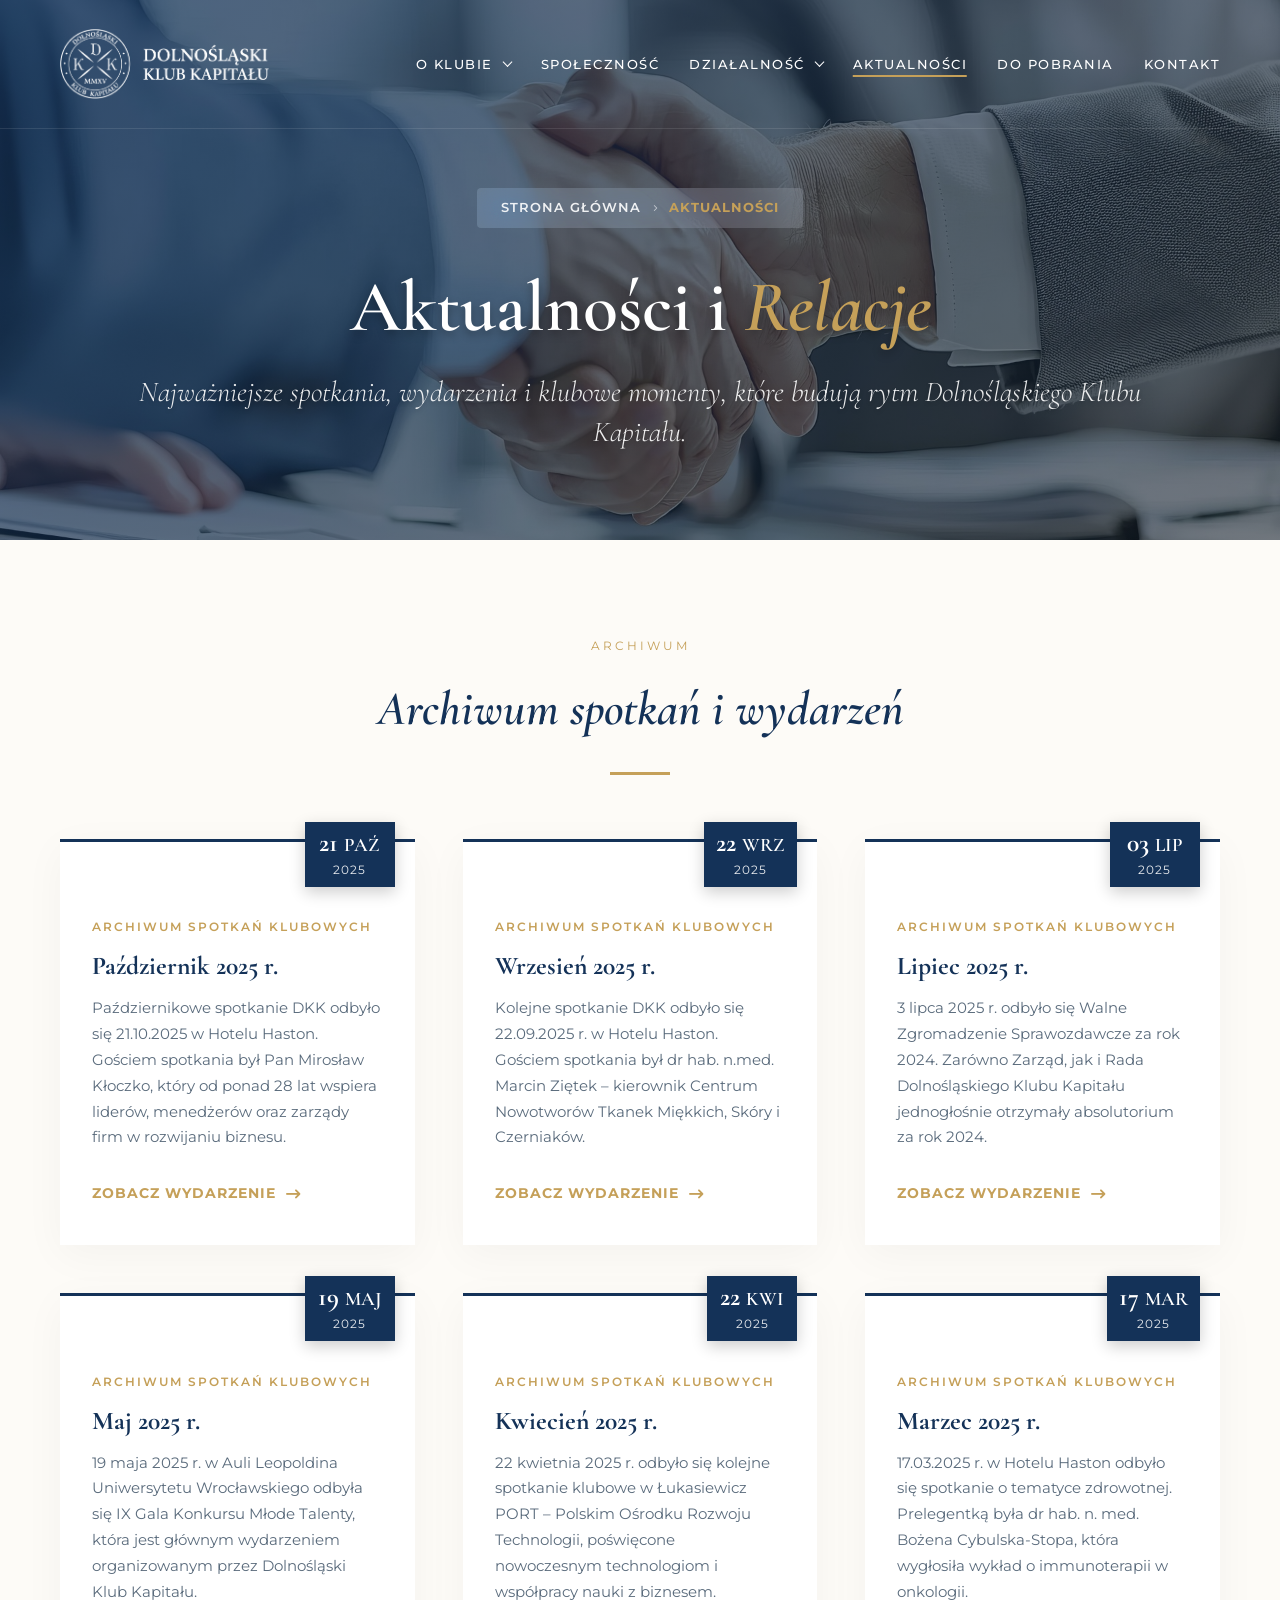
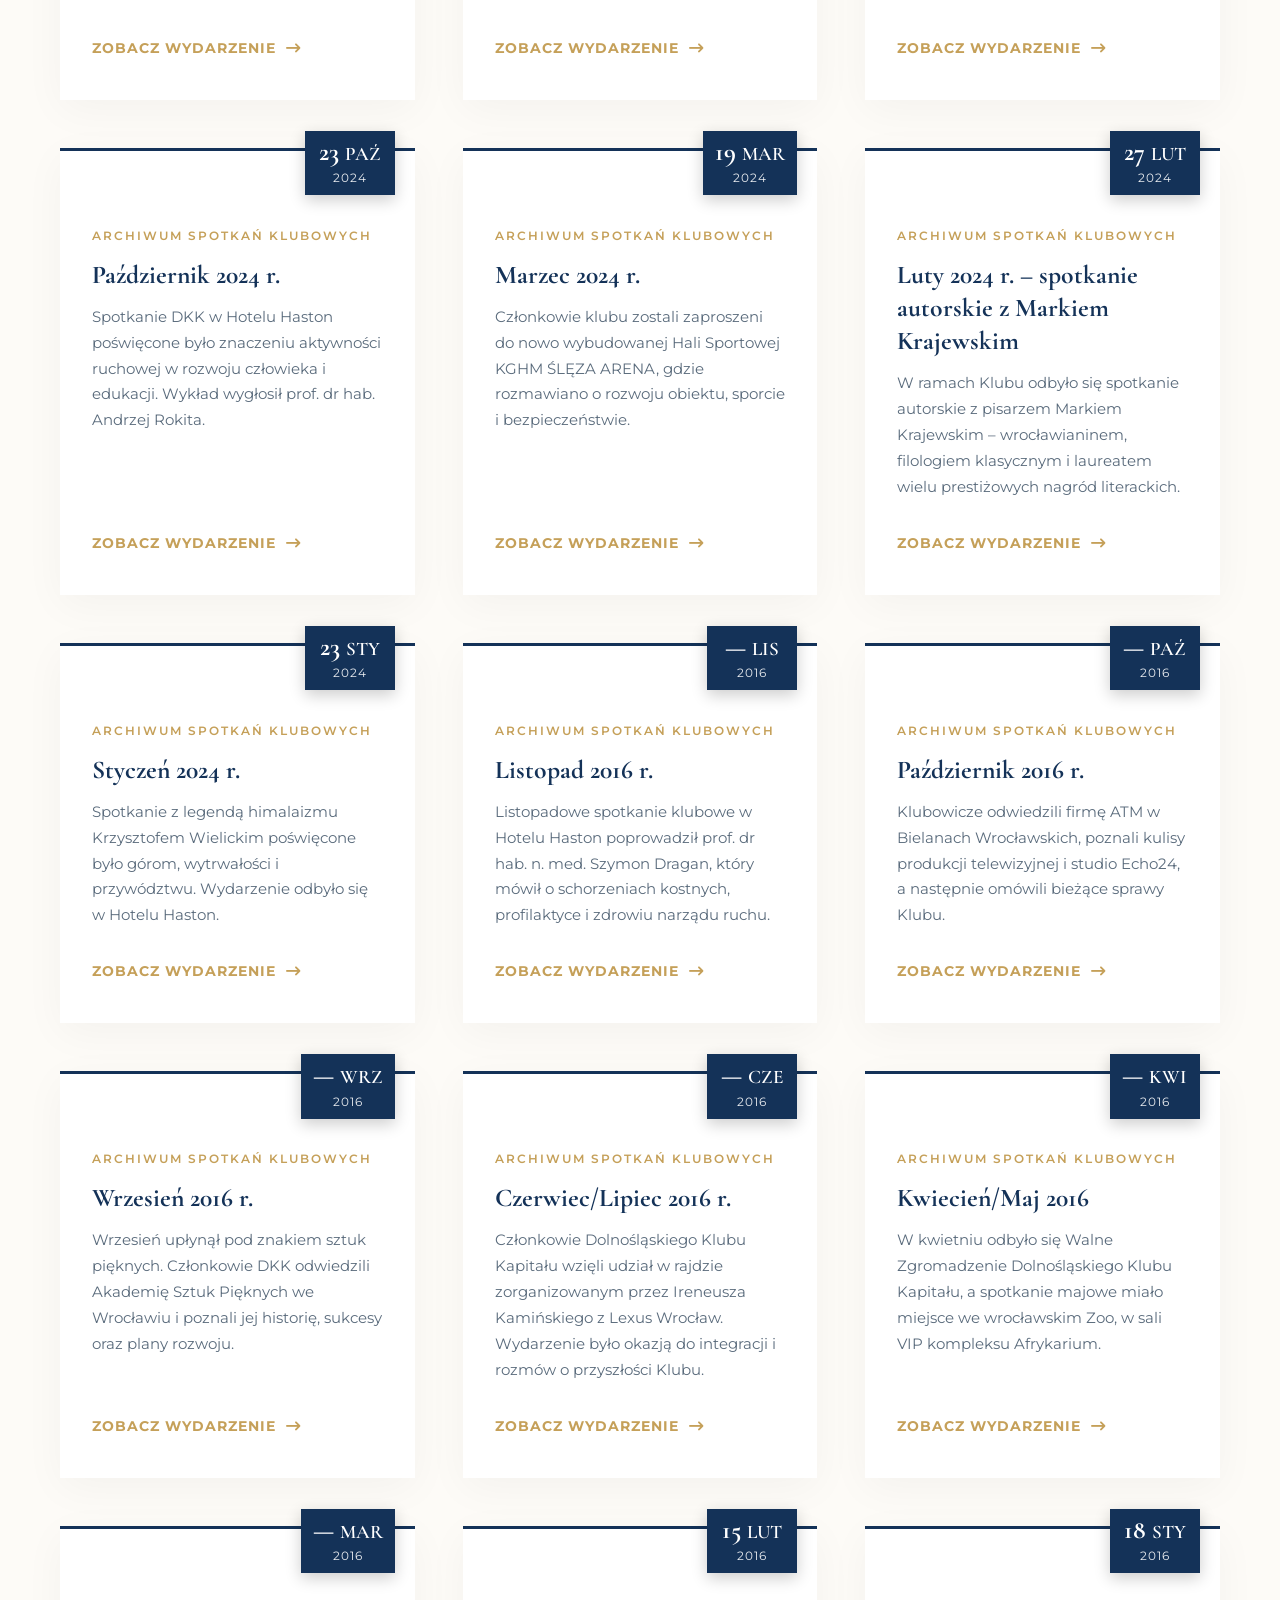
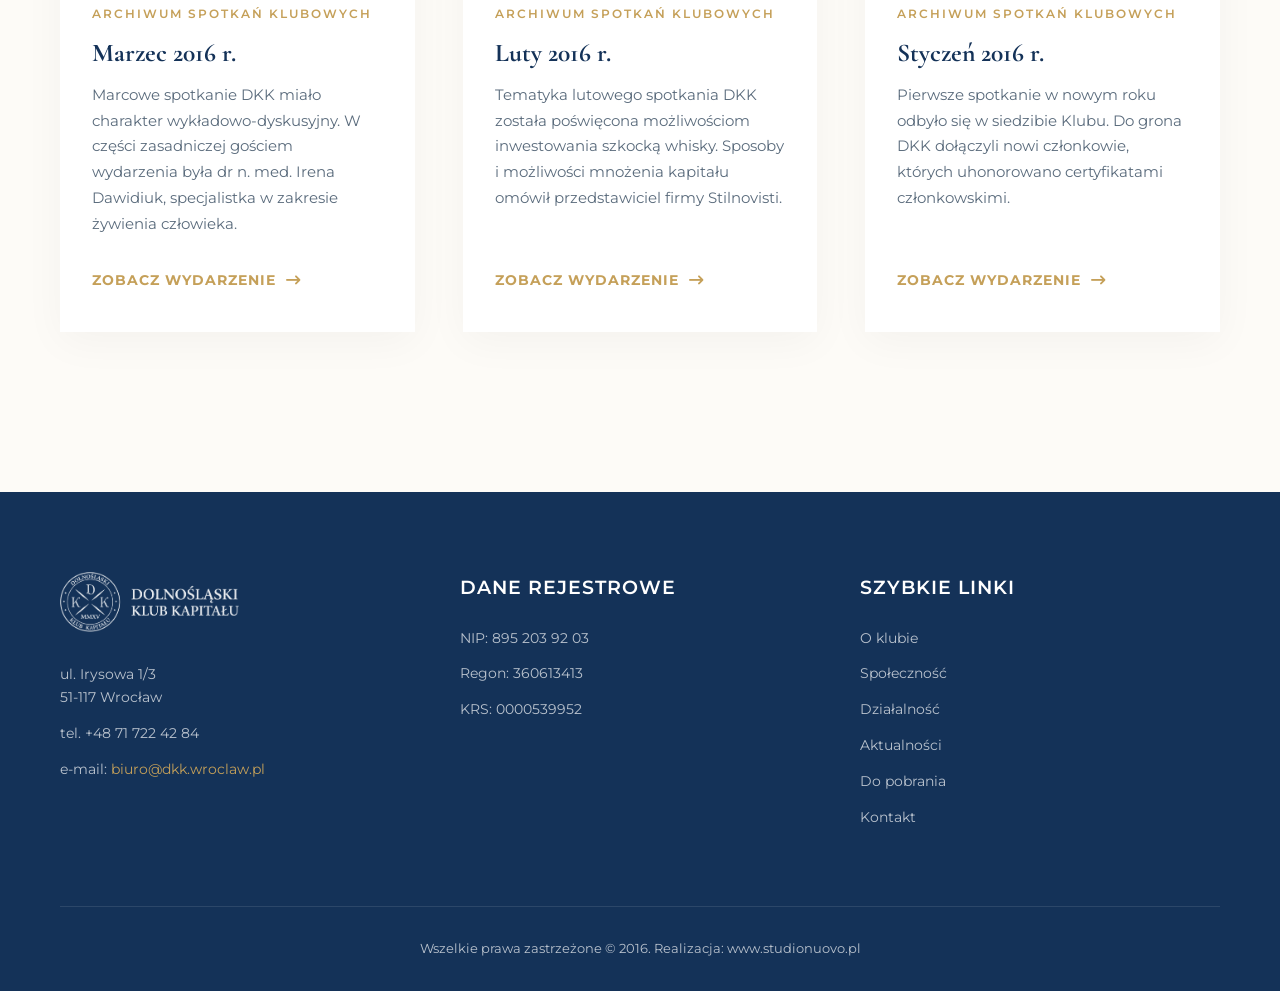
==== aktualnosci.html @ 91c17748 "Initial commit - strona DKK" ====
<!DOCTYPE html>
<html lang="pl">

<head>
	<meta charset="UTF-8">
	<meta name="viewport" content="width=device-width, initial-scale=1.0">
	<title>Aktualności - Dolnośląski Klub Kapitału</title>
	<link rel="preconnect" href="https://fonts.googleapis.com">
	<link rel="preconnect" href="https://fonts.gstatic.com" crossorigin>
	<link
		href="https://fonts.googleapis.com/css2?family=Cormorant+Garamond:ital,wght@0,400;0,600;0,700;1,400&family=Montserrat:wght@300;400;500&display=swap"
		rel="stylesheet">
	<link rel="stylesheet" href="https://cdnjs.cloudflare.com/ajax/libs/font-awesome/6.5.1/css/all.min.css">
	<link rel="stylesheet" href="style.css">
</head>

<body class="news-page">

	<header class="main-header">
		<div class="container header-container">
			<div class="logo">
				<a href="index.html">
					<img src="logo.png" alt="Dolnośląski Klub Kapitału" class="logo-white">
					<img src="logo.png" alt="Dolnośląski Klub Kapitału" class="logo-dark">
				</a>
			</div>
			<button class="mobile-menu-toggle" aria-label="Otwórz menu">
				<span></span><span></span><span></span>
			</button>
			<nav class="main-nav">
				<ul class="menu-list">
					<li class="has-dropdown">
						<a href="o-klubie.html">O Klubie</a>
						<ul class="dropdown">
							<li><a href="o-klubie.html#jak-to-sie-zaczelo">Nasza misja</a></li>
							<li><a href="o-klubie.html#misja-i-cele">Wartości</a></li>
							<li><a href="o-klubie.html#elitarne-grono">Dla kogo?</a></li>
							<li><a href="o-klubie.html#zarzad">Władze Klubu</a></li>
							<li><a href="o-klubie.html#historia-timeline">Historia</a></li>
						</ul>
					</li>
					<li><a href="spolecznosc.html">Społeczność</a></li>
					<li class="has-dropdown">
						<a href="dzialalnosc.html">Działalność</a>
						<ul class="dropdown">
							<li><a href="dzialalnosc.html#filary">Filary Działalności</a></li>
							<li><a href="dzialalnosc.html#nauka">Uczelnie Partnerskie</a></li>
							<li><a href="dzialalnosc.html#mlode-talenty">Młode Talenty</a></li>
							<li><a href="dzialalnosc.html#galeria">Galeria</a></li>
						</ul>
					</li>
					<li><a href="aktualnosci.html" class="active">Aktualności</a></li>
					<li><a href="do-pobrania.html">Do pobrania</a></li>
					<li><a href="kontakt.html">Kontakt</a></li>
				</ul>
			</nav>
		</div>
	</header>

	<section class="hero-page">
		<div class="hero-page-bg"></div>
		<div class="hero-page-overlay"></div>

		<div class="hero-page-content container">
			<div class="glass-breadcrumbs reveal-up">
				<a href="index.html">Strona Główna</a>
				<span class="separator"><i class="fa-solid fa-chevron-right" style="font-size: 0.6em;"></i></span>
				<span class="current">Aktualności</span>
			</div>

			<h1 class="hero-page-title reveal-up delay-1">
				Aktualności i <span class="highlight">Relacje</span>
			</h1>

			<p class="hero-page-subtitle reveal-up delay-2">
				Najważniejsze spotkania, wydarzenia i klubowe momenty, które budują rytm Dolnośląskiego Klubu Kapitału.
			</p>
		</div>
	</section>

	<section id="archiwum-wydarzen" class="section meetings-journal-section">
		<div class="container">
			<div class="section-header text-center">
				<span class="suptitle">Archiwum</span>
				<h2 class="section-title">Archiwum spotkań i wydarzeń</h2>
				<div class="divider"></div>
			</div>

			<div class="journal-grid">
				<article class="journal-card">
					<div class="journal-date-badge">
						<div class="j-row"><span class="j-day">21</span><span class="j-month">PAŹ</span></div>
						<span class="j-year">2025</span>
					</div>
					<div class="journal-content-wrapper">
						<span class="journal-category">Archiwum spotkań klubowych</span>
						<h3 class="journal-title">Październik 2025 r.</h3>
						<p class="journal-excerpt">Październikowe spotkanie DKK odbyło się 21.10.2025 w Hotelu Haston. Gościem spotkania był Pan Mirosław Kłoczko, który od ponad 28 lat wspiera liderów, menedżerów oraz zarządy firm w rozwijaniu biznesu.</p>
						<a href="wydarzenie.html?slug=pazdziernik-2025" class="journal-link">Zobacz wydarzenie <i class="fa-solid fa-arrow-right-long"></i></a>
					</div>
				</article>

				<article class="journal-card">
					<div class="journal-date-badge">
						<div class="j-row"><span class="j-day">22</span><span class="j-month">WRZ</span></div>
						<span class="j-year">2025</span>
					</div>
					<div class="journal-content-wrapper">
						<span class="journal-category">Archiwum spotkań klubowych</span>
						<h3 class="journal-title">Wrzesień 2025 r.</h3>
						<p class="journal-excerpt">Kolejne spotkanie DKK odbyło się 22.09.2025 r. w Hotelu Haston. Gościem spotkania był dr hab. n.med. Marcin Ziętek – kierownik Centrum Nowotworów Tkanek Miękkich, Skóry i Czerniaków.</p>
						<a href="wydarzenie.html?slug=wrzesien-2025" class="journal-link">Zobacz wydarzenie <i class="fa-solid fa-arrow-right-long"></i></a>
					</div>
				</article>

				<article class="journal-card">
					<div class="journal-date-badge">
						<div class="j-row"><span class="j-day">03</span><span class="j-month">LIP</span></div>
						<span class="j-year">2025</span>
					</div>
					<div class="journal-content-wrapper">
						<span class="journal-category">Archiwum spotkań klubowych</span>
						<h3 class="journal-title">Lipiec 2025 r.</h3>
						<p class="journal-excerpt">3 lipca 2025 r. odbyło się Walne Zgromadzenie Sprawozdawcze za rok 2024. Zarówno Zarząd, jak i Rada Dolnośląskiego Klubu Kapitału jednogłośnie otrzymały absolutorium za rok 2024.</p>
						<a href="wydarzenie.html?slug=lipiec-2025" class="journal-link">Zobacz wydarzenie <i class="fa-solid fa-arrow-right-long"></i></a>
					</div>
				</article>

				<article class="journal-card">
					<div class="journal-date-badge">
						<div class="j-row"><span class="j-day">19</span><span class="j-month">MAJ</span></div>
						<span class="j-year">2025</span>
					</div>
					<div class="journal-content-wrapper">
						<span class="journal-category">Archiwum spotkań klubowych</span>
						<h3 class="journal-title">Maj 2025 r.</h3>
						<p class="journal-excerpt">19 maja 2025 r. w Auli Leopoldina Uniwersytetu Wrocławskiego odbyła się IX Gala Konkursu Młode Talenty, która jest głównym wydarzeniem organizowanym przez Dolnośląski Klub Kapitału.</p>
						<a href="wydarzenie.html?slug=maj-2025" class="journal-link">Zobacz wydarzenie <i class="fa-solid fa-arrow-right-long"></i></a>
					</div>
				</article>

				<article class="journal-card">
					<div class="journal-date-badge">
						<div class="j-row"><span class="j-day">22</span><span class="j-month">KWI</span></div>
						<span class="j-year">2025</span>
					</div>
					<div class="journal-content-wrapper">
						<span class="journal-category">Archiwum spotkań klubowych</span>
						<h3 class="journal-title">Kwiecień 2025 r.</h3>
						<p class="journal-excerpt">22 kwietnia 2025 r. odbyło się kolejne spotkanie klubowe w Łukasiewicz PORT – Polskim Ośrodku Rozwoju Technologii, poświęcone nowoczesnym technologiom i współpracy nauki z biznesem.</p>
						<a href="wydarzenie.html?slug=kwiecien-2025" class="journal-link">Zobacz wydarzenie <i class="fa-solid fa-arrow-right-long"></i></a>
					</div>
				</article>

				<article class="journal-card">
					<div class="journal-date-badge">
						<div class="j-row"><span class="j-day">17</span><span class="j-month">MAR</span></div>
						<span class="j-year">2025</span>
					</div>
					<div class="journal-content-wrapper">
						<span class="journal-category">Archiwum spotkań klubowych</span>
						<h3 class="journal-title">Marzec 2025 r.</h3>
						<p class="journal-excerpt">17.03.2025 r. w Hotelu Haston odbyło się spotkanie o tematyce zdrowotnej. Prelegentką była dr hab. n. med. Bożena Cybulska-Stopa, która wygłosiła wykład o immunoterapii w onkologii.</p>
						<a href="wydarzenie.html?slug=marzec-2025-r" class="journal-link">Zobacz wydarzenie <i class="fa-solid fa-arrow-right-long"></i></a>
					</div>
				</article>

				<article class="journal-card">
					<div class="journal-date-badge">
						<div class="j-row"><span class="j-day">23</span><span class="j-month">PAŹ</span></div>
						<span class="j-year">2024</span>
					</div>
					<div class="journal-content-wrapper">
						<span class="journal-category">Archiwum spotkań klubowych</span>
						<h3 class="journal-title">Październik 2024 r.</h3>
						<p class="journal-excerpt">Spotkanie DKK w Hotelu Haston poświęcone było znaczeniu aktywności ruchowej w rozwoju człowieka i edukacji. Wykład wygłosił prof. dr hab. Andrzej Rokita.</p>
						<a href="wydarzenie.html?slug=pazdziernik-2024" class="journal-link">Zobacz wydarzenie <i class="fa-solid fa-arrow-right-long"></i></a>
					</div>
				</article>

				<article class="journal-card">
					<div class="journal-date-badge">
						<div class="j-row"><span class="j-day">19</span><span class="j-month">MAR</span></div>
						<span class="j-year">2024</span>
					</div>
					<div class="journal-content-wrapper">
						<span class="journal-category">Archiwum spotkań klubowych</span>
						<h3 class="journal-title">Marzec 2024 r.</h3>
						<p class="journal-excerpt">Członkowie klubu zostali zaproszeni do nowo wybudowanej Hali Sportowej KGHM ŚLĘZA ARENA, gdzie rozmawiano o rozwoju obiektu, sporcie i bezpieczeństwie.</p>
						<a href="wydarzenie.html?slug=marzec-2024" class="journal-link">Zobacz wydarzenie <i class="fa-solid fa-arrow-right-long"></i></a>
					</div>
				</article>

				<article class="journal-card">
					<div class="journal-date-badge">
						<div class="j-row"><span class="j-day">27</span><span class="j-month">LUT</span></div>
						<span class="j-year">2024</span>
					</div>
					<div class="journal-content-wrapper">
						<span class="journal-category">Archiwum spotkań klubowych</span>
						<h3 class="journal-title">Luty 2024 r. – spotkanie autorskie z Markiem Krajewskim</h3>
						<p class="journal-excerpt">W ramach Klubu odbyło się spotkanie autorskie z pisarzem Markiem Krajewskim – wrocławianinem, filologiem klasycznym i laureatem wielu prestiżowych nagród literackich.</p>
						<a href="wydarzenie.html?slug=luty-2024-r" class="journal-link">Zobacz wydarzenie <i class="fa-solid fa-arrow-right-long"></i></a>
					</div>
				</article>

				<article class="journal-card">
					<div class="journal-date-badge">
						<div class="j-row"><span class="j-day">23</span><span class="j-month">STY</span></div>
						<span class="j-year">2024</span>
					</div>
					<div class="journal-content-wrapper">
						<span class="journal-category">Archiwum spotkań klubowych</span>
						<h3 class="journal-title">Styczeń 2024 r.</h3>
						<p class="journal-excerpt">Spotkanie z legendą himalaizmu Krzysztofem Wielickim poświęcone było górom, wytrwałości i przywództwu. Wydarzenie odbyło się w Hotelu Haston.</p>
						<a href="wydarzenie.html?slug=styczen-2024" class="journal-link">Zobacz wydarzenie <i class="fa-solid fa-arrow-right-long"></i></a>
					</div>
				</article>

				<article class="journal-card">
					<div class="journal-date-badge">
						<div class="j-row"><span class="j-day">—</span><span class="j-month">LIS</span></div>
						<span class="j-year">2016</span>
					</div>
					<div class="journal-content-wrapper">
						<span class="journal-category">Archiwum spotkań klubowych</span>
						<h3 class="journal-title">Listopad 2016 r.</h3>
						<p class="journal-excerpt">Listopadowe spotkanie klubowe w Hotelu Haston poprowadził prof. dr hab. n. med. Szymon Dragan, który mówił o schorzeniach kostnych, profilaktyce i zdrowiu narządu ruchu.</p>
						<a href="wydarzenie.html?slug=listopad-2016-r" class="journal-link">Zobacz wydarzenie <i class="fa-solid fa-arrow-right-long"></i></a>
					</div>
				</article>

				<article class="journal-card">
					<div class="journal-date-badge">
						<div class="j-row"><span class="j-day">—</span><span class="j-month">PAŹ</span></div>
						<span class="j-year">2016</span>
					</div>
					<div class="journal-content-wrapper">
						<span class="journal-category">Archiwum spotkań klubowych</span>
						<h3 class="journal-title">Październik 2016 r.</h3>
						<p class="journal-excerpt">Klubowicze odwiedzili firmę ATM w Bielanach Wrocławskich, poznali kulisy produkcji telewizyjnej i studio Echo24, a następnie omówili bieżące sprawy Klubu.</p>
						<a href="wydarzenie.html?slug=pazdziernik-2016-r" class="journal-link">Zobacz wydarzenie <i class="fa-solid fa-arrow-right-long"></i></a>
					</div>
				</article>

				<article class="journal-card">
					<div class="journal-date-badge">
						<div class="j-row"><span class="j-day">—</span><span class="j-month">WRZ</span></div>
						<span class="j-year">2016</span>
					</div>
					<div class="journal-content-wrapper">
						<span class="journal-category">Archiwum spotkań klubowych</span>
						<h3 class="journal-title">Wrzesień 2016 r.</h3>
						<p class="journal-excerpt">Wrzesień upłynął pod znakiem sztuk pięknych. Członkowie DKK odwiedzili Akademię Sztuk Pięknych we Wrocławiu i poznali jej historię, sukcesy oraz plany rozwoju.</p>
						<a href="wydarzenie.html?slug=wrzesien-2016-r" class="journal-link">Zobacz wydarzenie <i class="fa-solid fa-arrow-right-long"></i></a>
					</div>
				</article>

				<article class="journal-card">
					<div class="journal-date-badge">
						<div class="j-row"><span class="j-day">—</span><span class="j-month">CZE</span></div>
						<span class="j-year">2016</span>
					</div>
					<div class="journal-content-wrapper">
						<span class="journal-category">Archiwum spotkań klubowych</span>
						<h3 class="journal-title">Czerwiec/Lipiec 2016 r.</h3>
						<p class="journal-excerpt">Członkowie Dolnośląskiego Klubu Kapitału wzięli udział w rajdzie zorganizowanym przez Ireneusza Kamińskiego z Lexus Wrocław. Wydarzenie było okazją do integracji i rozmów o przyszłości Klubu.</p>
						<a href="wydarzenie.html?slug=czerwiec-2016r" class="journal-link">Zobacz wydarzenie <i class="fa-solid fa-arrow-right-long"></i></a>
					</div>
				</article>

				<article class="journal-card">
					<div class="journal-date-badge">
						<div class="j-row"><span class="j-day">—</span><span class="j-month">KWI</span></div>
						<span class="j-year">2016</span>
					</div>
					<div class="journal-content-wrapper">
						<span class="journal-category">Archiwum spotkań klubowych</span>
						<h3 class="journal-title">Kwiecień/Maj 2016</h3>
						<p class="journal-excerpt">W kwietniu odbyło się Walne Zgromadzenie Dolnośląskiego Klubu Kapitału, a spotkanie majowe miało miejsce we wrocławskim Zoo, w sali VIP kompleksu Afrykarium.</p>
						<a href="wydarzenie.html?slug=kwiecienmaj-2016" class="journal-link">Zobacz wydarzenie <i class="fa-solid fa-arrow-right-long"></i></a>
					</div>
				</article>

				<article class="journal-card">
					<div class="journal-date-badge">
						<div class="j-row"><span class="j-day">—</span><span class="j-month">MAR</span></div>
						<span class="j-year">2016</span>
					</div>
					<div class="journal-content-wrapper">
						<span class="journal-category">Archiwum spotkań klubowych</span>
						<h3 class="journal-title">Marzec 2016 r.</h3>
						<p class="journal-excerpt">Marcowe spotkanie DKK miało charakter wykładowo-dyskusyjny. W części zasadniczej gościem wydarzenia była dr n. med. Irena Dawidiuk, specjalistka w zakresie żywienia człowieka.</p>
						<a href="wydarzenie.html?slug=marzec-2016" class="journal-link">Zobacz wydarzenie <i class="fa-solid fa-arrow-right-long"></i></a>
					</div>
				</article>

				<article class="journal-card">
					<div class="journal-date-badge">
						<div class="j-row"><span class="j-day">15</span><span class="j-month">LUT</span></div>
						<span class="j-year">2016</span>
					</div>
					<div class="journal-content-wrapper">
						<span class="journal-category">Archiwum spotkań klubowych</span>
						<h3 class="journal-title">Luty 2016 r.</h3>
						<p class="journal-excerpt">Tematyka lutowego spotkania DKK została poświęcona możliwościom inwestowania szkocką whisky. Sposoby i możliwości mnożenia kapitału omówił przedstawiciel firmy Stilnovisti.</p>
						<a href="wydarzenie.html?slug=luty-2016-r" class="journal-link">Zobacz wydarzenie <i class="fa-solid fa-arrow-right-long"></i></a>
					</div>
				</article>

				<article class="journal-card">
					<div class="journal-date-badge">
						<div class="j-row"><span class="j-day">18</span><span class="j-month">STY</span></div>
						<span class="j-year">2016</span>
					</div>
					<div class="journal-content-wrapper">
						<span class="journal-category">Archiwum spotkań klubowych</span>
						<h3 class="journal-title">Styczeń 2016 r.</h3>
						<p class="journal-excerpt">Pierwsze spotkanie w nowym roku odbyło się w siedzibie Klubu. Do grona DKK dołączyli nowi członkowie, których uhonorowano certyfikatami członkowskimi.</p>
						<a href="wydarzenie.html?slug=styczen-2016-r" class="journal-link">Zobacz wydarzenie <i class="fa-solid fa-arrow-right-long"></i></a>
					</div>
				</article>
			</div>
		</div>
	</section>

        <!-- Footer -->
        <footer id="stopka" class="main-footer">
                <div class="container">
                        <div class="footer-grid">
                                <div class="footer-col">
                                        <img src="logo.png" alt="Dolnośląski Klub Kapitału" class="footer-logo">
                                        <p>ul. Irysowa 1/3<br>51-117 Wrocław</p>
                                        <p>tel. +48 71 722 42 84</p>
                                        <p>e-mail: <a href="mailto:biuro@dkk.wroclaw.pl">biuro@dkk.wroclaw.pl</a></p>
                                </div>
                                <div class="footer-col">
                                        <h4>Dane Rejestrowe</h4>
                                        <p>NIP: 895 203 92 03</p>
                                        <p>Regon: 360613413</p>
                                        <p>KRS: 0000539952</p>
                                </div>
                                <div class="footer-col">
					<h4>Szybkie Linki</h4>
					<ul class="footer-links">
						<li><a href="o-klubie.html">O klubie</a></li>
						<li><a href="spolecznosc.html">Społeczność</a></li>
						<li><a href="dzialalnosc.html">Działalność</a></li>
						<li><a href="aktualnosci.html">Aktualności</a></li>
						<li><a href="do-pobrania.html">Do pobrania</a></li>
						<li><a href="kontakt.html">Kontakt</a></li>
					</ul>
                                </div>
                        </div>
                        <div class="footer-bottom text-center">
                                <p>Wszelkie prawa zastrzeżone &copy; 2016. Realizacja: <a href="http://www.studionuovo.pl" target="_blank" style="color: inherit; text-decoration: none;">www.studionuovo.pl</a></p>
                        </div>
                </div>
        </footer>

	<script src="script.js"></script>
</body>

</html>
---- style.css ----
:root {
	/* Color Palette - Old Money Aesthetic */
	--navy-primary: #143258;
	--navy-dark: #143258; /* Adjusted to be darker version of #143258 */
	--gold-accent: #c5a059;
	--cream-bg: #fdfbf7;
	--white: #ffffff;
	--text-dark: #2c3e50;
	--text-light: #5a6b7c;
	--text-silver: #a0aec0; /* Added missing variable */
	--border-color: #e0e0e0;

	/* Typography */
	--font-heading: 'Cormorant Garamond', serif;
	--font-body: 'Montserrat', sans-serif;

	/* Spacing */
	--spacing-sm: 1rem;
	--spacing-md: 2rem;
	--spacing-lg: 4rem;
	--spacing-xl: 6rem;
}

* {
	margin: 0;
	padding: 0;
	box-sizing: border-box;
}

body {
	font-family: var(--font-body);
	background-color: var(--cream-bg);
	color: var(--text-dark);
	line-height: 1.6;
	font-size: 16px;
}

h1,
h2,
h3,
h4,
h5,
h6 {
	font-family: var(--font-heading);
	color: var(--navy-primary);
	font-weight: 600;
}

a {
	text-decoration: none;
	color: inherit;
	transition: all 0.3s ease;
}

ul {
	list-style: none;
}

.container {
	max-width: 1200px;
	margin: 0 auto;
	padding: 0 20px;
}

.section {
	padding: var(--spacing-xl) 0;
}

/* --- Header & Nav --- */
.main-header {
	background-color: transparent;
	padding: 1.5rem 0;
	position: fixed;
    top: 0;
    width: 100%;
    z-index: 1000;
    transition: all 0.4s ease;
    border-bottom: 1px solid rgba(255, 255, 255, 0.1);
}

.main-header.scrolled {
    background-color: #ffffff;
    padding: 0.8rem 0;
    box-shadow: 0 4px 25px rgba(0, 0, 0, 0.1);
    border-bottom: none;
}

.header-container {
    display: flex;
    justify-content: space-between;
    align-items: center;
}

.logo {
    position: relative;
    height: 80px;
    width: auto;
    min-width: 180px;
    display: flex;
    align-items: center;
}

.logo img {
    height: 100%;
    width: auto;
    max-height: 70px;
    position: absolute;
    top: 50%;
    left: 0;
    transform: translateY(-50%);
    transition: opacity 0.3s ease;
}

.logo .logo-dark {
    opacity: 0;
}

.logo .logo-white {
    opacity: 1;
    filter: brightness(0) invert(1);
}

.main-header.scrolled .logo .logo-dark {
    opacity: 1;
}

.main-header.scrolled .logo .logo-white {
    opacity: 0;
}

.main-nav .menu-list {
    display: flex;
    gap: 30px;
}


.main-nav a {
    font-family: var(--font-body);
    font-size: 0.8rem;
    text-transform: uppercase;
    font-weight: 500;
    letter-spacing: 1.5px;
    color: var(--white);
    position: relative;
    padding-bottom: 5px;
}

.main-header.scrolled .main-nav a {
    color: var(--navy-primary);
}


.main-nav a::after {
    content: '';
    position: absolute;
    width: 0;
    height: 2px;
    bottom: 0;
    left: 50%;
    transform: translateX(-50%);
    background-color: var(--gold-accent);
    transition: width 0.3s ease;
}

.main-nav a:hover::after,
.main-nav a.active::after {
    width: 100%;
}

.menu-list li {
    position: relative;
    padding-bottom: 20px;
    margin-bottom: -20px;
}

.dropdown {
    position: absolute;
    top: 100%;
    left: 0;
    background-color: var(--white);
    min-width: 240px;
    box-shadow: 0 10px 40px rgba(0, 0, 0, 0.1);
    opacity: 0;
    visibility: hidden;
    transform: translateY(15px);
    transition: all 0.3s cubic-bezier(0.165, 0.84, 0.44, 1);
    display: flex;
    flex-direction: column;
    padding: 15px 0;
    border-top: 3px solid var(--gold-accent);
}


.main-nav .menu-list li:hover .dropdown {
    opacity: 1;
    visibility: visible;
    transform: translateY(0);
}

.mobile-submenu-toggle {
    display: none;
}

.mobile-menu-toggle {
    display: none;
    background: none;
    border: none;
    cursor: pointer;
    flex-direction: column;
    gap: 6px;
    z-index: 1001;
}


.mobile-menu-toggle span {
    width: 30px;
    height: 2px;
    background-color: var(--white);
    transition: all 0.3s ease;
}


.main-header.scrolled .mobile-menu-toggle span {
    background-color: var(--navy-primary);
}

/* --- Genesis Section (Storytelling) --- */
.history-genesis {
	background-color: var(--white);
	overflow: hidden;
	padding: var(--spacing-xl) 0;
}

.genesis-grid {
	display: grid;
	grid-template-columns: 1fr 1fr;
	gap: 60px;
	align-items: center;
}

.genesis-content {
    /* Align with main site typography styles */
}

/* Add Gold Line under Genesis H2 */
.genesis-content .section-title {
	position: relative;
	padding-bottom: 1.5rem;
	margin-bottom: 2rem;
}

.genesis-content .section-title::after {
	content: '';
	position: absolute;
	left: 0;
	bottom: 0;
	width: 60px;
	height: 3px;
	background-color: var(--gold-accent);
}

.genesis-text {
	position: relative;
	z-index: 2;
}

.genesis-text p {
	font-family: var(--font-body); /* Ensure correct font */
	font-size: 1rem; /* Standard body size */
	color: var(--text-dark); /* Darker text for readability */
	margin-bottom: 1.5rem;
	line-height: 1.8;
}

.genesis-text p:last-child {
	margin-bottom: 0;
}

/* Polaroid Stack Effect */
.polaroid-stack {
	position: relative;
	width: 100%;
	height: 450px; /* Space for cards */
	display: flex;
	justify-content: center;
	align-items: center;
	perspective: 1000px;
}

.polaroid-card {
	background: #fff;
	padding: 12px 12px 45px 12px;
	box-shadow: 0 15px 35px rgba(0,0,0,0.1);
	position: absolute;
	width: 280px;
	transition: all 0.4s cubic-bezier(0.25, 0.46, 0.45, 0.94); /* Faster, smoother transition */
	border: 1px solid #f0f0f0;
	transform-origin: center;
	will-change: transform, z-index;
	cursor: pointer;
}

.polaroid-card img {
	width: 100%;
	height: 240px;
	object-fit: cover;
	filter: sepia(15%) contrast(1.05); /* Subtle vintage look */
	background-color: #eee;
	display: block;
}

.polaroid-card .caption {
	font-family: var(--font-heading);
	font-style: italic;
	font-size: 1.3rem;
	color: var(--navy-primary);
	position: absolute;
	bottom: 10px;
	left: 0;
	width: 100%;
	text-align: center;
}

/* Stacking Order & Random Rotation - Reset to simple 2D */
.polaroid-card.p-1 {
	z-index: 1;
	transform: rotate(-10deg) translate(-60px, 15px); /* Increased initial spread */
}

.polaroid-card.p-2 {
	z-index: 2;
	transform: rotate(8deg) translate(60px, -15px); /* Increased initial spread */
}

.polaroid-card.p-3 {
	z-index: 3;
	transform: rotate(-3deg) scale(1.05);
	box-shadow: 0 15px 35px rgba(0,0,0,0.15);
}

/* Hover Interaction: Fan Out / Rotation Spread */
/* Wide spread so all content is visible */
.polaroid-stack:hover .polaroid-card.p-1 {
    transform: translate(-160px, 10px) rotate(-12deg) scale(1);
    z-index: 5;
	box-shadow: 0 20px 40px rgba(0,0,0,0.2);
}
.polaroid-stack:hover .polaroid-card.p-2 {
    transform: translate(160px, 10px) rotate(12deg) scale(1);
    z-index: 5;
	box-shadow: 0 20px 40px rgba(0,0,0,0.2);
}
.polaroid-stack:hover .polaroid-card.p-3 {
	transform: translate(0, -10px) rotate(0) scale(1);
    z-index: 6;
	box-shadow: 0 25px 50px rgba(0,0,0,0.25);
}

/* Specific Card Attention (When hovering specific card in stack) */
.polaroid-stack:hover .polaroid-card:hover {
	z-index: 100 !important;
	transition: transform 0.2s ease-out; /* Smooth and fast */
	box-shadow: 0 30px 60px rgba(0,0,0,0.3);
}

/* Just bring to front and scale slightly - keep position */
.polaroid-stack:hover .polaroid-card.p-1:hover {
	transform: translate(-160px, 10px) rotate(-12deg) scale(1.1);
}

.polaroid-stack:hover .polaroid-card.p-2:hover {
	transform: translate(160px, 10px) rotate(12deg) scale(1.1);
}

.polaroid-stack:hover .polaroid-card.p-3:hover {
	transform: translate(0, -10px) rotate(0) scale(1.1);
}


@media (max-width: 900px) {
	.genesis-grid {
		grid-template-columns: 1fr;
		gap: 40px;
	}
	.polaroid-stack {
		height: 400px;
		margin-top: 2rem;
	}
	/* Reduced spread on mobile */
	.polaroid-stack:hover .polaroid-card.p-1 { transform: translate(-70px, 10px) rotate(-10deg); }
	.polaroid-stack:hover .polaroid-card.p-2 { transform: translate(70px, 10px) rotate(10deg); }
	.polaroid-stack:hover .polaroid-card.p-3 { transform: translate(0, -10px) scale(1.05); }
}

/* --- New Hero Page Styles (About Us etc) --- */
.hero-page {
	position: relative;
	min-height: 60vh; /* Reduced height to reduce bottom space */
	display: flex;
	align-items: center;
	justify-content: center;
	background-color: var(--navy-dark);
	overflow: hidden;
	padding-top: 100px; /* Increased to push content down visually */
	padding-bottom: 0; /* Fully removed bottom spacing */
}

/* Base for the parallax background */
.hero-page-bg {
	position: absolute;
	top: 0;
	left: 0;
	width: 100%;
	height: 100%;
	z-index: 0;
	background-image: url('images/downloaded/tungart7-business-8598076_1920.jpg');
	background-size: cover;
	background-position: center;
	/* Removed fixed attachment to allow smooth transform animation */
	transform-origin: center center;
	animation: heroZoom 20s ease-in-out infinite alternate;
}

@keyframes heroZoom {
	0% { transform: scale(1); }
	100% { transform: scale(1.15); }
}

.hero-page-overlay {
	position: absolute;
	top: 0;
	left: 0;
	width: 100%;
	height: 100%;
	background: linear-gradient(135deg, rgba(20, 50, 88, 0.75) 0%, rgba(20, 30, 40, 0.6) 100%);
	z-index: 1;
}

.hero-page-content {
	position: relative;
	z-index: 2;
	text-align: center;
	max-width: 1100px; /* Increased to fit single line text */
	padding: 0 20px;
	display: flex;
	flex-direction: column;
	align-items: center;
}

/* Glassmorphism Breadcrumbs */
.glass-breadcrumbs {
	display: inline-flex;
	align-items: center;
	gap: 12px;
	padding: 10px 24px;
	background: rgba(255, 255, 255, 0.15); /* More visible light glass */
	backdrop-filter: blur(16px) saturate(180%);
	-webkit-backdrop-filter: blur(16px) saturate(180%);
	border-radius: 4px; /* Rectangle */
	margin-bottom: 40px; /* Space above header */
	box-shadow: none;
	transition: all 0.3s ease;
}

/* Hover removed */

.glass-breadcrumbs a {
	color: rgba(255, 255, 255, 0.9); /* More contrast */
	font-size: 0.8rem;
	text-transform: uppercase;
	letter-spacing: 1px;
	font-weight: 600;
	text-decoration: none;
	transition: color 0.3s ease;
}

.glass-breadcrumbs a:hover {
	color: var(--gold-accent);
}

.glass-breadcrumbs .separator {
	color: rgba(255, 255, 255, 0.6);
	font-size: 0.7rem;
}

.glass-breadcrumbs .current {
	color: var(--gold-accent); /* Highlight current page */
	font-size: 0.8rem;
	text-transform: uppercase;
	letter-spacing: 1px;
	font-weight: 700;
}

/* Typography Enhancements */
.hero-page-title {
	font-size: 4.5rem;
	font-family: var(--font-heading);
	color: var(--white);
	line-height: 1.1;
	margin-bottom: 1.5rem;
	text-shadow: 0 4px 10px rgba(0,0,0,0.3);
}

.hero-page-title .highlight {
	color: var(--gold-accent);
	font-style: italic;
}

.hero-page-subtitle {
	font-family: var(--font-heading);
	font-size: 1.8rem;
	font-weight: 300;
	font-style: italic;
	color: rgba(255, 255, 255, 0.9);
	max-width: 100%;
	margin: 0 auto;
	line-height: 1.4;
	text-shadow: 0 2px 4px rgba(0,0,0,0.2);
}

@media (max-width: 768px) {
	.hero-page-title {
		font-size: 3rem;
	}
	.hero-page-subtitle {
		font-size: 1.4rem;
	}
}

.main-nav .menu-list li:hover .dropdown {
	opacity: 1;
	visibility: visible;
	transform: translateY(0);
}

/* Dropdown Indicator (Dzyndzel) */
.has-dropdown > a {
	padding-right: 18px;
}

.has-dropdown > a::before {
	content: '';
	position: absolute;
	right: 0;
	top: 50%;
	margin-top: -5px; /* Visual centering adjustment for all-caps + padding */
	width: 6px;
	height: 6px;
	border-right: 1.5px solid currentColor;
	border-bottom: 1.5px solid currentColor;
	transform: translateY(-50%) rotate(45deg);
	transition: transform 0.3s ease;
	pointer-events: none;
}

.has-dropdown:hover > a::before {
	transform: translateY(-20%) rotate(225deg);
}

.dropdown li {
	width: 100%;
	padding: 0;
	margin: 0;
	display: block;
}

.dropdown li a {
	display: block;
	padding: 12px 25px;
	color: var(--navy-primary) !important;
	/* Force dark text */
	font-size: 0.85rem;
	text-align: left;
	text-transform: none;
	/* Sentence case for sub-items */
	letter-spacing: 0.5px;
	border-bottom: 1px solid rgba(0, 0, 0, 0.03);
	padding-bottom: 12px;
}

.dropdown li:last-child a {
	border-bottom: none;
}

.dropdown li a::after {
	display: none;
	/* No underline anim */
}

.dropdown li a:hover {
	background-color: #f8f9fa;
	color: var(--gold-accent) !important;
	padding-left: 30px;
	/* Slide effect */
}

.mobile-menu-toggle {
	display: none;
	background: none;
	border: none;
	cursor: pointer;
	flex-direction: column;
	gap: 6px;
	z-index: 1001;
}

.mobile-menu-toggle span {
	width: 30px;
	height: 2px;
	background-color: var(--white);
	transition: all 0.3s ease;
}

.main-header.scrolled .mobile-menu-toggle span {
	background-color: var(--navy-primary);
}

/* --- Hero Section (New) --- */
.hero-fullscreen {
	position: relative;
	/* Use min-height to allow content to push it larger, 
       but aim for full viewport height */
	min-height: 100svh;
	width: 100%;
	display: flex;
	align-items: center;
	justify-content: center;
	color: var(--white);
	background-color: var(--navy-primary); /* Fallback bg color */
	overflow: hidden;
	/* Remove negative margin since header is fixed */
	margin-top: 0;
	/* Increase padding to push content down below header + extra space */
	padding-top: 160px;
	padding-bottom: 60px;
	/* Space for scroll indicator */
}

/* Static background image */
.hero-bg-image {
	position: absolute;
	top: 0;
	left: 0;
	width: 100%;
	height: 100%;
	z-index: 1;
}

.hero-bg-image img {
	width: 100%;
	height: 100%;
	object-fit: cover;
	object-position: center;
	/* Subtle zoom effect */
	animation: subtleZoom 20s infinite alternate;
}

@keyframes subtleZoom {
	from {
		transform: scale(1);
	}

	to {
		transform: scale(1.1);
	}
}

.hero-overlay {
	position: absolute;
	top: 0;
	left: 0;
	width: 100%;
	height: 100%;
	background: linear-gradient(to bottom,
			rgba(20, 50, 88, 0.7) 0%,
			/* Darker at top for header readability */
			rgba(20, 50, 88, 0.5) 50%,
			rgba(20, 50, 88, 0.8) 100%);
	z-index: 2;
}

.hero-content {
	position: relative;
	z-index: 3;
	display: flex;
	flex-direction: column;
	align-items: center;
	padding-bottom: 5vh;
}

.hero-suptitle {
	display: block;
	font-family: var(--font-body);
	font-size: 0.9rem;
	letter-spacing: 4px;
	text-transform: uppercase;
	color: var(--gold-accent);
	margin-bottom: 1.5rem;
}

.hero-title {
	font-size: 5rem;
	line-height: 1.1;
	margin-bottom: 2rem;
	color: var(--white);
	text-shadow: 0 5px 15px rgba(0, 0, 0, 0.3);
}

.hero-lead {
	font-family: var(--font-heading);
	font-size: 1.5rem;
	font-style: italic;
	opacity: 0.9;
	margin-bottom: 3rem;
	font-weight: 400;
}

/* Hero Buttons */
.hero-buttons {
	display: flex;
	gap: 20px;
}

/* Additional Button Styles */
.btn-gold {
	background-color: var(--gold-accent);
	color: var(--navy-dark);
	border: 1px solid var(--gold-accent);
}

.btn-gold:hover {
	background-color: #b08d4b;
	color: var(--white);
}

.btn-outline-light {
	background-color: transparent;
	border: 1px solid var(--white);
	color: var(--white);
}

.btn-outline-light:hover {
	background-color: var(--white);
	color: var(--navy-primary);
}


/* Scroll Indicator */
.scroll-indicator {
	position: absolute;
	bottom: 30px;
	left: 50%;
	transform: translateX(-50%);
	z-index: 2;
	animation: bounce 2s infinite;
}

.mouse-icon {
	width: 30px;
	height: 50px;
	border: 2px solid rgba(255, 255, 255, 0.7);
	border-radius: 20px;
	display: block;
	position: relative;
}

.wheel {
	position: absolute;
	top: 10px;
	left: 50%;
	width: 4px;
	height: 8px;
	background-color: var(--gold-accent);
	border-radius: 2px;
	transform: translateX(-50%);
	animation: scrollWheel 1.5s infinite;
}

@keyframes scrollWheel {
	0% {
		top: 10px;
		opacity: 1;
	}

	100% {
		top: 30px;
		opacity: 0;
	}
}

@keyframes bounce {

	0%,
	20%,
	50%,
	80%,
	100% {
		transform: translateX(-50%) translateY(0);
	}

	40% {
		transform: translateX(-50%) translateY(-10px);
	}

	60% {
		transform: translateX(-50%) translateY(-5px);
	}
}

/* Animations */
.fade-in-up {
	opacity: 0;
	transform: translateY(20px);
	animation: fadeInUp 0.8s forwards ease-out;
}

.delay-1 {
	animation-delay: 0.2s;
}

.delay-2 {
	animation-delay: 0.4s;
}

.delay-3 {
	animation-delay: 0.6s;
}

@keyframes fadeInUp {
	to {
		opacity: 1;
		transform: translateY(0);
	}
}

/* --- Typography Helpers --- */
.section-header {
	margin-bottom: var(--spacing-lg);
	display: flex;
	flex-direction: column;
	align-items: center;
}

.suptitle {
	font-family: var(--font-body);
	font-size: 0.75rem;
	text-transform: uppercase;
	letter-spacing: 3px;
	color: var(--gold-accent);
	margin-bottom: 1rem;
	display: block;
}

.section-title {
	font-size: 3rem;
	margin-bottom: 1.5rem;
	font-style: italic;
}

.divider {
	width: 60px;
	height: 3px;
	background-color: var(--gold-accent);
	margin: 0 auto;
}

.text-center {
	text-align: center;
}

.mt-large {
	margin-top: var(--spacing-lg);
}

.max-800 {
	max-width: 800px;
	margin-left: auto;
	margin-right: auto;
}

/* --- Buttons --- */
.btn {
	display: inline-block;
	padding: 12px 30px;
	font-family: var(--font-body);
	font-size: 0.8rem;
	text-transform: uppercase;
	letter-spacing: 1.5px;
	font-weight: 500;
	border: 1px solid transparent;
	margin-top: 2rem;
	cursor: pointer;
}

.btn-primary {
	background-color: var(--navy-primary);
	color: var(--white);
}

.btn-primary:hover {
	background-color: var(--navy-dark);
}

.btn-outline {
	background-color: transparent;
	border-color: var(--navy-primary);
	color: var(--navy-primary);
}

.btn-outline:hover {
	background-color: var(--navy-primary);
	color: var(--white);
}

/* --- Content Layouts --- */
.content-wrapper {
	display: grid;
	gap: var(--spacing-lg);
	align-items: center;
}

.two-column {
	grid-template-columns: 1fr 1fr;
}

.two-column.reverse .text-column {
	order: 2;
	/* Default order handled by grid usually, but explicit for clarity */
}

.text-column {
	padding: 0 var(--spacing-sm);
}

.text-column p {
	margin-bottom: 1.5rem;
	color: var(--text-light);
	font-family: 'Cormorant Garamond', serif;
	font-size: 1.2rem;
}

.text-column .lead-text {
	font-size: 1.4rem;
	color: var(--navy-primary);
	font-weight: 500;
}

/* --- Images --- */
.image-column {
	display: flex;
	justify-content: center;
}

.image-frame {
	position: relative;
	padding: 10px;
	border: 1px solid rgba(20, 50, 88, 0.1);
	background-color: var(--white);
}

.image-frame img {
	display: block;
	width: 100%;
	height: auto;
	filter: sepia(10%) contrast(90%);
	/* Vintage feel */
}

/* --- Prestige / About Section Custom --- */
.prestige-section {
	position: relative;
	padding: 100px 0;
	overflow: hidden;
	background: linear-gradient(135deg, var(--cream-bg) 0%, #ffffff 100%);
}

.prestige-grid {
	display: grid;
	grid-template-columns: 0.9fr 1.1fr;
	gap: 80px;
	align-items: center;
}

/* Visual Stack Left */
.visual-stack {
	position: relative;
	width: 100%;
	min-height: 500px;
	/* Ensure space for absolute positioning */
}

.gold-frame-bg {
	position: absolute;
	top: -30px;
	left: -30px;
	width: 70%;
	height: 80%;
	border: 2px solid var(--gold-accent);
	z-index: 1;
	opacity: 0.4;
	transition: transform 0.6s ease;
}

.visual-stack:hover .gold-frame-bg {
	transform: translate(10px, 10px);
}

.visual-stack .main-img {
	width: 85%;
	position: relative;
	z-index: 2;
	box-shadow: 0 20px 50px rgba(20, 50, 88, 0.15);
	display: block;
	border-radius: 2px;
	transition: transform 0.6s cubic-bezier(0.2, 1, 0.3, 1);
}

.visual-stack:hover .main-img {
	transform: scale(1.02);
}

.visual-stack .accent-img {
	position: absolute;
	bottom: 0;
	right: 0;
	width: 55%;
	z-index: 3;
	border: 12px solid #ffffff;
	/* White border to separate */
	box-shadow: 0 15px 40px rgba(0, 0, 0, 0.15);
	border-radius: 2px;
	transition: transform 0.6s cubic-bezier(0.2, 1, 0.3, 1) 0.1s;
}

.visual-stack:hover .accent-img {
	transform: translate(-10px, -10px);
}

/* Content Right */
.prestige-content {
	padding-left: 20px;
}

/* Replaced .section-label with global .suptitle in HTML, removing legacy styles */

.prestige-title {
	font-family: var(--font-heading);
	font-size: 3.5rem;
	line-height: 1.1;
	color: var(--navy-primary);
	margin-bottom: 2.5rem;
}

.text-gold {
	color: var(--gold-accent);
	font-style: italic;
}

.text-navy {
	color: var(--navy-primary);
}

.prestige-lead {
	font-family: var(--font-heading);
	font-size: 1.35rem;
	line-height: 1.6;
	color: var(--navy-dark);
	margin-bottom: 2rem;
}

.text-block p {
	font-size: 1.05rem;
	color: rgba(20, 50, 88, 0.75);
	margin-bottom: 1.5rem;
	line-height: 1.8;
}

.text-block strong {
	font-weight: 600;
}

/* Signature / Stats */
.signature-block {
	margin-top: 3rem;
	padding-top: 2rem;
	border-top: 1px solid rgba(20, 50, 88, 0.08);
}

.stats-row {
    display: flex;
    justify-content: space-between;
    width: 100%;
}

.stat-item {
	display: flex;
	flex-direction: column;
	align-items: center; /* Center number and text */
}

.stat-number {
	font-size: 3.5rem;
	font-family: var(--font-heading);
	font-weight: 700;
	color: var(--navy-primary);
	line-height: 1;
}

.stat-desc {
	font-size: 0.75rem;
	text-transform: uppercase;
	letter-spacing: 1.5px;
	color: var(--gold-accent);
	margin-top: 0.8rem;
	font-weight: 600;
}

/* Responsive */
@media (max-width: 900px) {
	.prestige-grid {
		grid-template-columns: 1fr;
		gap: 60px;
	}

	/* Move Visuals to Bottom on Mobile */
	.visual-stack {
		order: 2;
		min-height: 400px; /* Ensure height for images */
		width: 90%;
		margin: 30px auto 0; /* Margin top instead of bottom */
	}

	.prestige-content {
		order: 1; /* Content first */
		padding-left: 0;
		text-align: left;
	}

	.gold-frame-bg {
		width: 100%;
		left: 15px;
		top: -15px;
	}


	.prestige-title {
		font-size: 2.5rem;
	}

	.stat-number {
		font-size: 2.5rem;
	}

	.section-label {
		padding-left: 0;
	}

	.section-label::before {
		display: none;
	}

	.prestige-content {
		padding-left: 0;
		text-align: left;
	}
}

/* --- Specific Sections --- */

/* Hero / O Klubie */
.hero-section {
	background-color: var(--white);
}

/* Misja - New Grid Layout */
.mission-visuals-grid {
	position: relative;
	width: 100%;
	height: 600px; /* Adjust based on needs */
	margin-top: 2rem;
}

.mission-img-main {
	position: absolute;
	width: 75%;
	height: 80%;
	top: 0;
	left: 0;
	z-index: 1;
	box-shadow: 0 20px 50px rgba(0,0,0,0.15);
	overflow: hidden;
}

.mission-img-main img {
	width: 100%;
	height: 100%;
	object-fit: cover;
	transition: transform 1s ease;
}

.mission-img-main:hover img {
	transform: scale(1.05);
}

.mission-img-accent {
	position: absolute;
	width: 45%;
	height: 50%;
	bottom: 0;
	right: 0;
	z-index: 2;
	box-shadow: -10px -10px 40px rgba(0,0,0,0.1);
	border: 8px solid var(--white);
	overflow: hidden;
}

.mission-img-accent img {
	width: 100%;
	height: 100%;
	object-fit: cover;
}

.gold-frame-decoration {
	position: absolute;
	top: -30px;
	left: -30px;
	width: 40%;
	height: 40%;
	border: 2px solid var(--gold-accent);
	z-index: 0;
	opacity: 0.6;
}

.stat-card {
	position: absolute;
	background: var(--white);
	padding: 20px 30px;
	z-index: 3;
	box-shadow: 0 10px 30px rgba(0,0,0,0.08);
	display: flex;
	flex-direction: column;
	align-items: center;
	justify-content: center;
	min-width: 140px;
}

.stat-card .num {
	font-family: var(--font-heading);
	font-size: 2.2rem;
	color: var(--navy-primary);
	font-weight: 700;
	line-height: 1;
}

.stat-card .lbl {
	font-size: 0.7rem;
	text-transform: uppercase;
	letter-spacing: 1px;
	color: var(--gold-accent);
	margin-top: 5px;
	font-weight: 600;
}

.stat-card.card-1 {
	top: 10%;
	right: 15%;
	animation: floatAnim 6s ease-in-out infinite;
}

.stat-card.card-2 {
	bottom: 15%;
	left: 10%;
	animation: floatAnim 7s ease-in-out infinite reverse;
}

@keyframes floatAnim {
	0% { transform: translateY(0); }
	50% { transform: translateY(-15px); }
	100% { transform: translateY(0); }
}

@media (max-width: 900px) {
	.mission-visuals-grid {
		height: 450px;
		margin-bottom: 40px;
	}
	
	.stat-card {
		padding: 15px 20px;
		min-width: 110px;
	}
	
	.stat-card .num {
		font-size: 1.8rem;
	}
}

.mission-section {
	background-color: #f4f1ea;
	/* Slightly darker cream */
}

.features-list li {
	font-family: var(--font-heading);
	font-size: 1.25rem;
	color: var(--navy-primary);
	margin-bottom: 0.5rem;
	display: flex;
	align-items: center;
	gap: 10px;
}

.features-list li::before {
	content: '\2022';
	/* Simple bullet to fit style */
	color: var(--gold-accent);
	font-size: 2rem;
	line-height: 0;
}

/* Members Section Description */
.members-section {
	background-color: var(--cream-bg);
}

.section.members-section .text-center p {
	font-family: var(--font-heading);
	font-size: 1.25rem;
	color: var(--text-light);
	line-height: 1.6;
}

/* Members Gallery Grid (New Style) */
.members-gallery-grid {
	display: flex;
	flex-wrap: wrap;
	justify-content: center;
	gap: 30px;
	margin-top: 4rem;
	padding: 0;
	width: 100%;
}

.member-gallery-card {
    flex: 0 0 calc(25% - 23px);
    max-width: 300px;
    min-width: 250px;
    
    /* Restored properties */
    position: relative;
    padding: 0;
    display: flex;
    flex-direction: column;
    transition: transform 0.3s ease;
    height: auto;
    background: #fff;
}

@media (max-width: 1200px) {
	.member-gallery-card {
		flex: 0 0 calc(33.333% - 20px); /* 3 items */
	}
}

@media (max-width: 992px) {
    /* Reset Flex for Slider -> Use Grid as before */
	.members-gallery-grid {
		display: grid;
		/* Force implicit columns only */
		grid-template-columns: none !important; 
		grid-auto-flow: column;
		grid-auto-columns: 40vw; /* Tablet: 2 visible + part of 3rd */
		
		gap: 20px;
		
		/* Slider mechanics */
		overflow-x: auto;
		scroll-snap-type: x mandatory;
		overscroll-behavior-x: contain;
		scroll-padding-left: 20px;
		
		/* Edge-to-Edge Layout */
		margin: 0 -20px; 
		padding: 30px 20px 50px 20px;
		
		/* Hide Scrollbar */
		scrollbar-width: none;
		-ms-overflow-style: none;
	}
	
	.members-gallery-grid::-webkit-scrollbar {
		display: none;
	}

	/* Card Styling */
	.member-gallery-card {
		scroll-snap-align: start;
		width: 100%; 
		height: 100%; /* Fill grid track height */
		
		/* Visuals: Clean Deskto-like style with Lift effect */
		background: #fff;
		border: none;
		border-radius: 0;
		transform: none !important;
		
		/* Shadow for slider affordance */
		box-shadow: 0 8px 20px rgba(0,0,0,0.08); 
	}
	
	/* Adjust Info Section */
	.gallery-info {
		padding: 20px 15px;
		justify-content: flex-start;
		border-bottom: 3px solid var(--gold-accent);
	}
	
	.gallery-info h3 {
		font-size: inherit;
		margin-bottom: 0.5rem;
	}
}

@media (max-width: 768px) {
	.members-gallery-grid {
		grid-auto-columns: 75vw; /* Mobile: 1 visible + part of 2nd */
	}
}

/* Ensure flex-grow on info for ALL screens to fix height consistency */
.gallery-info {
	flex-grow: 1;
	display: flex;
	flex-direction: column;
}

/* Image Wrapper */
.gallery-image-wrapper {
	position: relative;
	width: 100%;
	aspect-ratio: 4/5;
	height: auto;
	margin-bottom: 0;
	z-index: 1;
	overflow: hidden;
	flex-shrink: 0; /* Keep image aspect ratio intact */
}

.gallery-image-wrapper img {
	width: 100%;
	height: 100%;
	object-fit: cover;
	display: block;
	position: relative;
	z-index: 2;
	transition: transform 0.5s ease;
}

/* Hide the old frame */
.gallery-frame {
	display: none;
}

/* Hover Effects on Image */
.member-gallery-card:hover .gallery-image-wrapper img {
	transform: scale(1.05);
}

.member-gallery-card:hover {
	transform: translateY(-5px);
}


/* Info Section - Navy Gradient Strip */
.gallery-info {
	position: relative;
	background: linear-gradient(135deg, var(--navy-dark) 0%, var(--navy-primary) 100%);
	padding: 20px 15px;
	text-align: center;
	border-bottom: 3px solid var(--gold-accent);
	width: 100%;
	z-index: 5;
	flex-grow: 1; /* Fill remaining space */
	display: flex;
	flex-direction: column;
	justify-content: flex-start; /* Align text to top */
}

/* Accent Line Animation */
.gallery-info::before {
	content: '';
	position: absolute;
	top: 0;
	left: 50%;
	transform: translateX(-50%);
	width: 0;
	height: 3px;
	background-color: var(--gold-accent);
	transition: width 0.3s ease;
	z-index: 10;
}

.member-gallery-card:hover .gallery-info::before {
	width: 100%;
}

.gallery-info h3 {
	font-family: var(--font-heading);
	font-size: 1.4rem;
	color: var(--white);
	margin-bottom: 5px;
	transition: color 0.3s ease;
	font-weight: 700;
	line-height: 1.2;
	text-transform: none;
}

.gallery-info .role {
	font-family: var(--font-body);
	font-size: 0.8rem;
	color: var(--gold-accent);
	text-transform: none;
	letter-spacing: 1px;
	margin-bottom: 5px;
	font-weight: 600;
}

/* Link reveal on hover */
.profile-link {
	opacity: 0;
	transform: translateY(10px);
	display: inline-block;
	margin-top: 15px;
	padding: 0;
	/* Removed padding as it's text link now */
	font-size: 1rem;
	font-weight: 600;
	text-transform: uppercase;
	color: var(--gold-accent);
	/* Gold color like the reference */
	font-family: var(--font-heading);
	/* Cormorant Garamond */
	letter-spacing: 2px;
	border: none;
	background: none;
	position: relative;
	transition: all 0.3s ease;
}

.profile-link:hover {
	color: var(--navy-primary);
	background: none;
}

/* Underline animation */
.profile-link::after {
	content: '';
	position: absolute;
	width: 0;
	height: 1px;
	bottom: -4px;
	left: 50%;
	transform: translateX(-50%);
	background-color: var(--navy-primary);
	transition: width 0.3s ease;
}

.profile-link:hover::after {
	width: 100%;
}

.member-gallery-card:hover .profile-link {
	opacity: 1;
	transform: translateY(0);
}

.member-gallery-card:hover h3 {
	color: var(--gold-accent);
}

/* See All Button */
.btn-text-gold-large {
	display: inline-block;
	margin-top: 30px;
	padding: 10px 20px;
	font-family: var(--font-heading);
	font-size: 1.1rem;
	font-weight: 600;
	text-transform: uppercase;
	color: var(--navy-primary);
	border: 1px solid var(--navy-primary);
	letter-spacing: 2px;
	transition: all 0.3s ease;
}

.btn-text-gold-large:hover {
	color: var(--gold-accent);
	border-color: var(--gold-accent);
	transform: translateY(-3px);
}

.mb-large {
	margin-bottom: var(--spacing-lg);
}

.mt-large {
	margin-top: var(--spacing-lg);
}


/* Board Section */
.board-group-wrapper {
	margin-bottom: 60px;
}

.board-group-title {
	font-size: 2rem;
	margin-bottom: 3rem;
	padding-bottom: 1rem;
	border-bottom: 2px solid var(--gold-accent);
	text-align: center;
	display: block;
	max-width: 400px;
	margin-left: auto;
	margin-right: auto;
}

/* --- Board Split Layout (The "Good" Layout) --- */
.board-split-layout {
	display: flex;
	gap: 30px;
	margin-bottom: 4rem;
	align-items: stretch; /* Stretch to same height */
}

/* Left: President Column */
.president-column {
	width: 33.33%;
}

/* High Specificity to override .board-card */
.board-split-layout .president-card-vertical {
	display: flex;
	flex-direction: column; /* Ensure vertical stack */
	height: 100%; 
	border-top: 5px solid var(--gold-accent);
	padding: 0;
	background: #ffffff;
	align-items: stretch;
}

.president-card-vertical .president-photo {
	width: 100%;
	height: auto;
	aspect-ratio: 4/5;
	overflow: hidden;
}

.president-card-vertical .president-photo img {
	width: 100%;
	height: 100%;
	object-fit: cover;
}

.president-card-vertical .board-info {
	padding: 2.5rem 2rem;
	display: flex;
	flex-direction: column;
	justify-content: center;
	align-items: center;
	text-align: center;
	width: 100%;
}

.president-card-vertical .board-info {
	padding: 2.5rem 2rem;
	display: flex;
	flex-direction: column;
	justify-content: center;
	align-items: center;
	text-align: center;
	background: white; /* Ensure white bg */
}

/* Updated Role and Name ordering styles */
.president-card-vertical .role-highlight {
	font-family: var(--font-body);
	text-transform: uppercase;
	color: var(--gold-accent);
	font-weight: 700;
	letter-spacing: 2px;
	font-size: 0.9rem;
	margin-top: 0.5rem;
	margin-bottom: 0;
	display: block;
}

.president-card-vertical .member-name {
	font-size: 2rem !important;
	color: var(--navy-primary);
	font-weight: 600;
	margin-bottom: 0.5rem;
}

.role-highlight {
	font-family: var(--font-body);
	text-transform: uppercase;
	color: var(--gold-accent);
	font-weight: 700;
	letter-spacing: 2px;
	font-size: 0.9rem;
	margin-bottom: 0.5rem;
	display: block;
}

.large-name {
	font-size: 2rem !important; /* Force larger size */
	margin-bottom: 0.5rem !important;
}

/* Right: Members Grid */
.members-column {
	width: 66.66%;
}

/* Ensure grid doesn't overlap/overflow */
.board-grid-compact {
	display: grid;
	grid-template-columns: repeat(2, 1fr);
	gap: 20px;
	height: 100%;
}

/* --- Compact Grid Member Cards (Overlay Style) --- */
.board-grid-compact .board-card {
    display: block !important; /* Force block to override flex */
    position: relative;
    height: 100%;
    min-height: 320px; /* Ensure tall enough for vertical image */
    padding: 0;
    overflow: hidden;
    border-radius: 2px;
    box-shadow: 0 5px 15px rgba(0,0,0,0.05);
    background: #000; /* Dark background behind image */
}

/* Photo fills the card */
.board-grid-compact .board-photo-frame {
    width: 100% !important;
    height: 100% !important;
    position: absolute !important;
    top: 0;
    left: 0;
    margin: 0 !important;
    z-index: 1;
}

.board-grid-compact .board-photo-frame img {
    height: 100%;
    width: 100%; 
    object-position: top center;
    object-fit: cover;
    transition: transform 0.6s ease;
}

.board-grid-compact .board-card:hover .board-photo-frame img {
    transform: scale(1.05);
}

/* Info overlay at bottom */
.board-grid-compact .board-info {
    position: absolute;
    bottom: 0;
    left: 0;
    width: 100%;
    z-index: 2;
    background: linear-gradient(to top, rgba(20, 50, 88, 0.95) 0%, rgba(20, 50, 88, 0.6) 40%, rgba(20, 50, 88, 0) 100%);
    padding: 50px 20px 20px; /* Reduced top padding to lower shadow */
    text-align: left;
    display: flex;
    flex-direction: column;
    justify-content: flex-end;
}

/* Override text colors for dark overlay */
.board-grid-compact .board-name {
    color: #ffffff;
    font-size: 1.3rem;
    margin-bottom: 2px;
    font-weight: 600;
}

.board-grid-compact .board-role {
    color: var(--gold-accent);
    font-size: 0.75rem;
    opacity: 1;
}

/* --- Council Card Horizontal Stack (Dark Luxury) --- */
.council-stack {
	display: flex;
	flex-direction: column;
	gap: 20px;
	height: 100%;
}

.council-card-horizontal {
	display: flex;
	flex-direction: row;
	/* Dark gradient background to match Board Grid style */
	background: linear-gradient(135deg, var(--navy-dark) 0%, #152336 100%);
	box-shadow: 0 10px 30px rgba(0,0,0,0.15);
	height: 50%; 
	min-height: 180px;
	align-items: stretch;
	padding: 0;
	position: relative;
    border-left: none; /* Replaced by pseudo-element */
    overflow: hidden; /* For zoom effect */
    transition: transform 0.3s ease;
}

.council-card-horizontal:hover {
    transform: translateY(-5px);
}

/* Gold Accent Line */
.council-card-horizontal::before {
    content: '';
    position: absolute;
    left: 0;
    top: 0;
    bottom: 0;
    width: 4px;
    background: var(--gold-accent);
    z-index: 10;
}

.council-photo-wrapper {
	width: 40%; /* Wider proportional photo */
    max-width: 200px;
	height: 100%;
	flex-shrink: 0;
	position: relative;
    overflow: hidden;
}

.council-photo-wrapper img {
	width: 100%;
	height: 100%;
	object-fit: cover;
	display: block;
    transition: transform 0.6s ease;
}

.council-card-horizontal:hover .council-photo-wrapper img {
    transform: scale(1.05);
}

.council-info {
	padding: 2rem;
	flex-grow: 1;
	display: flex;
	flex-direction: column;
	justify-content: center;
    position: relative;
    z-index: 2;
}

/* White Text for Dark Background */
.council-info .board-name {
	font-family: var(--font-heading);
	font-size: 1.5rem;
	color: #ffffff; /* White text */
	margin-bottom: 0.5rem;
}

.council-info .board-role {
	font-family: var(--font-body);
	font-size: 0.85rem;
	color: var(--gold-accent);
	text-transform: uppercase;
	letter-spacing: 1px;
	font-weight: 600;
}

/* Responsive adjustments for stack */
@media (max-width: 768px) {
	/* Mobile: Horizontal Card Look (Like Desktop Picture) */
	.council-card-horizontal {
		display: flex;
		flex-direction: row; /* Force Row */
		height: auto;
		min-height: 180px; /* INCREASED HEIGHT to match Board 1:1 */
		width: 100%;
		border: none;
		border-radius: 4px;
		overflow: hidden;
		box-shadow: 0 5px 15px rgba(0,0,0,0.1);
		margin-bottom: 20px;
		background: linear-gradient(135deg, var(--navy-dark) 0%, #152336 100%);
	}

	/* Reset Photo */
	.council-photo-wrapper {
		position: relative;
		width: 180px; /* Fixed width 1:1 */
		min-width: 180px; 
		height: auto;
		min-height: 180px; /* Force minimum height match */
		top: auto; left: auto;
		max-width: none;
		flex-shrink: 0;
	}
	
	.council-photo-wrapper img {
		position: absolute;
		top: 0; left: 0;
		height: 100%; width: 100%;
		object-fit: cover;
	}

	/* Info Side */
	.council-info {
		position: relative;
		width: auto; 
		padding: 20px; /* MATCH 20px */
		justify-content: center;
		flex-grow: 1;
		
		/* Align text */
		align-items: flex-start;
		text-align: left;
	}

	.board-grid-compact .board-name {
		font-family: var(--font-heading); 
		color: #fff;
		font-size: 1.25rem !important; /* FIXED SIZE MATCH: 1.25rem */
		font-weight: 600 !important;
		margin-bottom: 5px;
		line-height: 1.2;
	}
	
	.board-grid-compact .board-role {
		font-family: var(--font-body);
		color: var(--gold-accent);
		font-size: 0.75rem; 
		text-transform: uppercase;
		letter-spacing: 0.5px;
	}
}

/* Responsive for President Layout */
@media (max-width: 992px) {
	.board-split-layout {
		flex-direction: column;
	}
	
	.president-column, 
	.members-column {
		width: 100%;
	}

	/* Ensure President/Chairman Card stays Vertical and on Top */
	.president-card-vertical {
		max-width: 500px;
		margin: 0 auto 30px auto; /* Add bottom margin */
		display: flex !important;
		flex-direction: column !important;
		height: auto !important;
	}
	
	/* Reset internal elements for vertical layout explicitly */
	.president-card-vertical .president-photo {
		width: 100% !important;
		height: auto !important;
		aspect-ratio: 4/5;
		position: relative !important;
	}
	
	.president-card-vertical .board-info {
		position: relative !important;
		width: 100% !important;
		background: #ffffff !important;
		padding: 30px 20px !important;
		display: flex !important;
		flex-direction: column !important;
		align-items: center !important;
		text-align: center !important;
	}
}



.board-grid {
	display: grid;
	grid-template-columns: repeat(2, 1fr);
	gap: 30px;
	justify-content: center;
}

@media (max-width: 768px) {
	.board-grid {
		grid-template-columns: 1fr;
	}
}

.board-card {
	display: flex;
	flex-direction: row;
	align-items: center;
	background-color: var(--white);
	box-shadow: 0 10px 30px rgba(0, 0, 0, 0.08);
	transition: transform 0.3s ease, box-shadow 0.3s ease;
	height: 100%;
}

.board-card:hover {
	transform: translateY(-5px);
	box-shadow: 0 15px 40px rgba(0, 0, 0, 0.12);
}

.board-photo-frame {
	position: relative;
	width: 150px;
	height: 150px;
	aspect-ratio: 1/1;
	flex-shrink: 0;
	margin: 0;
	padding: 0;
	border: none;
	background: transparent;
}

.board-photo-frame img {
	width: 100%;
	height: 100%;
	object-fit: cover;
	filter: none;
	display: block;
}

.board-info {
	width: auto;
	flex-grow: 1;
	background: var(--white);
	padding: 20px 25px;
	text-align: left;
	border-bottom: none;
	display: flex;
	flex-direction: column;
	justify-content: center;
}

.board-name {
	font-family: var(--font-heading);
	font-size: 1.3rem;
	color: var(--navy-primary);
	margin-bottom: 5px;
	font-weight: 700;
	line-height: 1.2;
	text-transform: none;
}

.board-role {
	font-family: var(--font-body);
	font-size: 0.8rem;
	color: var(--gold-accent);
	text-transform: none;
	letter-spacing: 1px;
	font-weight: 600;
	margin-top: 5px;
}

/* News Section */
.news-section {
	background-color: var(--white);
}

.news-grid {
	display: grid;
	grid-template-columns: repeat(auto-fit, minmax(400px, 1fr));
	gap: 40px;
}

.news-card {
	display: flex;
	gap: 20px;
	padding: 20px;
	border: 1px solid transparent;
	transition: all 0.3s ease;
}

.news-card:hover {
	border-color: rgba(197, 160, 89, 0.3);
	background-color: #fafafa;
}

.news-date {
	display: flex;
	flex-direction: column;
	align-items: center;
	justify-content: center;
	min-width: 80px;
	height: 100px;
	border: 1px solid var(--gold-accent);
	color: var(--navy-primary);
	padding: 10px;
}

.news-date .day {
	font-size: 2rem;
	font-weight: 700;
	font-family: var(--font-heading);
	line-height: 1;
}

.news-date .month {
	font-size: 0.8rem;
	text-transform: uppercase;
	font-weight: 600;
	margin: 5px 0;
}

.news-date .year {
	font-size: 0.8rem;
	color: var(--text-light);
}

.news-content h3 {
	font-size: 1.5rem;
	margin-bottom: 0.8rem;
}

.news-content p {
	color: var(--text-light);
	margin-bottom: 1rem;
	font-size: 0.95rem;
}

.read-more {
	font-size: 0.85rem;
	text-transform: uppercase;
	color: var(--gold-accent);
	font-weight: 600;
	letter-spacing: 1px;
}

/* --- Cinematic Quote Section --- */
.cinematic-quote-section {
	position: relative;
	padding: 180px 0 100px 0;
	overflow: hidden;
	display: flex;
	align-items: center;
	justify-content: center;
	background-color: var(--navy-dark);
}

.cinematic-quote-section .parallax-bg {
	position: absolute;
	top: 0;
	left: 0;
	width: 100%;
	height: 100%;
	background-size: cover;
	background-position: center;
	background-attachment: fixed;
	/* Simple parallax */
	opacity: 0.2;
	z-index: 1;
	filter: grayscale(100%) contrast(120%);
	/* Artistic touch */
}

/* Fallback for mobile where fixed bg might be janky */
@media (hover: none) {
	.cinematic-quote-section .parallax-bg {
		background-attachment: scroll;
	}
}

.cinematic-quote-section .overlay-gradient {
	position: absolute;
	top: 0;
	left: 0;
	width: 100%;
	height: 100%;
	background: #143258; /* Changed from gradient per user request */
	opacity: 0.9; /* Added opacity to ensure image is visible */
	z-index: 2;
}

.quote-container {
	position: relative;
	z-index: 3;
	text-align: center;
	max-width: 900px;
}

.quote-decoration {
	font-family: 'Times New Roman', serif;
	font-size: 12rem;
	line-height: 0;
	color: var(--gold-accent);
	opacity: 0.15;
	position: absolute;
	top: -40px;
	left: 50%;
	transform: translateX(-50%);
	z-index: -1;
}

.cinematic-text {
	font-family: var(--font-heading);
	font-size: 3rem;
	line-height: 1.3;
	color: rgba(255, 255, 255, 0.9);
	font-style: italic;
	margin: 0;
	padding: 0 20px;
	text-shadow: 0 20px 40px rgba(0, 0, 0, 0.5);
}

.cinematic-text .text-gold {
	color: var(--gold-accent);
	font-weight: 400;
	/* Let the sparkle do the work */
}

.cinematic-text .text-white {
	color: #fff;
	font-weight: 600;
}

.quote-line-anim {
	width: 0;
	height: 2px;
	background: linear-gradient(90deg, transparent, var(--gold-accent), transparent);
	margin: 40px auto 0;
	animation: expandLine 1.5s ease-out forwards;
	animation-delay: 0.5s;
	/* Wait for scroll reveal if implemented, currently hardcoded delay */
}

@keyframes expandLine {
	to {
		width: 150px;
	}
}

@media (max-width: 768px) {
	.cinematic-text {
		font-size: 1.8rem;
	}

	.quote-decoration {
		font-size: 8rem;
		top: -20px;
	}
}

/* Footer Details */
.main-footer {
	padding: 5rem 0 2rem;
	background-color: var(--navy-dark);
	color: rgba(255, 255, 255, 0.7);
	font-size: 0.9rem;
	margin-top: auto;
	font-family: var(--font-body);
	/* Force sans-serif */
}

.footer-logo {
	height: 60px;
	width: auto;
	margin-bottom: 1.5rem;
	filter: brightness(0) invert(1);
	/* Ensure logo is white */
	opacity: 0.9;
}

.footer-grid {
	display: grid;
	grid-template-columns: repeat(auto-fit, minmax(250px, 1fr));
	gap: 40px;
	margin-bottom: 4rem;
}

.footer-col h4 {
	color: var(--white);
	margin-bottom: 1.5rem;
	font-size: 1.2rem;
	letter-spacing: 1px;
	text-transform: uppercase;
	font-family: var(--font-body);
	/* Force sans-serif headings */
	font-weight: 600;
}

.footer-col p {
	margin-bottom: 0.8rem;
}

.footer-col a {
	color: var(--gold-accent);
}

.footer-links li {
	margin-bottom: 0.8rem;
}

.footer-links a {
	color: rgba(255, 255, 255, 0.7);
	transition: color 0.3s;
}

.footer-links a:hover {
	color: var(--gold-accent);
	padding-left: 5px;
}

.footer-bottom {
	border-top: 1px solid rgba(255, 255, 255, 0.1);
	padding-top: 2rem;
	font-size: 0.8rem;
}

/* --- Responsive Updates --- */
@media (max-width: 1024px) {
	.board-layout {
		gap: 2rem;
	}
}

@media (max-width: 900px) {
	.hero-title {
		font-size: 3.5rem;
	}

	.board-layout {
		grid-template-columns: 1fr;
	}
}

@media (max-width: 768px) {
	.news-grid {
		grid-template-columns: 1fr;
	}

	.news-card {
		flex-direction: column;
	}

	.news-date {
		flex-direction: row;
		width: 100%;
		height: auto;
		justify-content: flex-start;
		gap: 10px;
		padding: 5px 10px;
		background-color: rgba(197, 160, 89, 0.1);
		border: none;
	}

	.news-date .day,
	.news-date .month,
	.news-date .year {
		margin: 0;
		font-size: 1rem;
	}
	
	/* --- Mobile Dropdown Styles --- */
	.main-nav .menu-list li {
		width: 100%;
		text-align: center;
		padding-bottom: 0;
		margin-bottom: 0;
		display: flex;
		flex-direction: column;
		align-items: center;
		position: relative;
	}

	.main-nav .has-dropdown > a {
		padding-right: 0;
		margin-bottom: 5px;
		display: inline-block;
		width: auto;
		position: relative;
	}
	
	/* Mobile Submenu Toggle Button */
	.mobile-submenu-toggle {
		position: absolute;
		right: 10px; /* Adjust based on container */
		top: 0;
		width: 40px;
		height: 40px;
		background: rgba(0,0,0,0.03);
		border-radius: 50%;
		display: flex !important; /* Force flex */
		align-items: center;
		justify-content: center;
		cursor: pointer;
		z-index: 10;
		color: var(--navy-primary);
		transition: all 0.3s ease;
	}
	
	.mobile-submenu-toggle:hover {
		background: rgba(197, 160, 89, 0.2);
		color: var(--gold-accent);
	}

	.mobile-submenu-toggle i {
		transition: tran

/* --- MERGED FROM new_authority_styles.css --- */

/* --- NEW AUTHORITY SECTION (Elegant Portraits) --- */
.authority-grid {
    display: flex;
    flex-wrap: wrap;
    justify-content: center;
    gap: 40px;
    margin-top: 3rem;
}

.authority-card {
    width: 320px;
    background: #fff;
    box-shadow: 0 5px 20px rgba(0,0,0,0.03);
    border-bottom: 3px solid transparent;
    transition: all 0.4s ease;
    position: relative;
    overflow: hidden; /* Ensure overlay stays inside */
}

.authority-card:hover {
    transform: translateY(-8px);
    box-shadow: 0 20px 50px rgba(0,0,0,0.1);
    border-bottom-color: var(--gold-accent);
}

.authority-img-wrapper {
    height: 360px;
    width: 100%;
    position: relative;
    overflow: hidden;
    background-color: #e0e0e0;
}

.authority-img-wrapper img {
    width: 100%;
    height: 100%;
    object-fit: cover;
    transition: transform 0.6s ease, filter 0.4s ease;
    filter: saturate(0.8) contrast(1.1); /* Slightly editorial look */
}

.authority-card:hover .authority-img-wrapper img {
    transform: scale(1.05);
    filter: saturate(1) contrast(1);
}

/* Bio Overlay - Slides up over image */
.authority-bio-overlay {
    position: absolute;
    top: 0;
    left: 0;
    width: 100%;
    height: 100%;
    background: rgba(20, 50, 88, 0.96); /* New Deep Navy #143258 */
    color: #fff;
    padding: 2.5rem 2rem;
    display: flex;
    flex-direction: column;
    justify-content: center;
    align-items: center;
    text-align: center;
    opacity: 0;
    visibility: hidden;
    transition: all 0.4s ease;
    transform: translateY(10px);
}

.authority-card:hover .authority-bio-overlay {
    opacity: 1;
    visibility: visible;
    transform: translateY(0);
}

.authority-bio-text {
    font-size: 0.95rem;
    line-height: 1.8;
    color: rgba(255, 255, 255, 0.9);
    font-style: italic;
    font-family: var(--font-heading); /* Serif font for bio */
}

/* Info Box */
.authority-info {
    padding: 1.5rem;
    text-align: center;
    background: var(--white);
    position: relative;
    z-index: 5;
}

.authority-role {
    display: block;
    font-size: 0.7rem;
    text-transform: uppercase;
    letter-spacing: 2px;
    color: var(--gold-accent);
    font-weight: 600;
    margin-bottom: 0.5rem;
}

.authority-name {
    font-family: var(--font-heading);
    font-size: 1.6rem;
    color: var(--navy-primary);
    margin: 0;
}

/* --- Council List (Clean Ledger Style) --- */
.council-ledger {
    max-width: 900px;
    margin: 4rem auto 0;
    border-top: 1px solid #eaeaea;
}

.council-row {
    display: flex;
    flex-direction: row;
    justify-content: space-between;
    align-items: center;
    padding: 1.5rem 2rem;
    border-bottom: 1px solid #eaeaea;
    transition: background 0.3s ease;
}

.council-row:hover {
    background-color: var(--white);
    box-shadow: 0 5px 15px rgba(0,0,0,0.03);
    border-color: transparent;
    transform: scale(1.01);
}

.council-row-name {
    font-family: var(--font-heading);
    font-size: 1.3rem;
    color: var(--navy-dark);
    font-weight: 600;
}

.council-row-role {
    font-family: var(--font-body);
    font-size: 0.85rem;
    color: var(--text-light);
    text-transform: uppercase;
    letter-spacing: 1px;
    display: flex;
    align-items: center;
    gap: 10px;
}
.council-row-role::before {
    content: '';
    display: block;
    width: 20px;
    height: 1px;
    background-color: var(--gold-accent);
}

@media (max-width: 768px) {
    .council-row {
        flex-direction: column;
        gap: 10px;
        text-align: center;
    }
    .council-row-role::before {
        display: none;
    }
}


/* --- MERGED FROM new_science_style.css --- */
/* --- Modern Clean Science Section 2026 --- */
.science-business-luxury {
    background-color: #fff;
    color: var(--text-dark);
    padding: 100px 0;
    position: relative;
    overflow: hidden;
}

/* Container */
.science-business-luxury .container {
    position: relative;
    z-index: 2;
    max-width: 1200px;
    margin: 0 auto;
    padding: 0 20px;
}

/* Grid Layout */
.science-luxury-grid {
    display: grid;
    grid-template-columns: minmax(0, 1fr) minmax(0, 1fr);
    gap: 60px;
    align-items: center;
    width: 100%;
}

/* --- Visual Side (Left) --- */
.science-visual-wrapper {
    position: relative;
    width: 100%;
}

.science-visual-frame {
    position: relative;
    width: 100%;
    /* Aspect ratio 4:5 is very modern portrait, 4:3 is standard. Let's go 4:3 */
    aspect-ratio: 4/3; 
    border-radius: 24px;
    overflow: hidden;
    box-shadow: 0 30px 60px rgba(0,0,0,0.12);
    /* No border, just clean shadow */
}

.science-hero-img {
    width: 100%;
    height: 100%;
    object-fit: cover;
    transition: transform 0.7s ease;
}

.science-visual-wrapper:hover .science-hero-img {
    transform: scale(1.03);
}

/* Floating Sticker Badge */
.science-sticker {
    position: absolute;
    bottom: 40px;
    left: -40px;
    background-color: var(--white);
    padding: 20px 30px;
    border-radius: 16px;
    box-shadow: 0 20px 40px rgba(0,0,0,0.15);
    display: flex;
    align-items: center;
    gap: 20px;
    z-index: 3;
    animation: float-badge 6s ease-in-out infinite;
}

.sticker-icon {
    width: 50px;
    height: 50px;
    background-color: var(--gold-accent);
    color: var(--white);
    border-radius: 50%;
    display: flex;
    justify-content: center;
    align-items: center;
    font-size: 1.2rem;
}

.sticker-content {
    display: flex;
    flex-direction: column;
}

.sticker-number {
    font-family: var(--font-heading);
    font-size: 2rem;
    line-height: 1;
    font-weight: 700;
    color: var(--navy-primary);
}

.sticker-label {
    font-size: 0.7rem;
    text-transform: uppercase;
    letter-spacing: 1px;
    color: var(--text-light);
    font-weight: 600;
    margin-top: 5px;
}

@keyframes float-badge {
    0%, 100% { transform: translateY(0); }
    50% { transform: translateY(-10px); }
}

/* --- Content Side (Right) --- */
.science-content-luxury {
    display: flex;
    flex-direction: column;
    justify-content: center;
}

.science-label {
    display: inline-flex;
    align-items: center;
    gap: 15px;
    font-size: 0.85rem;
    text-transform: uppercase;
    letter-spacing: 3px;
    color: var(--gold-accent);
    font-weight: 600;
    margin-bottom: 25px;
}

.science-label::before {
    content: "";
    display: block;
    width: 40px;
    height: 2px;
    background-color: var(--gold-accent);
}

.science-section-title {
    font-family: var(--font-heading);
    font-size: 3.5rem;
    line-height: 1.1;
    color: var(--navy-primary);
    margin-bottom: 30px;
}

.science-section-title span {
    color: var(--gold-accent); /* Optional: use if highlighting words */
}

.science-lead-text {
    font-size: 1.2rem;
    line-height: 1.6;
    color: var(--text-dark);
    margin-bottom: 30px;
    font-weight: 500;
}

.science-description {
    font-size: 1rem;
    line-height: 1.8;
    color: var(--text-light);
    margin-bottom: 50px;
}

/* --- Logos Marquee (Clean) --- */
.universities-marquee {
    margin-top: 20px;
    padding-top: 10px;
    border-top: 1px solid rgba(0,0,0,0.08);
}

.marquee-title {
    display: block;
    font-size: 0.85rem;
    text-transform: uppercase;
    letter-spacing: 2px;
    color: var(--navy-primary);
    margin-bottom: 25px;
    font-weight: 700;
}

.marquee-viewport {
    width: 100%;
    overflow: hidden;
    position: relative;
    /* Soft fade masks on edges */
    mask-image: linear-gradient(to right, transparent 0%, black 10%, black 90%, transparent 100%);
    -webkit-mask-image: linear-gradient(to right, transparent 0%, black 10%, black 90%, transparent 100%);
}

.marquee-track {
    display: flex;
    gap: 60px; /* Reduced gap */
    width: max-content;
    /* Speed calculation: width / speed. Adjust if needed. */
    animation: marquee-scroll 50s linear infinite;
    align-items: center;
}

.marquee-track:hover {
    animation-play-state: paused;
}

@keyframes marquee-scroll {
    0% { transform: translateX(0); }
    100% { transform: translateX(-50%); } /* Assumes duplicated content */
}

.partner-logo {
    height: 60px; /* Balanced size */
    width: auto;
    object-fit: contain;
    /* Full Color & Blend with BG */
    filter: none;
    mix-blend-mode: multiply; /* Removes white background */
    transition: all 0.4s ease;
}

.partner-logo:hover {
    transform: scale(1.1);
    cursor: pointer;
}

/* Button */
.btn-science-primary {
    align-self: flex-start;
    margin-top: 40px;
    display: inline-flex;
    align-items: center;
    gap: 12px;
    padding: 16px 40px;
    background-color: var(--navy-primary);
    color: var(--white);
    font-weight: 600;
    text-transform: uppercase;
    letter-spacing: 1px;
    font-size: 0.85rem;
    border-radius: 4px;
    transition: all 0.3s ease;
    text-decoration: none;
}

.btn-science-primary:hover {
    background-color: var(--gold-accent);
    transform: translateY(-5px);
    box-shadow: 0 10px 25px rgba(197, 160, 89, 0.3);
}

/* --- Responsive Adjustments --- */
@media (max-width: 900px) {
    .science-business-luxury {
        padding: 60px 0;
    }
    .science-luxury-grid {
        grid-template-columns: 1fr; /* Stack */
        gap: 50px;
    }
    .science-visual-wrapper {
        aspect-ratio: 16/9; /* Wider on mobile */
    }
    .science-sticker {
        left: 20px;
        bottom: -30px;
    }
}

@media (max-width: 768px) {
    .science-section-title {
        font-size: 2.5rem;
    }
    .science-sticker {
        padding: 15px 20px;
        bottom: -25px;
    }
    .sticker-number { font-size: 1.5rem; }
    .sticker-icon { width: 40px; height: 40px; font-size: 1rem; }
    
    .marquee-track {
        gap: 40px;
    }
    .partner-logo {
        height: 40px;
    }
}



/* --- Keyframes --- */
@keyframes marquee-scroll {
    0% { transform: translateX(0); }
    100% { transform: translateX(-50%); }
}


/* --- Custom Science Divider --- */
.science-divider {
    width: 80px;
    height: 3px;
    background-color: var(--gold-accent);
    margin: 1.5rem 0 2rem 0;
    border-radius: 2px;
}


/* --- Complex Visual Composition (Science) --- */
.science-visual-complex {
    position: relative;
    width: 100%;
    max-width: 500px;
    margin: 0 auto;
    padding: 30px;
    /* Ensure container has height */
    min-height: 500px;
    display: flex;
    align-items: center;
    justify-content: center;
}

.deco-frame {
    position: absolute;
    top: 0;
    left: 0;
    width: 70%;
    height: 70%;
    border: 2px solid var(--gold-accent);
    z-index: 1;
    opacity: 0.6;
}

.main-image-frame {
    position: relative;
    z-index: 2;
    width: 85%;
    aspect-ratio: 4/5;
    overflow: hidden;
    box-shadow: 0 20px 50px rgba(0,0,0,0.15);
}

.complex-main-img {
    width: 100%;
    height: 100%;
    object-fit: cover;
}

.sticker-box {
    position: absolute;
    background: white;
    padding: 20px 30px;
    display: flex;
    flex-direction: column;
    align-items: center;
    justify-content: center;
    z-index: 4;
    box-shadow: 0 10px 30px rgba(0,0,0,0.1);
    min-width: 140px;
    text-align: center;
}

.sticker-box.top-right {
    top: 60px;
    right: 0;
}

.sticker-box.bottom-left {
    bottom: 40px;
    left: 10px;
}

.sticker-val {
    display: block;
    font-family: var(--font-heading);
    font-size: 2rem;
    color: var(--navy-primary);
    font-weight: 700;
    line-height: 1;
}

.sticker-sub {
    display: block;
    font-size: 0.75rem;
    text-transform: uppercase;
    color: var(--gold-accent);
    letter-spacing: 1px;
    font-weight: 600;
    margin-top: 5px;
}

/* Inset Person Image */
.inset-person-frame {
    position: absolute;
    bottom: -20px;
    right: -20px;
    width: 180px;
    height: 220px;
    z-index: 5;
    border: 8px solid white;
    box-shadow: 0 15px 40px rgba(0,0,0,0.2);
    overflow: hidden;
}

.inset-person-img {
    width: 100%;
    height: 100%;
    object-fit: cover;
    object-position: top center;
}

@media (max-width: 768px) {
    .inset-person-frame {
        width: 120px;
        height: 150px;
        right: 0;
        bottom: -30px;
    }
    .sticker-box {
        padding: 15px;
        min-width: 100px;
    }
    .sticker-val { font-size: 1.5rem; }
    .science-visual-complex {
        padding: 10px;
        max-width: 100%;
    }
}


/* Fix for the complex visual container */
.science-visual-complex {
    width: 100%;
    max-width: 500px;
    position: relative;
    /* Aspect ratio for the overall composition */
    aspect-ratio: 4/5;
    margin: 30px auto;
}

.deco-frame {
    position: absolute;
    top: 50px;
    left: 20px;
    width: 60%;
    height: 60%;
    border: 2px solid var(--gold-accent);
    z-index: 1;
    opacity: 0.8;
}

.main-image-frame {
    position: absolute;
    top: 0;
    left: 40px;
    right: 40px;
    bottom: 40px;
    z-index: 2;
    overflow: hidden;
    box-shadow: 0 30px 60px rgba(0,0,0,0.15);
}

.complex-main-img {
    width: 100%;
    height: 100%;
    object-fit: cover;
}

/* Stickers */
.sticker-box {
    background: var(--white);
    padding: 25px;
    position: absolute;
    box-shadow: 0 15px 40px rgba(0,0,0,0.1);
    z-index: 5;
    text-align: center;
}

.sticker-box.top-right {
    top: 60px;
    right: 0;
}

.sticker-box.bottom-left {
    bottom: 0;
    left: 20px;
    padding: 30px 40px;
}

.sticker-val {
    display: block;
    font-family: var(--font-heading);
    font-size: 2.5rem; /* Larger number */
    font-weight: 700;
    color: var(--navy-primary);
    line-height: 1;
    margin-bottom: 5px;
}

.sticker-sub {
    display: block;
    font-family: var(--font-body);
    font-size: 0.85rem;
    font-weight: 600;
    color: var(--gold-accent);
    text-transform: uppercase;
    letter-spacing: 1.5px;
    line-height: 1.4;
}

/* Inset Person */
.inset-person-frame {
    position: absolute;
    bottom: 20px;
    right: -20px;
    width: 140px;
    height: 160px;
    background: var(--white);
    padding: 6px;
    z-index: 10;
    box-shadow: 0 20px 50px rgba(0,0,0,0.2);
}

.inset-person-img {
    width: 100%;
    height: 100%;
    object-fit: cover;
    /* Align to top for portraits */
    object-position: top center;
}



.sticker-box.single-main {
    background: white;
    padding: 20px 30px;
    position: absolute;
    top: 50px;
    left: -25px; /* Moved to Left */
    right: auto;
    box-shadow: 0 15px 40px rgba(0,0,0,0.12);
    z-index: 8;
    text-align: center;
    transition: tran

/* --- APPENDED new_science_style.css --- */
/* --- Modern Clean Science Section 2026 --- */
.science-business-luxury {
    background-color: #fff;
    color: var(--text-dark);
    padding: 100px 0;
    position: relative;
    overflow: hidden;
}

/* Container */
.science-business-luxury .container {
    position: relative;
    z-index: 2;
    max-width: 1200px;
    margin: 0 auto;
    padding: 0 20px;
}

/* Grid Layout */
.science-luxury-grid {
    display: grid;
    grid-template-columns: minmax(0, 1fr) minmax(0, 1fr);
    gap: 60px;
    align-items: center;
    width: 100%;
}

/* --- Visual Side (Left) --- */
.science-visual-wrapper {
    position: relative;
    width: 100%;
}

.science-visual-frame {
    position: relative;
    width: 100%;
    /* Aspect ratio 4:5 is very modern portrait, 4:3 is standard. Let's go 4:3 */
    aspect-ratio: 4/3; 
    border-radius: 24px;
    overflow: hidden;
    box-shadow: 0 30px 60px rgba(0,0,0,0.12);
    /* No border, just clean shadow */
}

.science-hero-img {
    width: 100%;
    height: 100%;
    object-fit: cover;
    transition: transform 0.7s ease;
}

.science-visual-wrapper:hover .science-hero-img {
    transform: scale(1.03);
}

/* Floating Sticker Badge */
.science-sticker {
    position: absolute;
    bottom: 40px;
    left: -40px;
    background-color: var(--white);
    padding: 20px 30px;
    border-radius: 16px;
    box-shadow: 0 20px 40px rgba(0,0,0,0.15);
    display: flex;
    align-items: center;
    gap: 20px;
    z-index: 3;
    animation: float-badge 6s ease-in-out infinite;
}

.sticker-icon {
    width: 50px;
    height: 50px;
    background-color: var(--gold-accent);
    color: var(--white);
    border-radius: 50%;
    display: flex;
    justify-content: center;
    align-items: center;
    font-size: 1.2rem;
}

.sticker-content {
    display: flex;
    flex-direction: column;
}

.sticker-number {
    font-family: var(--font-heading);
    font-size: 2rem;
    line-height: 1;
    font-weight: 700;
    color: var(--navy-primary);
}

.sticker-label {
    font-size: 0.7rem;
    text-transform: uppercase;
    letter-spacing: 1px;
    color: var(--text-light);
    font-weight: 600;
    margin-top: 5px;
}

@keyframes float-badge {
    0%, 100% { transform: translateY(0); }
    50% { transform: translateY(-10px); }
}

/* --- Content Side (Right) --- */
.science-content-luxury {
    display: flex;
    flex-direction: column;
    justify-content: center;
}

.science-label {
    display: inline-flex;
    align-items: center;
    gap: 15px;
    font-size: 0.85rem;
    text-transform: uppercase;
    letter-spacing: 3px;
    color: var(--gold-accent);
    font-weight: 600;
    margin-bottom: 25px;
}

.science-label::before {
    content: "";
    display: block;
    width: 40px;
    height: 2px;
    background-color: var(--gold-accent);
}

.science-section-title {
    font-family: var(--font-heading);
    font-size: 3.5rem;
    line-height: 1.1;
    color: var(--navy-primary);
    margin-bottom: 30px;
}

.science-section-title span {
    color: var(--gold-accent); /* Optional: use if highlighting words */
}

.science-lead-text {
    font-size: 1.2rem;
    line-height: 1.6;
    color: var(--text-dark);
    margin-bottom: 30px;
    font-weight: 500;
}

.science-description {
    font-size: 1rem;
    line-height: 1.8;
    color: var(--text-light);
    margin-bottom: 50px;
}

/* --- Logos Marquee (Clean) --- */
.universities-marquee {
    margin-top: 20px;
    padding-top: 10px;
    border-top: 1px solid rgba(0,0,0,0.08);
}

.marquee-title {
    display: block;
    font-size: 0.85rem;
    text-transform: uppercase;
    letter-spacing: 2px;
    color: var(--navy-primary);
    margin-bottom: 25px;
    font-weight: 700;
}

.marquee-viewport {
    width: 100%;
    overflow: hidden;
    position: relative;
    /* Soft fade masks on edges */
    mask-image: linear-gradient(to right, transparent 0%, black 10%, black 90%, transparent 100%);
    -webkit-mask-image: linear-gradient(to right, transparent 0%, black 10%, black 90%, transparent 100%);
}

.marquee-track {
    display: flex;
    gap: 60px; /* Reduced gap */
    width: max-content;
    /* Speed calculation: width / speed. Adjust if needed. */
    animation: marquee-scroll 50s linear infinite;
    align-items: center;
}

.marquee-track:hover {
    animation-play-state: paused;
}

@keyframes marquee-scroll {
    0% { transform: translateX(0); }
    100% { transform: translateX(-50%); } /* Assumes duplicated content */
}

.partner-logo {
    height: 60px; /* Balanced size */
    width: auto;
    object-fit: contain;
    /* Full Color & Blend with BG */
    filter: none;
    mix-blend-mode: multiply; /* Removes white background */
    transition: all 0.4s ease;
}

.partner-logo:hover {
    transform: scale(1.1);
    cursor: pointer;
}

/* Button */
.btn-science-primary {
    align-self: flex-start;
    margin-top: 40px;
    display: inline-flex;
    align-items: center;
    gap: 12px;
    padding: 16px 40px;
    background-color: var(--navy-primary);
    color: var(--white);
    font-weight: 600;
    text-transform: uppercase;
    letter-spacing: 1px;
    font-size: 0.85rem;
    border-radius: 4px;
    transition: all 0.3s ease;
    text-decoration: none;
}

.btn-science-primary:hover {
    background-color: var(--gold-accent);
    transform: translateY(-5px);
    box-shadow: 0 10px 25px rgba(197, 160, 89, 0.3);
}

/* --- Responsive Adjustments --- */
@media (max-width: 900px) {
    .science-business-luxury {
        padding: 60px 0;
    }
    .science-luxury-grid {
        grid-template-columns: 1fr; /* Stack */
        gap: 50px;
    }
    .science-visual-wrapper {
        aspect-ratio: 16/9; /* Wider on mobile */
    }
    .science-sticker {
        left: 20px;
        bottom: -30px;
    }
}

@media (max-width: 768px) {
    .science-section-title {
        font-size: 2.5rem;
    }
    .science-sticker {
        padding: 15px 20px;
        bottom: -25px;
    }
    .sticker-number { font-size: 1.5rem; }
    .sticker-icon { width: 40px; height: 40px; font-size: 1rem; }
    
    .marquee-track {
        gap: 40px;
    }
    .partner-logo {
        height: 40px;
    }
}



/* --- Keyframes --- */
@keyframes marquee-scroll {
    0% { transform: translateX(0); }
    100% { transform: translateX(-50%); }
}


/* --- Custom Science Divider --- */
.science-divider {
    width: 80px;
    height: 3px;
    background-color: var(--gold-accent);
    margin: 1.5rem 0 2rem 0;
    border-radius: 2px;
}


/* --- Complex Visual Composition (Science) --- */
.science-visual-complex {
    position: relative;
    width: 100%;
    max-width: 500px;
    margin: 0 auto;
    padding: 30px;
    /* Ensure container has height */
    min-height: 500px;
    display: flex;
    align-items: center;
    justify-content: center;
}

.deco-frame {
    position: absolute;
    top: 0;
    left: 0;
    width: 70%;
    height: 70%;
    border: 2px solid var(--gold-accent);
    z-index: 1;
    opacity: 0.6;
}

.main-image-frame {
    position: relative;
    z-index: 2;
    width: 85%;
    aspect-ratio: 4/5;
    overflow: hidden;
    box-shadow: 0 20px 50px rgba(0,0,0,0.15);
}

.complex-main-img {
    width: 100%;
    height: 100%;
    object-fit: cover;
}

.sticker-box {
    position: absolute;
    background: white;
    padding: 20px 30px;
    display: flex;
    flex-direction: column;
    align-items: center;
    justify-content: center;
    z-index: 4;
    box-shadow: 0 10px 30px rgba(0,0,0,0.1);
    min-width: 140px;
    text-align: center;
}

.sticker-box.top-right {
    top: 60px;
    right: 0;
}

.sticker-box.bottom-left {
    bottom: 40px;
    left: 10px;
}

.sticker-val {
    display: block;
    font-family: var(--font-heading);
    font-size: 2rem;
    color: var(--navy-primary);
    font-weight: 700;
    line-height: 1;
}

.sticker-sub {
    display: block;
    font-size: 0.75rem;
    text-transform: uppercase;
    color: var(--gold-accent);
    letter-spacing: 1px;
    font-weight: 600;
    margin-top: 5px;
}

/* Inset Person Image */
.inset-person-frame {
    position: absolute;
    bottom: -20px;
    right: -20px;
    width: 180px;
    height: 220px;
    z-index: 5;
    border: 8px solid white;
    box-shadow: 0 15px 40px rgba(0,0,0,0.2);
    overflow: hidden;
}

.inset-person-img {
    width: 100%;
    height: 100%;
    object-fit: cover;
    object-position: top center;
}

@media (max-width: 768px) {
    .inset-person-frame {
        width: 120px;
        height: 150px;
        right: 0;
        bottom: -30px;
    }
    .sticker-box {
        padding: 15px;
        min-width: 100px;
    }
    .sticker-val { font-size: 1.5rem; }
    .science-visual-complex {
        padding: 10px;
        max-width: 100%;
    }
}


/* Fix for the complex visual container */
.science-visual-complex {
    width: 100%;
    max-width: 500px;
    position: relative;
    /* Aspect ratio for the overall composition */
    aspect-ratio: 4/5;
    margin: 30px auto;
}

.deco-frame {
    position: absolute;
    top: 50px;
    left: 20px;
    width: 60%;
    height: 60%;
    border: 2px solid var(--gold-accent);
    z-index: 1;
    opacity: 0.8;
}

.main-image-frame {
    position: absolute;
    top: 0;
    left: 40px;
    right: 40px;
    bottom: 40px;
    z-index: 2;
    overflow: hidden;
    box-shadow: 0 30px 60px rgba(0,0,0,0.15);
}

.complex-main-img {
    width: 100%;
    height: 100%;
    object-fit: cover;
}

/* Stickers */
.sticker-box {
    background: var(--white);
    padding: 25px;
    position: absolute;
    box-shadow: 0 15px 40px rgba(0,0,0,0.1);
    z-index: 5;
    text-align: center;
}

.sticker-box.top-right {
    top: 60px;
    right: 0;
}

.sticker-box.bottom-left {
    bottom: 0;
    left: 20px;
    padding: 30px 40px;
}

.sticker-val {
    display: block;
    font-family: var(--font-heading);
    font-size: 2.5rem; /* Larger number */
    font-weight: 700;
    color: var(--navy-primary);
    line-height: 1;
    margin-bottom: 5px;
}

.sticker-sub {
    display: block;
    font-family: var(--font-body);
    font-size: 0.85rem;
    font-weight: 600;
    color: var(--gold-accent);
    text-transform: uppercase;
    letter-spacing: 1.5px;
    line-height: 1.4;
}

/* Inset Person */
.inset-person-frame {
    position: absolute;
    bottom: 20px;
    right: -20px;
    width: 140px;
    height: 160px;
    background: var(--white);
    padding: 6px;
    z-index: 10;
    box-shadow: 0 20px 50px rgba(0,0,0,0.2);
}

.inset-person-img {
    width: 100%;
    height: 100%;
    object-fit: cover;
    /* Align to top for portraits */
    object-position: top center;
}



.sticker-box.single-main {
    background: white;
    padding: 20px 30px;
    position: absolute;
    top: 50px;
    left: -25px; /* Moved to Left */
    right: auto;
    box-shadow: 0 15px 40px rgba(0,0,0,0.12);
    z-index: 8;
    text-align: center;
    transition: transform 0.3s ease;
}

.sticker-box.single-main:hover {
    transform: translateY(-5px);
}
 


/* --- APPENDED temp_registry_light.css --- */

/* --- Registry Light Theme (for O-Klubie) --- */
.downloads-registry.light-theme {
    background-color: var(--white);
    padding: var(--spacing-xl) 0;
}

.downloads-registry.light-theme .registry-list-container {
    background: transparent;
    border-top: 1px solid var(--border-color);
    border-bottom: 1px solid var(--border-color);
}

.downloads-registry.light-theme .registry-item {
    border-bottom: 1px solid var(--border-color); /* Light border */
    background: transparent;
    transition: all 0.3s ease;
}

.downloads-registry.light-theme .registry-item:last-child {
    border-bottom: none;
}

.downloads-registry.light-theme .registry-item:hover {
    background-color: var(--cream-bg); /* Light cream hover */
    box-shadow: 0 5px 15px rgba(0,0,0,0.03);
}

.downloads-registry.light-theme .registry-title {
    color: var(--navy-primary);
    font-family: var(--font-heading);
    font-size: 1.4rem;
    font-weight: 500;
}

.downloads-registry.light-theme .registry-meta {
    color: var(--text-light);
}

/* Icon Box Light Version */
.downloads-registry.light-theme .registry-icon-box {
    background-color: transparent;
    border: 1px solid var(--border-color);
    color: var(--text-silver);
}

.downloads-registry.light-theme .registry-item:hover .registry-icon-box {
    background-color: var(--navy-primary);
    color: var(--gold-accent);
    border-color: var(--navy-primary);
}

/* Download Button Light Version */
.downloads-registry.light-theme .registry-download-btn {
    border: 1px solid var(--border-color);
    color: var(--navy-primary);
}

.downloads-registry.light-theme .registry-item:hover .registry-download-btn {
    background-color: var(--navy-primary);
    color: var(--white);
    border-color: var(--navy-primary);
}
sform 0.3s ease;
}

.sticker-box.single-main:hover {
    transform: translateY(-5px);
}
 


/* --- MERGED FROM temp_css_append.css --- */
/* --- Enhanced Board Deck with Bios --- */
.deck-card {
    transition: transform 0.4s ease, box-shadow 0.4s ease;
}

.deck-card:hover {
    transform: translateY(-10px);
    box-shadow: 0 15px 40px rgba(0,0,0,0.2);
}

.deck-bio {
    opacity: 0;
    max-height: 0;
    margin-top: 0;
    font-size: 0.9rem;
    line-height: 1.4;
    color: rgba(255,255,255,0.9);
    transition: all 0.5s ease;
    overflow: hidden;
}

.deck-card:hover .deck-bio {
    opacity: 1;
    max-height: 150px;
    margin-top: 1rem;
    color: var(--navy-dark);
}

.deck-card:hover .deck-info h2,
.deck-card:hover .deck-info h3 {
    color: var(--navy-dark);
}

/* --- Council & Audit Section --- */
.council-section {
    margin-top: 5rem;
    padding-top: 3rem;
    border-top: 1px solid rgba(0,0,0,0.08);
}

.council-title-small {
    text-align: center;
    font-family: var(--font-heading);
    color: var(--text-light); /* Or Gold? */
    text-transform: uppercase;
    letter-spacing: 2px;
    font-size: 0.9rem;
    margin-bottom: 2rem;
    display: block;
}

.council-grid {
    display: grid;
    grid-template-columns: repeat(3, 1fr);
    gap: 2rem;
    text-align: center;
}

.council-item {
    padding: 1.5rem;
    background: var(--white);
    border: 1px solid rgba(0,0,0,0.03);
    transition: 0.3s;
}

.council-item:hover {
    background: #fffcf5; /* faint gold tint */
    border-color: rgba(197, 160, 89, 0.2);
}

.council-name {
    font-size: 1.25rem;
    color: var(--navy-primary);
    margin-bottom: 0.5rem;
}

.council-role {
    font-size: 0.85rem;
    color: var(--text-light);
    font-weight: 500;
    text-transform: uppercase;
    letter-spacing: 1px;
}

@media (max-width: 768px) {
    .council-grid {
        grid-template-columns: 1fr;
    }
}

/* --- Member Profile Section --- */
.member-profile-section {
    background-color: var(--white);
    position: relative;
    padding: var(--spacing-xl) 0;
}

.member-profile-content {
    position: relative;
    display: flow-root; 
}

.member-profile-img {
    float: left;
    width: 45%;
    max-width: 550px;
    height: auto;
    margin-right: 4rem;
    margin-bottom: 2rem;
    border-radius: 4px;
    box-shadow: 0 20px 40px rgba(0,0,0,0.1);
    object-fit: cover;
}

.member-profile-text {
    color: var(--text-dark);
}

.member-profile-text h2.section-title {
    color: var(--navy-primary);
    font-size: 3rem; 
    line-height: 1.1;
    margin-top: 0;
    margin-bottom: 2rem;
    text-align: left;
}

.member-profile-text p.section-desc {
    font-size: 1.15rem;
    line-height: 1.8;
    margin-bottom: 2rem;
    color: var(--text-dark);
}

.profile-highlight-box {
    margin-top: 3rem;
    padding: 1rem 0 1rem 2rem;
    border-left: 3px solid var(--gold-accent);
}

.profile-highlight-box h3 {
    font-family: var(--font-heading);
    color: var(--navy-primary);
    font-size: 1.8rem;
    margin-bottom: 1rem;
}

.profile-highlight-box p {
    font-size: 1.1rem;
    margin-bottom: 0;
    color: var(--text-light);
    font-weight: 500;
    line-height: 1.6;
}

@media (max-width: 900px) {
    .member-profile-img {
        float: none;
        width: 100%;
        max-width: 100%;
        margin-right: 0;
        margin-bottom: 3rem;
    }
    
    .profile-highlight-box {
        padding-left: 1.5rem;
        margin-top: 2rem;
    }
    
    .member-profile-text h2.section-title {
        font-size: 2.5rem;
    }
}


/* --- MERGED FROM temp_documents_style.css --- */
.documents-section {
    background-color: #f9f9f9; /* Very light gray */
    padding: 5rem 0;
}

.documents-list-container {
    max-width: 800px;
    margin: 3rem auto 0;
}

.document-list {
    display: flex;
    flex-direction: column;
    gap: 1rem;
}

.document-item {
    display: flex;
    align-items: center;
    background-color: #ffffff;
    padding: 1.5rem 2rem;
    border: 1px solid rgba(0,0,0,0.05); /* Very subtle border */
    border-radius: 4px; /* Slight rounding, keeping it mostly sharp/minimalist */
    transition: all 0.3s ease;
    text-decoration: none;
    color: var(--text-dark);
}

.document-item:hover {
    transform: translateY(-2px);
    box-shadow: 0 10px 25px rgba(0,0,0,0.05);
    border-color: var(--gold-accent); /* Gold border on hover */
}

.doc-icon-wrapper {
    font-size: 2rem;
    color: var(--navy-primary); /* Navy icon color */
    margin-right: 1.5rem;
    width: 50px;
    display: flex;
    justify-content: center;
    align-items: center;
    opacity: 0.8;
}

.document-item:hover .doc-icon-wrapper {
    color: var(--gold-accent); /* Icon turns gold on hover */
    opacity: 1;
}

.doc-name {
    font-family: var(--font-body);
    font-weight: 500;
    font-size: 1.1rem;
    flex-grow: 1; /* Pushes download icon to the right */
}

.doc-download-icon {
    font-size: 1.2rem;
    color: #ccc;
    transition: color 0.3s ease;
}

.document-item:hover .doc-download-icon {
    color: var(--navy-primary);
}


/* --- MERGED FROM temp_new_docs.css --- */

/* --- Documents Section (Refined) --- */
.documents-section {
    background-color: var(--white);
    padding: var(--spacing-xl) 0;
}

.section-subtitle-wrapper {
    margin-bottom: 4rem;
}

.documents-list-container {
    max-width: 900px;
    margin: 0 auto;
    border-top: 1px solid var(--border-color); /* Top line */
}

.document-item {
    display: flex;
    align-items: center;
    padding: 2rem 1.5rem; /* Spacious padding */
    border-bottom: 1px solid var(--border-color); /* Bottom line separator */
    transition: all 0.4s cubic-bezier(0.165, 0.84, 0.44, 1);
    position: relative;
    overflow: hidden; /* For pseudo-element effects */
    text-decoration: none; /* No underline */
    background-color: transparent;
}

.document-item::before {
    content: '';
    position: absolute;
    top: 0;
    left: 0;
    width: 3px;
    height: 100%;
    background-color: var(--gold-accent);
    transform: scaleY(0);
    transition: transform 0.3s ease;
    transform-origin: bottom;
}

.document-item:hover {
    background-color: var(--cream-bg); /* Very light background on hover */
    padding-left: 2.5rem; /* Slide effect */
}

.document-item:hover::before {
    transform: scaleY(1);
    transform-origin: top;
}

.doc-icon-wrapper {
    font-size: 1.8rem;
    color: var(--text-silver); /* Subtle icon color */
    margin-right: 2rem;
    min-width: 40px;
    text-align: center;
    transition: color 0.3s ease;
}

.document-item:hover .doc-icon-wrapper {
    color: var(--navy-primary); /* Darker icon on hover */
}

.doc-name {
    font-family: var(--font-heading); /* Elegant serif font */
    font-weight: 500;
    font-size: 1.4rem; /* Larger text */
    color: var(--text-dark);
    flex-grow: 1;
    letter-spacing: 0.5px;
    transition: color 0.3s ease;
}

.document-item:hover .doc-name {
    color: var(--navy-primary);
}

.doc-download-icon {
    font-size: 1.2rem;
    color: var(--gold-accent);
    opacity: 0; /* Hidden initially */
    transform: translateX(-10px);
    transition: all 0.3s ease;
}

.document-item:hover .doc-download-icon {
    opacity: 1;
    transform: translateX(0); /* Slide in */
}

/* Specific styling for the PDF/file format pill */
.doc-meta {
    font-family: var(--font-body);
    font-size: 0.75rem;
    color: var(--text-light);
    text-transform: uppercase;
    letter-spacing: 1px;
    border: 1px solid var(--border-color);
    padding: 0.3rem 0.8rem;
    border-radius: 20px;
    margin-left: 1rem;
    margin-right: 2rem; /* Space before download icon */
    transition: all 0.3s ease;
}

.document-item:hover .doc-meta {
    border-color: var(--gold-accent);
    color: var(--gold-accent);
}

@media (max-width: 768px) {
    .document-item {
        padding: 1.5rem 1rem;
        flex-wrap: wrap;
    }
    
    .doc-name {
        font-size: 1.2rem;
        width: 100%; /* Break to new line on very small screens */
        margin-bottom: 0.5rem;
    }
    
    .doc-meta {
        margin-left: 0;
        margin-top: 0.5rem;
    }
}


/* --- MERGED FROM temp_registry_light.css --- */

/* --- Registry Light Theme (for O-Klubie) --- */
.downloads-registry.light-theme {
    background-color: var(--white);
    padding: var(--spacing-xl) 0;
}

.downloads-registry.light-theme .registry-list-container {
    background: transparent;
    border-top: 1px solid var(--border-color);
    border-bottom: 1px solid var(--border-color);
}

.downloads-registry.light-theme .registry-item {
    border-bottom: 1px solid var(--border-color); /* Light border */
    background: transparent;
    transition: all 0.3s ease;
}

.downloads-registry.light-theme .registry-item:last-child {
    border-bottom: none;
}

.downloads-registry.light-theme .registry-item:hover {
    background-color: var(--cream-bg); /* Light cream hover */
    box-shadow: 0 5px 15px rgba(0,0,0,0.03);
}

.downloads-registry.light-theme .registry-title {
    color: var(--navy-primary);
    font-family: var(--font-heading);
    font-size: 1.4rem;
    font-weight: 500;
}

.downloads-registry.light-theme .registry-meta {
    color: var(--text-light);
}

/* Icon Box Light Version */
.downloads-registry.light-theme .registry-icon-box {
    background-color: transparent;
    border: 1px solid var(--border-color);
    color: var(--text-silver);
}

.downloads-registry.light-theme .registry-item:hover .registry-icon-box {
    background-color: var(--navy-primary);
    color: var(--gold-accent);
    border-color: var(--navy-primary);
}

/* Download Button Light Version */
.downloads-registry.light-theme .registry-download-btn {
    border: 1px solid var(--border-color);
    color: var(--navy-primary);
}

.downloads-registry.light-theme .registry-item:hover .registry-download-btn {
    background-color: var(--navy-primary);
    color: var(--white);
    border-color: var(--navy-primary);
}
sform 0.3s ease;
	}

	.main-nav .has-dropdown.active .mobile-submenu-toggle {
		background: var(--navy-primary);
		color: var(--white);
	}
	
	.main-nav .has-dropdown.active .mobile-submenu-toggle i {
		transform: rotate(180deg);
	}

	/* Submenu initial state hidden */
	.main-nav .dropdown {
		position: static;
		opacity: 0;
		visibility: hidden;
		height: 0;
		overflow: hidden;
		transform: none;
		box-shadow: none;
		border-top: none;
		background-color: rgba(0, 0, 0, 0.02);
		width: 100%;
		padding: 0;
		display: block;
		margin-top: 0;
		transition: all 0.3s ease;
	}

	/* Submenu active state visible */
	.main-nav .has-dropdown.active .dropdown {
		opacity: 1;
		visibility: visible;
		height: auto;
		padding: 10px 0 20px 0;
		margin-top: 10px;
		margin-bottom: 15px;
	}

	.main-nav .has-dropdown > a::after {
		display: none;
	}

	.main-nav .has-dropdown > a::before {
		display: none; /* Hide the arrow */
	}

	.main-nav .dropdown li {
		width: 100%;
		padding: 0;
		margin: 0;
		border-bottom: 1px solid rgba(0,0,0,0.05);
	}

	.main-nav .dropdown li:last-child {
		border-bottom: none;
	}

	.main-nav .dropdown li a {
		padding: 12px 0;
		font-size: 0.9rem; 
		color: var(--text-light);
		background-color: transparent;
		font-weight: 500;
		display: block;
		text-transform: none;
	}

	.main-nav .dropdown li a:hover {
		color: var(--gold-accent);
		background-color: transparent;
		padding-left: 0;
	}


	.mobile-menu-toggle {
		display: flex;
	}

	.main-nav {
		display: none;
		position: absolute;
		top: 100%;
		left: 0;
		width: 100%;
		background-color: var(--white);
		/* Always white background for dropdown */
		padding: 20px;
		box-shadow: 0 5px 10px rgba(0, 0, 0, 0.1);
		border-top: 1px solid var(--border-color);
	}

	.main-nav.open {
		display: block;
		animation: slideDown 0.3s ease-out;
	}

	@keyframes slideDown {
		from {
			opacity: 0;
			transform: translateY(-10px);
		}

		to {
			opacity: 1;
			transform: translateY(0);
		}
	}

	.main-nav .menu-list {
		flex-direction: column;
		align-items: center;
		gap: 20px;
	}

	/* Force dark links in mobile menu */
	.main-nav a {
		color: var(--navy-primary);
		font-size: 1rem;
	}

	.two-column {
		grid-template-columns: 1fr;
	}

	.section-title {
		font-size: 2.2rem;
	}

	/* Hero Adjustments */
	.hero-title {
		font-size: 2.8rem;
	}

	.hero-lead {
		font-size: 1.1rem;
		padding: 0 10px;
	}

	.logo img {
		height: 40px;
	}
}
		height: auto;
		background: none; 
		padding: 20px; /* More padding for bigger look */
		justify-content: center;
		flex-grow: 1;
		align-items: flex-start;
		text-align: left;
	}
	
	/* ... Keep font sizes ... */


	.council-info .board-name {
		font-family: var(--font-heading);
		font-size: 1.25rem !important; /* FIXED SIZE: 1.25rem */
		font-weight: 600 !important;
		margin-bottom: 5px;
		color: #ffffff;
		line-height: 1.2;
	}

	.council-info .board-role {
		font-family: var(--font-body);
		font-size: 0.75rem; /* FIXED SIZE */
		color: var(--gold-accent);
		opacity: 0.9;
		letter-spacing: 0.5px;
		text-transform: uppercase;
	}
	
	/* Gold Line - Hide to match Zarzďż˝d style */
	.council-card-horizontal::before {
		display: none; 
	}
}

/* Force Board Grid Items (Zarzďż˝d) to also look like Horizontal Cards on Mobile */
/* Align breakpoint to 768px for consistency */
@media (max-width: 768px) {
	.board-grid-compact {
		display: flex; /* Flex column instead of grid for exact margin control */
		flex-direction: column;
		gap: 15px;
	}

	.board-grid-compact .board-card {
		display: flex !important;
		flex-direction: row;
		height: auto;
		min-height: 180px; /* SAME 180px as Council */
		background: var(--navy-primary); /* Fixed navy shade */
		border-radius: 4px; /* Same radius */
		box-shadow: 0 5px 15px rgba(0,0,0,0.1); /* Match shadow */
	}

	/* Transform Photo Frame to Left Column */
	.board-grid-compact .board-photo-frame {
		position: relative !important;
		width: 180px !important; /* MATCH Fixed 1:1 */
		height: auto !important;
		min-height: 180px; /* MATCH 180px */
		flex-shrink: 0;
	}

	.board-grid-compact .board-photo-frame img {
		position: absolute;
		height: 100%;
		width: 100%;
		object-fit: cover;
	}

	/* Transform Info to Right Column */
	.board-grid-compact .board-info {
		position: relative;
		width: auto;
		height: auto;
		background: none; /* Remove Gradient Overlay */
		padding: 20px; /* MATCH 20px */
		justify-content: center;
		flex-grow: 1;
		
		/* Align text */
		align-items: flex-start;
		text-align: left;
	}

	.board-grid-compact .board-name {
		font-family: var(--font-heading); 
		color: #fff;
		font-size: 1.25rem !important; /* FIXED SIZE MATCH: 1.25rem */
		font-weight: 600 !important;
		margin-bottom: 5px;
		line-height: 1.2;
	}
	
	.board-grid-compact .board-role {
		font-family: var(--font-body);
		color: var(--gold-accent);
		font-size: 0.75rem; 
		text-transform: uppercase;
		letter-spacing: 0.5px;
	}
}

/* Responsive for President Layout */
@media (max-width: 992px) {
	.board-split-layout {
		flex-direction: column;
	}
	
	.president-column, 
	.members-column {
		width: 100%;
	}

	/* Ensure President/Chairman Card stays Vertical and on Top */
	.president-card-vertical {
		max-width: 500px;
		margin: 0 auto 30px auto; /* Add bottom margin */
		display: flex !important;
		flex-direction: column !important;
		height: auto !important;
	}
	
	/* Reset internal elements for vertical layout explicitly */
	.president-card-vertical .president-photo {
		width: 100% !important;
		height: auto !important;
		aspect-ratio: 4/5;
		position: relative !important;
	}
	
	.president-card-vertical .board-info {
		position: relative !important;
		width: 100% !important;
		background: #ffffff !important;
		padding: 30px 20px !important;
		display: flex !important;
		flex-direction: column !important;
		align-items: center !important;
		text-align: center !important;
	}
}



.board-grid {
	display: grid;
	grid-template-columns: repeat(2, 1fr);
	gap: 30px;
	justify-content: center;
}

@media (max-width: 768px) {
	.board-grid {
		grid-template-columns: 1fr;
	}
}

.board-card {
	display: flex;
	flex-direction: row;
	align-items: center;
	background-color: var(--white);
	box-shadow: 0 10px 30px rgba(0, 0, 0, 0.08);
	transition: transform 0.3s ease, box-shadow 0.3s ease;
	height: 100%;
}

.board-card:hover {
	transform: translateY(-5px);
	box-shadow: 0 15px 40px rgba(0, 0, 0, 0.12);
}

.board-photo-frame {
	position: relative;
	width: 150px;
	height: 150px;
	aspect-ratio: 1/1;
	flex-shrink: 0;
	margin: 0;
	padding: 0;
	border: none;
	background: transparent;
}

.board-photo-frame img {
	width: 100%;
	height: 100%;
	object-fit: cover;
	filter: none;
	display: block;
}

.board-info {
	width: auto;
	flex-grow: 1;
	background: var(--white);
	padding: 20px 25px;
	text-align: left;
	border-bottom: none;
	display: flex;
	flex-direction: column;
	justify-content: center;
}

.board-name {
	font-family: var(--font-heading);
	font-size: 1.3rem;
	color: var(--navy-primary);
	margin-bottom: 5px;
	font-weight: 700;
	line-height: 1.2;
	text-transform: none;
}

.board-role {
	font-family: var(--font-body);
	font-size: 0.8rem;
	color: var(--gold-accent);
	text-transform: none;
	letter-spacing: 1px;
	font-weight: 600;
	margin-top: 5px;
}

/* News Section */
.news-section {
	background-color: var(--white);
}

.news-grid {
	display: grid;
	grid-template-columns: repeat(auto-fit, minmax(400px, 1fr));
	gap: 40px;
}

.news-card {
	display: flex;
	gap: 20px;
	padding: 20px;
	border: 1px solid transparent;
	transition: all 0.3s ease;
}

.news-card:hover {
	border-color: rgba(197, 160, 89, 0.3);
	background-color: #fafafa;
}

.news-date {
	display: flex;
	flex-direction: column;
	align-items: center;
	justify-content: center;
	min-width: 80px;
	height: 100px;
	border: 1px solid var(--gold-accent);
	color: var(--navy-primary);
	padding: 10px;
}

.news-date .day {
	font-size: 2rem;
	font-weight: 700;
	font-family: var(--font-heading);
	line-height: 1;
}

.news-date .month {
	font-size: 0.8rem;
	text-transform: uppercase;
	font-weight: 600;
	margin: 5px 0;
}

.news-date .year {
	font-size: 0.8rem;
	color: var(--text-light);
}

.news-content h3 {
	font-size: 1.5rem;
	margin-bottom: 0.8rem;
}

.news-content p {
	color: var(--text-light);
	margin-bottom: 1rem;
	font-size: 0.95rem;
}

.read-more {
	font-size: 0.85rem;
	text-transform: uppercase;
	color: var(--gold-accent);
	font-weight: 600;
	letter-spacing: 1px;
}

/* --- Cinematic Quote Section --- */
.cinematic-quote-section {
	position: relative;
	padding: 180px 0 100px 0;
	overflow: hidden;
	display: flex;
	align-items: center;
	justify-content: center;
	background-color: var(--navy-dark);
}

.cinematic-quote-section .parallax-bg {
	position: absolute;
	top: 0;
	left: 0;
	width: 100%;
	height: 100%;
	background-size: cover;
	background-position: center;
	background-attachment: fixed;
	/* Simple parallax */
	opacity: 0.2;
	z-index: 1;
	filter: grayscale(100%) contrast(120%);
	/* Artistic touch */
}

/* Fallback for mobile where fixed bg might be janky */
@media (hover: none) {
	.cinematic-quote-section .parallax-bg {
		background-attachment: scroll;
	}
}

.cinematic-quote-section .overlay-gradient {
	position: absolute;
	top: 0;
	left: 0;
	width: 100%;
	height: 100%;
	background: #143258; /* Changed from gradient per user request */
	opacity: 0.9; /* Added opacity to ensure image is visible */
	z-index: 2;
}

.quote-container {
	position: relative;
	z-index: 3;
	text-align: center;
	max-width: 900px;
}

.quote-decoration {
	font-family: 'Times New Roman', serif;
	font-size: 12rem;
	line-height: 0;
	color: var(--gold-accent);
	opacity: 0.15;
	position: absolute;
	top: -40px;
	left: 50%;
	transform: translateX(-50%);
	z-index: -1;
}

.cinematic-text {
	font-family: var(--font-heading);
	font-size: 3rem;
	line-height: 1.3;
	color: rgba(255, 255, 255, 0.9);
	font-style: italic;
	margin: 0;
	padding: 0 20px;
	text-shadow: 0 20px 40px rgba(0, 0, 0, 0.5);
}

.cinematic-text .text-gold {
	color: var(--gold-accent);
	font-weight: 400;
	/* Let the sparkle do the work */
}

.cinematic-text .text-white {
	color: #fff;
	font-weight: 600;
}

.quote-line-anim {
	width: 0;
	height: 2px;
	background: linear-gradient(90deg, transparent, var(--gold-accent), transparent);
	margin: 40px auto 0;
	animation: expandLine 1.5s ease-out forwards;
	animation-delay: 0.5s;
	/* Wait for scroll reveal if implemented, currently hardcoded delay */
}

@keyframes expandLine {
	to {
		width: 150px;
	}
}

@media (max-width: 768px) {
	.cinematic-text {
		font-size: 1.8rem;
	}

	.quote-decoration {
		font-size: 8rem;
		top: -20px;
	}
}

/* Footer Details */
.main-footer {
	padding: 5rem 0 2rem;
	background-color: var(--navy-dark);
	color: rgba(255, 255, 255, 0.7);
	font-size: 0.9rem;
	margin-top: auto;
	font-family: var(--font-body);
	/* Force sans-serif */
}

.footer-logo {
	height: 60px;
	width: auto;
	margin-bottom: 1.5rem;
	filter: brightness(0) invert(1);
	/* Ensure logo is white */
	opacity: 0.9;
}

.footer-grid {
	display: grid;
	grid-template-columns: repeat(auto-fit, minmax(250px, 1fr));
	gap: 40px;
	margin-bottom: 4rem;
}

.footer-col h4 {
	color: var(--white);
	margin-bottom: 1.5rem;
	font-size: 1.2rem;
	letter-spacing: 1px;
	text-transform: uppercase;
	font-family: var(--font-body);
	/* Force sans-serif headings */
	font-weight: 600;
}

.footer-col p {
	margin-bottom: 0.8rem;
}

.footer-col a {
	color: var(--gold-accent);
}

.footer-links li {
	margin-bottom: 0.8rem;
}

.footer-links a {
	color: rgba(255, 255, 255, 0.7);
	transition: color 0.3s;
}

.footer-links a:hover {
	color: var(--gold-accent);
	padding-left: 5px;
}

.footer-bottom {
	border-top: 1px solid rgba(255, 255, 255, 0.1);
	padding-top: 2rem;
	font-size: 0.8rem;
}

/* --- Responsive Updates --- */
@media (max-width: 1024px) {
	.board-layout {
		gap: 2rem;
	}
}

@media (max-width: 900px) {
	.hero-title {
		font-size: 3.5rem;
	}

	.board-layout {
		grid-template-columns: 1fr;
	}
}

@media (max-width: 768px) {
	.news-grid {
		grid-template-columns: 1fr;
	}

	.news-card {
		flex-direction: column;
	}

	.news-date {
		flex-direction: row;
		width: 100%;
		height: auto;
		justify-content: flex-start;
		gap: 10px;
		padding: 5px 10px;
		background-color: rgba(197, 160, 89, 0.1);
		border: none;
	}

	.news-date .day,
	.news-date .month,
	.news-date .year {
		margin: 0;
		font-size: 1rem;
	}

	.mobile-menu-toggle {
		display: flex;
	}

	.main-nav {
		display: none;
		position: absolute;
		top: 100%;
		left: 0;
		width: 100%;
		background-color: var(--white);
		/* Always white background for dropdown */
		padding: 20px;
		box-shadow: 0 5px 10px rgba(0, 0, 0, 0.1);
		border-top: 1px solid var(--border-color);
	}

	.main-nav.open {
		display: block;
		animation: slideDown 0.3s ease-out;
	}

	@keyframes slideDown {
		from {
			opacity: 0;
			transform: translateY(-10px);
		}

		to {
			opacity: 1;
			transform: translateY(0);
		}
	}

	.main-nav .menu-list {
		flex-direction: column;
		align-items: center;
		gap: 20px;
	}

	/* Force dark links in mobile menu */
	.main-nav a {
		color: var(--navy-primary);
		font-size: 1rem;
	}

	.two-column {
		grid-template-columns: 1fr;
	}

	.section-title {
		font-size: 2.2rem;
	}

	/* Hero Adjustments */
	.hero-title {
		font-size: 2.8rem;
	}

	.hero-lead {
		font-size: 1.1rem;
		padding: 0 10px;
	}

	.logo img {
		height: 40px;
	}
}
/* --- Activities Section --- */
.activities-section {
    background-color: var(--white);
    position: relative;
}

.section-lead {
    margin-bottom: 0; /* Removed double margin, letting section-header handle spacing */
    font-size: 1.1rem;
    color: var(--text-light);
    margin-left: auto;
    margin-right: auto;
    line-height: 1.8;
}

.activities-grid {
    display: grid;
    grid-template-columns: repeat(2, 1fr);
    gap: 2rem;
    max-width: 1000px;
    margin: 0 auto;
}

.activity-item {
    display: flex;
    align-items: flex-start;
    gap: 1.2rem;
    padding: 1.8rem;
    border: 1px solid rgba(197, 160, 89, 0.2); /* gold with opacity */
    background-color: var(--cream-bg);
    transition: all 0.4s ease;
    border-radius: 2px;
}

.activity-item:hover {
    transform: translateY(-5px);
    box-shadow: 0 15px 40px rgba(0,0,0,0.06);
    border-color: var(--gold-accent);
    background-color: #fff;
}

.activity-icon {
    color: var(--gold-accent);
    font-size: 1.4rem;
    line-height: 1.2;
    flex-shrink: 0;
    margin-top: -2px; 
}

.activity-text {
    font-family: var(--font-body);
    font-size: 0.95rem;
    color: var(--text-dark);
    line-height: 1.6;
    font-weight: 400;
}

@media (max-width: 768px) {
    .activities-grid {
        grid-template-columns: 1fr;
        gap: 1.2rem;
    }
    
    .activity-item {
        padding: 1.2rem;
    }
}


/* --- Luxury Activities Section Redesign --- */
.activities-luxury-section {
    background-color: #fffefd;
    position: relative;
    overflow: hidden;
    padding: 6rem 0 8rem 0;
}

.luxury-bg-gradient {
    position: absolute;
    top: 0;
    left: 0;
    width: 100%;
    height: 100%;
    /* Removed gradient to match flat background of other sections */
    background: transparent; 
    z-index: 0;
}

/* Subtle animated dust/grain pattern */
.luxury-bg-gradient::before {
    content: '';
    position: absolute;
    top: 0;
    left: 0;
    width: 100%;
    height: 100%;
    /* Keep grain but maybe adjust opacity if needed */
    background-image: url('data:image/svg+xml,%3Csvg width=\'60\' height=\'60\' viewBox=\'0 0 60 60\' xmlns=\'http://www.w3.org/2000/svg\'%3E%3Cg fill=\'none\' fill-rule=\'evenodd\'%3E%3Cg fill=\'%23c5a059\' fill-opacity=\'0.05\'%3E%3Cpath d=\'M36 34v-4h-2v4h-4v2h4v4h2v-4h4v-2h-4zm0-30V0h-2v4h-4v2h4v4h2V6h4V4h-4zM6 34v-4H4v4H0v2h4v4h2v-4h4v-2H6zM6 4V0H4v4H0v2h4v4h2V6h4V4H6z\'/%3E%3C/g%3E%3C/g%3E%3C/svg%3E');
    opacity: 0.5;
}

.relative-z {
    position: relative;
    z-index: 1;
}

/* Revert text colors for light background section */
.activities-luxury-section .section-header .suptitle { color: var(--gold-accent); }
.activities-luxury-section .section-header .section-title { color: var(--navy-primary) !important; }
.activities-luxury-section .section-header .section-lead { color: var(--text-light) !important; }

.divider-gold {
    width: 80px;
    height: 2px;
    background: linear-gradient(90deg, transparent, var(--gold-accent), transparent);
    margin: 1.5rem auto;
}

/* Grid Layout */
.luxury-grid {
    display: grid;
    grid-template-columns: repeat(auto-fill, minmax(280px, 1fr));
    gap: 2rem; /* Reduced back from 3rem */
    padding-top: 0; 
    align-items: stretch; 
}

/* 3D Card Styles */
.luxury-card {
    position: relative;
    min-height: 320px; /* Changed from fixed height to min-height for better text fitting */
    height: 100%;
    perspective: 1000px;
    cursor: default;
}

.luxury-card .card-inner {
    position: relative;
    width: 100%;
    height: 100%;
    background: var(--navy-primary); /* Dark card background */
    border: 1px solid rgba(197, 160, 89, 0.2);
    border-radius: 4px;
    padding: 2rem; /* Adjusted back to standard 2rem */
    padding-bottom: 2.5rem; /* Keep extra bottom padding for text safety */
    transition: all 0.4s cubic-bezier(0.175, 0.885, 0.32, 1.275);
    display: flex; /* Changed to flex to push content up and handle long text */
    flex-direction: column;
    justify-content: flex-start;
    overflow: hidden;
    box-shadow: 0 10px 30px rgba(0,0,0,0.15);
}

.luxury-card:hover .card-inner {
    transform: translateY(-10px);
    border-color: var(--gold-accent);
    background: var(--navy-dark); /* Slightly darker on hover */
    box-shadow: 0 20px 50px rgba(197, 160, 89, 0.15);
}

/* Background Giant Icon */
.bg-icon {
    position: absolute;
    bottom: -20px;
    right: -20px;
    font-size: 8rem;
    color: var(--gold-accent);
    opacity: 0.05; /* Faint gold on dark bg */
    transition: all 0.5s ease;
    transform: rotate(-15deg);
    pointer-events: none;
}

.luxury-card:hover .bg-icon {
    opacity: 0.1;
    transform: rotate(0deg) scale(1.1);
    color: var(--gold-accent);
}

/* Floating Icon Box */
.card-icon-box {
    width: 50px;
    height: 50px;
    background: rgba(197, 160, 89, 0.1);
    border-radius: 50%;
    display: flex;
    align-items: center;
    justify-content: center;
    margin-bottom: 1.5rem;
    border: 1px solid rgba(197, 160, 89, 0.3);
    color: var(--gold-accent);
    font-size: 1.2rem;
    transition: all 0.4s ease;
    position: relative;
}

.luxury-card:hover .card-icon-box {
    background: var(--gold-accent);
    color: var(--navy-primary);
    transform: scale(1.1);
    box-shadow: 0 0 20px rgba(197, 160, 89, 0.6);
}

.luxury-card .card-title {
    font-family: var(--font-heading);
    font-size: 1.5rem;
    color: var(--gold-accent); /* Always gold, with higher specificity */
    margin-bottom: 0.8rem;
    transition: color 0.3s ease;
}

.luxury-card:hover .card-title {
    color: var(--white); /* White on hover for effect */
}

.card-desc {
    font-family: var(--font-body);
    font-size: 0.9rem;
    color: #a0aab5; /* Silver/Light gray text on dark card */
    line-height: 1.6;
    transition: color 0.3s ease;
}

.luxury-card:hover .card-desc {
    color: #fff;
}

/* Mouse lighting effect overlay */
.luxury-card::before {
    content: '';
    position: absolute;
    top: 0;
    left: 0;
    right: 0;
    bottom: 0;
    border-radius: 4px;
    background: radial-gradient(
        800px circle at var(--mouse-x, 50%) var(--mouse-y, 50%), 
        rgba(255,255,255,0.06), 
        transparent 40%
    );
    opacity: 0;
    transition: opacity 0.3s;
    pointer-events: none;
    z-index: 2;
}

.luxury-card:hover::before {
    opacity: 1;
}

@media (max-width: 768px) {
    /* Transform Grid to Slider on Mobile */
    .luxury-grid {
        display: grid;
        grid-auto-flow: column;
        grid-auto-columns: 75vw; /* Narrower to show next card peek */
        grid-template-columns: unset; /* Remove 1fr stack */
        gap: 20px; /* Increased gap for better separation */
        overflow-x: auto;
        scroll-snap-type: x mandatory;
        padding-bottom: 30px; /* More room for shadow */
        padding-left: 5vw; /* Start with some padding */
        padding-right: 5vw; /* End with padding */
        
        /* Hide Scrollbar */
        scrollbar-width: none;
        -ms-overflow-style: none;
    }

    .luxury-grid::-webkit-scrollbar {
        display: none;
    }
    
    .luxury-card {
        height: 100%; /* Convert to full height of track */
        min-height: 240px; /* Slightly taller for mobile content */
        scroll-snap-align: center;
        width: 100%;
        margin-bottom: 0;
    }

    /* Disable hover lift on mobile to prevent cutoff */
    .luxury-card:hover .card-inner,
    .luxury-card:active .card-inner {
        transform: none !important;
        box-shadow: 0 10px 30px rgba(0,0,0,0.15) !important;
        border-color: rgba(197, 160, 89, 0.2);
    }

    /* DISABLE SCROLL ANIMATIONS for slider cards on mobile */
    /* This fixes the "delay" and "invisible side cards" issue */
    .luxury-card.reveal-up {
        opacity: 1 !important;
        transform: none !important;
        transition: none !important;
        animation: none !important;
    }
}


/* --- Ethos Interlude Section --- */
.ethos-section {
    background-color: var(--navy-dark);
    padding: 5rem 0;
    position: relative;
    overflow: hidden;
    color: var(--white);
    border-top: 1px solid rgba(197, 160, 89, 0.1);
    border-bottom: 1px solid rgba(197, 160, 89, 0.1);
}

.ethos-bg-pattern {
    position: absolute;
    top: 0;
    left: 0;
    width: 100%;
    height: 100%;
    opacity: 0.05;
    background-image: linear-gradient(30deg, var(--navy-primary) 12%, transparent 12.5%, transparent 87%, var(--navy-primary) 87.5%, var(--navy-primary)),
    linear-gradient(150deg, var(--navy-primary) 12%, transparent 12.5%, transparent 87%, var(--navy-primary) 87.5%, var(--navy-primary)),
    linear-gradient(30deg, var(--navy-primary) 12%, transparent 12.5%, transparent 87%, var(--navy-primary) 87.5%, var(--navy-primary)),
    linear-gradient(150deg, var(--navy-primary) 12%, transparent 12.5%, transparent 87%, var(--navy-primary) 87.5%, var(--navy-primary)),
    linear-gradient(60deg, var(--gold-accent) 25%, transparent 25.5%, transparent 75%, var(--gold-accent) 75%, var(--gold-accent)),
    linear-gradient(60deg, var(--gold-accent) 25%, transparent 25.5%, transparent 75%, var(--gold-accent) 75%, var(--gold-accent));
    background-size: 80px 140px;
    background-position: 0 0, 0 0, 40px 70px, 40px 70px, 0 0, 40px 70px;
}

.ethos-content {
    display: flex;
    justify-content: space-between;
    align-items: flex-start;
    max-width: 1000px;
    margin: 0 auto;
}

.ethos-item {
    flex: 1;
    text-align: center;
    padding: 2rem;
    transition: all 0.5s ease;
    position: relative;
}

.ethos-item:hover {
    transform: translateY(-5px);
}

.ethos-item:hover .ethos-title {
    color: var(--gold-accent);
    text-shadow: 0 0 20px rgba(197, 160, 89, 0.4);
}

.ethos-item:hover .ethos-line {
    width: 60px;
    background-color: var(--white);
    box-shadow: 0 0 10px rgba(255,255,255,0.5);
}

.ethos-number {
    font-family: var(--font-heading);
    font-size: 4rem;
    font-weight: 700;
    color: transparent;
    -webkit-text-stroke: 1px rgba(197, 160, 89, 0.3);
    margin-bottom: -1.5rem;
    position: relative;
    z-index: 0;
    opacity: 0.5;
    transition: all 0.5s ease;
}

.ethos-item:hover .ethos-number {
    opacity: 1;
    -webkit-text-stroke: 1px var(--gold-accent);
}

.ethos-title {
    font-size: 1.8rem;
    letter-spacing: 2px;
    text-transform: uppercase;
    margin-bottom: 1.5rem;
    position: relative;
    z-index: 1;
    transition: all 0.3s ease;
}

.ethos-line {
    width: 40px;
    height: 2px;
    background-color: var(--gold-accent);
    margin: 0 auto 1.5rem auto;
    transition: all 0.5s ease;
}

.ethos-desc {
    font-size: 0.95rem;
    color: var(--text-silver);
    line-height: 1.6;
    max-width: 240px;
    margin: 0 auto;
}

.ethos-separator {
    width: 1px;
    background: linear-gradient(to bottom, transparent, rgba(197, 160, 89, 0.3), transparent);
    align-self: stretch;
    margin: 1rem 0;
}

@media (max-width: 768px) {
    .ethos-content {
        flex-direction: column;
        align-items: center;
        gap: 2rem;
    }
    
    .ethos-separator {
        width: 80%;
        height: 1px;
        background: linear-gradient(to right, transparent, rgba(197, 160, 89, 0.3), transparent);
        margin: 0;
    }
    
    .ethos-item {
        width: 100%;
        padding: 1rem;
    }
}


/* --- Visionary Strip Section --- */
.visionary-strip {
    position: relative;
    padding: 8rem 0;
    overflow: hidden;
    display: flex;
    align-items: center;
    justify-content: center;
}

.visionary-strip .parallax-bg {
    position: absolute;
    top: 0;
    left: 0;
    width: 100%;
    height: 100%;
    background-size: cover;
    background-position: center;
    background-attachment: fixed; /* Parallax effect */
    z-index: 0;
}

/* Specific overlay for this strip */
.overlay-dark {
    position: absolute;
    top: 0;
    left: 0;
    width: 100%;
    height: 100%;
    background: rgba(20, 50, 88, 0.85); /* Deep Navy Overlay */
    z-index: 1;
}

/* Mobile fallback for fixed bg */
@media (hover: none) {
    .visionary-strip .parallax-bg {
        background-attachment: scroll;
    }
}

.visionary-content {
    position: relative;
    z-index: 2;
    padding: 3rem 2rem; /* Reduced side padding to maximize text space */
    border: 1px solid rgba(197, 160, 89, 0.3); /* Gold border */
    background: rgba(20, 50, 88, 0.4); /* Glassy background */
    backdrop-filter: blur(5px);
    max-width: 1400px; /* Maximize width */
    width: fit-content;
    min-width: min(95%, 400px);
    margin: 0 auto;
}

.visionary-title {
    font-family: var(--font-heading);
    /* Highly responsive font size to guarantee single lines fit without wrapping */
    font-size: clamp(0.7rem, 2.4vw, 2.5rem); 
    color: var(--white);
    margin-top: 0;
    margin-bottom: 0.5rem;
    letter-spacing: 2px;
    text-transform: uppercase;
    line-height: 1.4;
    white-space: nowrap; /* Force logical lines from HTML <br> */
}

.gold-dot {
    color: var(--gold-accent);
    margin: 0 0.5rem;
    vertical-align: middle;
    font-size: 2rem;
}

.visionary-lead {
    font-family: var(--font-body);
    font-size: 1.2rem;
    color: var(--white); 
    margin-bottom: 1rem; /* Reduced to bring button closer */
    font-weight: 300;
}

.btn-visionary {
    padding: 1rem 3rem;
    font-size: 0.9rem;
    letter-spacing: 2px;
}

@media (max-width: 768px) {
    .visionary-content {
        padding: 2rem 1rem; /* Minimal padding */
        width: 95%; /* Use almost full width */
    }
    
    .visionary-title {
        font-size: clamp(0.6rem, 2.5vw, 1.2rem); /* Even smaller if needed */
        letter-spacing: 1px;
    }
    
    .gold-dot {
        font-size: 1.5rem;
    }

    .visionary-strip {
        padding: 4rem 0; /* Less vertical on mobile */
    }
}


/* --- Meetings Journal Section --- */
.meetings-journal-section {
    background-color: var(--cream-bg);
    padding-bottom: 8rem;
}

.journal-grid {
    display: grid;
    grid-template-columns: repeat(auto-fit, minmax(350px, 1fr));
    gap: 3rem;
    margin: 4rem 0 2rem 0;
}

.journal-card {
    background: #fff;
    border-top: 3px solid var(--navy-primary);
    padding: 2.5rem 2rem;
    box-shadow: 0 10px 40px rgba(0,0,0,0.04);
    transition: all 0.4s ease;
    position: relative;
    display: flex;
    flex-direction: column;
    height: 100%;
}

.journal-card:hover {
    transform: translateY(-10px);
    box-shadow: 0 20px 60px rgba(0,0,0,0.08);
    border-top-color: var(--gold-accent);
}

.journal-date-badge {
    position: absolute;
    top: -20px;
    right: 20px;
    background: var(--navy-primary);
    color: var(--white);
    padding: 8px 12px;
    text-align: center;
    min-width: 90px;
    box-shadow: 0 5px 15px rgba(0,0,0,0.2);
    transition: background 0.3s ease;
    display: flex;
    flex-direction: column;
    align-items: center;
    justify-content: center;
}

.journal-card:hover .journal-date-badge {
    background: var(--gold-accent);
}

.j-row {
    display: flex;
    align-items: baseline;
    justify-content: center;
    gap: 6px;
    line-height: 1;
    margin-bottom: 4px;
}

.j-day {
    display: block;
    font-size: 1.6rem;
    font-weight: 700;
    font-family: var(--font-heading);
}

.j-month {
    display: block;
    font-size: 1.2rem;
    font-weight: 600;
    text-transform: uppercase;
    font-family: var(--font-heading);
}

.j-year {
    display: block;
    font-size: 0.75rem;
    opacity: 0.9;
    font-family: var(--font-body);
    letter-spacing: 1px;
}

.journal-content-wrapper {
    margin-top: 1rem;
    flex-grow: 1;
    display: flex;
    flex-direction: column;
}

.journal-category {
    font-size: 0.75rem;
    text-transform: uppercase;
    letter-spacing: 2px;
    color: var(--gold-accent);
    font-weight: 600;
    margin-bottom: 0.8rem;
}

.journal-title {
    font-size: 1.6rem;
    font-family: var(--font-heading);
    font-weight: 700;
    color: var(--navy-primary);
    margin-bottom: 0.8rem;
    line-height: 1.3;
    transition: color 0.3s ease;
}

.journal-card:hover .journal-title {
    color: var(--gold-accent);
}

.journal-guest {
    font-family: var(--font-body);
    font-size: 1rem;
    color: var(--navy-primary);
    margin-bottom: 1rem;
    border-bottom: 1px solid rgba(0,0,0,0.05);
    padding-bottom: 1rem;
}

.journal-excerpt {
    font-size: 0.95rem;
    color: var(--text-light);
    line-height: 1.7;
    margin-bottom: 2rem;
    flex-grow: 1;
}

.journal-link {
    display: inline-flex;
    align-items: center;
    gap: 10px;
    font-size: 0.9rem;
    font-weight: 700;
    text-transform: uppercase;
    color: var(--gold-accent);
    transition: all 0.3s ease;
    margin-top: auto;
    letter-spacing: 1px;
}

.journal-link i {
    transition: transform 0.3s ease;
}

.journal-link:hover {
    color: var(--navy-primary);
}

.journal-link:hover i {
    transform: translateX(5px);
}

@media (max-width: 768px) {
    .journal-grid {
        grid-template-columns: 1fr;
        gap: 2rem;
    }
    .journal-card {
        padding: 2rem 1.5rem;
    }
}


/* --- Downloads Section (Luxury) --- */
.downloads-section {
    background-color: var(--navy-dark);
    padding: 6rem 0;
    position: relative;
    overflow: hidden;
}

/* Subtle background pattern */
.downloads-section::before {
    content: '';
    position: absolute;
    top: 0;
    left: 0;
    width: 100%;
    height: 100%;
    background-image: 
        linear-gradient(rgba(20, 50, 88, 0.95), rgba(20, 50, 88, 0.95)),
        url('images/hero-image.jpg'); /* Reuse hero for texture */
    background-size: cover;
    background-attachment: fixed;
    opacity: 0.4;
    z-index: 0;
}

.downloads-section .container {
    position: relative;
    z-index: 1;
}

.downloads-grid {
    display: grid;
    grid-template-columns: repeat(auto-fit, minmax(300px, 1fr));
    gap: 3rem;
    margin-top: 4rem;
}

.download-card {
    background: rgba(255, 255, 255, 0.03);
    border: 1px solid rgba(255, 255, 255, 0.1);
    backdrop-filter: blur(10px);
    border-radius: 4px; /* Sharp corners for old money feel */
    height: 100%;
    transition: all 0.4s cubic-bezier(0.175, 0.885, 0.32, 1.275);
}

.download-card .card-inner {
    padding: 3rem 2rem;
    display: flex;
    flex-direction: column;
    align-items: center;
    text-align: center;
    height: 100%;
}

.download-card:hover {
    background: rgba(255, 255, 255, 0.06);
    border-color: var(--gold-accent);
    transform: translateY(-10px);
    box-shadow: 0 15px 40px rgba(0,0,0,0.3);
}

.d-icon-wrapper {
    width: 70px;
    height: 70px;
    border-radius: 50%;
    border: 1px solid var(--gold-accent);
    display: flex;
    align-items: center;
    justify-content: center;
    margin-bottom: 1.5rem;
    color: var(--gold-accent);
    font-size: 1.8rem;
    transition: all 0.3s ease;
}

.download-card:hover .d-icon-wrapper {
    background-color: var(--gold-accent);
    color: var(--navy-dark);
    box-shadow: 0 0 20px rgba(197, 160, 89, 0.4);
}

.d-title {
    font-family: var(--font-heading);
    font-size: 1.5rem;
    color: var(--white);
    margin-bottom: 1rem;
    letter-spacing: 1px;
}

.d-desc {
    font-size: 0.9rem;
    color: #a0aab5; /* Muted tech blue-grey */
    line-height: 1.6;
    margin-bottom: 2rem;
    flex-grow: 1; /* Push button down */
}

.btn-download {
    display: inline-flex;
    align-items: center;
    gap: 10px;
    padding: 12px 25px;
    border: 1px solid rgba(197, 160, 89, 0.5);
    color: var(--gold-accent);
    text-transform: uppercase;
    font-size: 0.8rem;
    letter-spacing: 2px;
    font-weight: 600;
    transition: all 0.3s ease;
    text-decoration: none;
}

.btn-download:hover {
    background-color: var(--gold-accent);
    color: var(--navy-dark);
    border-color: var(--gold-accent);
}

/* Opera Link Style */
.opera-link {
    display: inline-flex;
    align-items: center;
    gap: 20px;
    font-family: var(--font-heading);
    font-size: 1.5rem;
    color: var(--white);
    text-transform: uppercase;
    letter-spacing: 3px;
    opacity: 0.7;
    transition: all 0.3s ease;
    margin-top: 3rem;
}

.opera-link:hover {
    opacity: 1;
    color: var(--gold-accent);
}

.gold-line {
    width: 60px;
    height: 1px;
    background-color: var(--gold-accent);
    display: inline-block;
    transition: width 0.3s ease;
}

.opera-link:hover .gold-line {
    width: 100px;
}

@media (max-width: 768px) {
    .opera-link {
        font-size: 1.1rem;
        flex-direction: column;
        gap: 10px;
    }
    .gold-line {
        width: 40px;
    }
}


/* --- Downloads Section (Minimal List) --- */
.downloads-minimal {
    background-color: var(--cream-bg);
    padding: 6rem 0;
    border-top: 1px solid rgba(0,0,0,0.05);
}

.download-list-wrapper {
    max-width: 900px;
    margin: 0 auto;
    background: #fff;
    box-shadow: 0 10px 40px rgba(0,0,0,0.03);
    border-radius: 4px;
    overflow: hidden;
}

.download-row {
    display: flex;
    align-items: center;
    padding: 2rem;
    border-bottom: 1px solid rgba(0,0,0,0.05);
    transition: background-color 0.3s ease;
}

.download-row:last-child {
    border-bottom: none;
}

.download-row:hover {
    background-color: #fafafa;
}

.d-row-icon {
    font-size: 1.8rem;
    color: var(--gold-accent);
    margin-right: 2rem;
    width: 60px;
    height: 60px;
    display: flex;
    align-items: center;
    justify-content: center;
    background: var(--cream-bg);
    border-radius: 50%;
    flex-shrink: 0;
    transition: all 0.3s ease;
}

.download-row:hover .d-row-icon {
    background: var(--navy-primary);
    color: var(--white);
    transform: scale(1.1);
}

.d-row-content {
    flex-grow: 1;
}

.d-row-title {
    font-family: var(--font-heading);
    font-size: 1.4rem;
    color: var(--navy-primary);
    margin-bottom: 0.3rem;
    font-weight: 600;
}

.d-row-desc {
    font-size: 0.9rem;
    color: var(--text-light);
    margin: 0;
}

.d-row-action {
    margin-left: 2rem;
    flex-shrink: 0;
}

.btn-text-gold {
    font-family: var(--font-body);
    font-weight: 600;
    color: var(--navy-primary);
    text-transform: uppercase;
    font-size: 0.85rem;
    letter-spacing: 1px;
    display: flex;
    align-items: center;
    gap: 8px;
    transition: color 0.3s ease;
}

.btn-text-gold i {
    color: var(--gold-accent);
    transition: transform 0.3s ease;
}

.btn-text-gold:hover {
    color: var(--gold-accent);
}

.btn-text-gold:hover i {
    transform: translateY(-2px);
}

/* Opera Banner */
.opera-banner {
    display: inline-flex;
    flex-direction: column;
    align-items: center;
    gap: 0.5rem;
    padding: 1.5rem 3rem;
    border: 1px solid var(--gold-accent);
    background-color: transparent;
    transition: all 0.3s ease;
}

.opera-banner:hover {
    background-color: var(--white);
    box-shadow: 0 5px 20px rgba(0,0,0,0.05);
}

.opera-label {
    font-size: 0.7rem;
    text-transform: uppercase;
    letter-spacing: 2px;
    color: var(--text-light);
}

.opera-text-link {
    font-family: var(--font-heading);
    font-size: 1.4rem;
    color: var(--navy-primary);
    font-weight: 700;
    text-transform: uppercase;
    letter-spacing: 1px;
    transition: color 0.3s ease;
}

.opera-banner:hover .opera-text-link {
    color: var(--gold-accent);
}

@media (max-width: 768px) {
    .download-row {
        flex-direction: column;
        text-align: center;
        gap: 1.5rem;
    }
    
    .d-row-icon {
        margin-right: 0;
    }
    
    .d-row-action {
        margin-left: 0;
    }
}


/* --- Downloads Section (Editorial Columns) --- */
.downloads-editorial {
    background-color: var(--white);
    padding: 6rem 0;
    border-top: 1px solid rgba(0,0,0,0.05);
}

.editorial-grid {
    display: flex;
    justify-content: space-between;
    align-items: flex-start;
    margin-top: 4rem;
    position: relative;
}

.editorial-col {
    flex: 1;
    padding: 0 2rem;
    text-align: center;
    display: flex;
    flex-direction: column;
    align-items: center;
    position: relative;
}

.editorial-divider {
    width: 1px;
    background: linear-gradient(to bottom, transparent, rgba(197, 160, 89, 0.4), transparent);
    align-self: stretch;
    min-height: 250px;
}

.col-number {
    font-family: var(--font-heading);
    font-size: 3rem;
    color: rgba(20, 50, 88, 0.05); /* Very subtle watermark number */
    font-weight: 700;
    margin-bottom: 1rem;
    line-height: 1;
}

.col-icon {
    color: var(--gold-accent);
    font-size: 2rem;
    margin-bottom: 1.5rem;
    transition: transform 0.3s ease;
}

.editorial-col:hover .col-icon {
    transform: translateY(-5px);
}

.col-title {
    font-family: var(--font-heading);
    font-size: 1.6rem;
    color: var(--navy-primary);
    margin-bottom: 1rem;
    font-weight: 600;
}

.col-desc {
    font-family: var(--font-body);
    font-size: 0.9rem;
    color: var(--text-light);
    line-height: 1.7;
    margin-bottom: 2rem;
    max-width: 300px;
}

.btn-editorial {
    font-family: var(--font-body);
    font-size: 0.8rem;
    text-transform: uppercase;
    letter-spacing: 2px;
    color: var(--navy-primary);
    border: 1px solid rgba(20, 50, 88, 0.2);
    padding: 12px 30px;
    transition: all 0.3s ease;
    margin-top: auto;
}

.btn-editorial:hover {
    background-color: var(--navy-primary);
    color: var(--white);
    border-color: var(--navy-primary);
}

/* Opera Link - Classic */
.opera-classic-link {
    font-family: var(--font-heading);
    font-size: 1.5rem;
    color: var(--navy-primary);
    text-transform: uppercase;
    letter-spacing: 2px;
    border-bottom: 2px solid var(--gold-accent);
    padding-bottom: 5px;
    transition: all 0.3s ease;
    display: inline-flex;
    align-items: center;
    gap: 15px;
}

.opera-classic-link i {
    font-size: 1rem;
    transition: transform 0.3s ease;
}

.opera-classic-link:hover {
    color: var(--gold-accent);
    letter-spacing: 4px; /* Expanding effect */
}

.opera-classic-link:hover i {
    transform: translateX(10px);
}

@media (max-width: 768px) {
    .editorial-grid {
        flex-direction: column;
        gap: 3rem;
    }
    
    .editorial-divider {
        width: 100%;
        height: 1px;
        background: linear-gradient(to right, transparent, rgba(197, 160, 89, 0.4), transparent);
        min-height: 1px;
    }
    
    .editorial-col {
        padding: 1rem;
    }
}


/* --- Downloads Section (Brass Plaques) --- */
/* --- Registry Downloads Style (Concierge List) --- */
.downloads-registry {
    background-color: var(--navy-dark);
    padding: 6rem 0;
    position: relative;
    border-top: 5px solid var(--gold-accent);
}

.downloads-registry .section-title {
    color: var(--white) !important;
}

.registry-list-container {
    max-width: 900px;
    margin: 3rem auto 0;
    border-top: 1px solid rgba(197, 160, 89, 0.2);
}

.registry-item {
    display: flex;
    align-items: center;
    padding: 2.5rem 2rem;
    border-bottom: 1px solid rgba(197, 160, 89, 0.2);
    background: transparent;
    transition: all 0.4s cubic-bezier(0.25, 0.8, 0.25, 1);
    position: relative;
}

.registry-item:hover {
    background: rgba(197, 160, 89, 0.05);
}

/* Side accent line on hover */
.registry-item::before {
    content: '';
    position: absolute;
    left: 0;
    top: 0;
    height: 100%;
    width: 0;
    background: var(--gold-accent);
    transition: width 0.3s ease;
}

.registry-item:hover::before {
    width: 4px;
}

/* Updated Icon Styling using existing layout structure */
.registry-icon-box {
    margin-right: 2.5rem;
    flex-shrink: 0;
    transition: all 0.4s ease;
}

.registry-item:hover .registry-icon-box {
    background: var(--gold-accent);
    color: var(--navy-primary);
    transform: scale(1.1);
    box-shadow: 0 0 20px rgba(197, 160, 89, 0.6);
}

.registry-details {
    flex-grow: 1;
}

.registry-title {
    font-family: var(--font-heading);
    font-size: 1.5rem;
    color: var(--white);
    margin-bottom: 0.3rem;
    letter-spacing: 1px;
    transition: color 0.3s ease;
}

.registry-item:hover .registry-title {
    color: var(--gold-accent);
}

.registry-meta {
    font-family: var(--font-body);
    font-size: 0.95rem;
    color: var(--white); /* White description as requested */
    font-weight: 300;
    opacity: 0.8;
}

.registry-download-btn {
    display: inline-flex;
    align-items: center;
    justify-content: center;
    gap: 12px;
    padding: 0.8rem 1.8rem;
    border: 1px solid rgba(197, 160, 89, 0.3);
    color: var(--white);
    text-transform: uppercase;
    font-size: 0.85rem;
    font-weight: 600;
    letter-spacing: 1px;
    text-decoration: none;
    transition: all 0.3s ease;
    width: 200px; /* Fixed width for equal buttons */
}

.registry-download-btn i {
    color: var(--gold-accent);
    transition: transform 0.3s ease;
}

.registry-item:hover .registry-download-btn {
    border-color: var(--gold-accent);
    background: rgba(197, 160, 89, 0.1);
}

.registry-download-btn:hover {
    background: var(--gold-accent) !important;
    color: var(--navy-dark) !important;
}

.registry-download-btn:hover i {
    color: var(--navy-dark);
    transform: translateY(3px);
}

/* Opera Link - White as requested */
.opera-gold-link {
    font-family: var(--font-heading);
    font-size: 1.3rem;
    color: var(--white); /* Changed to white */
    text-transform: uppercase;
    letter-spacing: 2px;
    transition: all 0.3s ease;
    display: inline-flex;
    align-items: center;
    gap: 15px;
    opacity: 0.9;
    margin-top: 2rem;
    text-decoration: none;
    border-bottom: 1px solid transparent;
}

.opera-gold-link i {
    color: var(--gold-accent); /* Icon gold */
}

.opera-gold-link:hover {
    color: var(--gold-accent);
    opacity: 1;
    letter-spacing: 3px;
    border-bottom-color: var(--gold-accent);
}

.opera-gold-link:hover i {
    color: var(--gold-accent);
}

@media (max-width: 768px) {
    .opera-gold-link {
        display: flex;
        flex-direction: column;
        justify-content: center;
        align-items: center;
        text-align: center;
        font-size: 1rem;
        gap: 10px;
        margin-top: 1.5rem;
        padding: 5px;
        border: none;
        background: transparent; 
        width: 100%;
        margin-left: auto;
        margin-right: auto;
    }

    .opera-gold-link i {
        font-size: 1.5rem;
        margin-bottom: 5px;
    }
}

@media (max-width: 768px) {
    .registry-item {
        flex-direction: column;
        text-align: center;
        padding: 3rem 1.5rem;
        gap: 1.5rem;
        align-items: center; /* Ensure flex items are centered cross-axis */
    }
    
    /* Fix for crooked icons on mobile: center the box and remove right margin */
    .registry-icon-box {
        margin-right: 0;
        margin-bottom: 0.5rem;
        margin-left: auto;
        margin-right: auto;
    }
    
    .registry-item::before {
        display: none; /* No side bar on mobile */
    }
    
    .registry-download-btn {
        width: 100%;
        justify-content: center;
    }
}

/* --- Contact Luxury Section (Light Theme) --- */

.contact-luxury-section {
    background-color: var(--cream-bg);
    position: relative;
    padding-bottom: 8rem;
    overflow: hidden;
}

/* Background Texture Effect */
.contact-luxury-section::before {
    display: none;
}

.contact-luxury-grid {
    display: grid;
    grid-template-columns: 1fr 1.2fr;
    gap: 4rem;
    margin-top: 3rem;
}

/* --- Left: Contact Card --- */
.contact-info-wrapper {
    position: relative;
}

.contact-card-glass {
    background: #ffffff;
    border: 1px solid rgba(197, 160, 89, 0.4);
    padding: 3rem;
    position: relative;
    box-shadow: 0 10px 40px rgba(20, 50, 88, 0.05); /* Light shadow */
    transition: transform 0.3s ease;
}

.contact-card-glass::after {
    content: '';
    position: absolute;
    top: -10px;
    left: -10px;
    width: 60px;
    height: 60px;
    border-top: 2px solid var(--gold-accent);
    border-left: 2px solid var(--gold-accent);
    transition: all 0.4s ease;
    pointer-events: none; /* Allow clicks to pass through */
}

.contact-card-glass:hover::after {
    width: 100%;
    height: 100%;
}

.contact-card-title {
    font-family: var(--font-heading);
    font-size: 1.5rem;
    color: var(--navy-primary); /* Dark title */
    margin-bottom: 2rem;
    padding-bottom: 1rem;
    border-bottom: 1px solid rgba(20, 50, 88, 0.1);
}

.marketing-address {
    font-style: normal;
    margin-bottom: 2rem;
}

.company-name {
    font-family: var(--font-heading);
    font-size: 1.2rem;
    color: var(--gold-accent);
    margin-bottom: 0.5rem;
    font-weight: 700; /* Bold */
}

.marketing-address p {
    color: var(--text-light); /* Darker text */
    margin-bottom: 0.3rem;
    font-size: 1.05rem;
}

.contact-detail-row {
    display: flex;
    align-items: center;
    gap: 1rem;
    color: var(--navy-primary); /* Dark text */
    text-decoration: none;
    margin-bottom: 1rem;
    padding: 0.8rem;
    background: rgba(20, 50, 88, 0.02);
    border: 1px solid transparent;
    transition: all 0.3s ease;
    font-weight: 700; /* Bold phone & email */
}

.contact-detail-row:hover {
    border-color: var(--gold-accent);
    background: rgba(197, 160, 89, 0.1);
    transform: translateX(5px);
}

.separator-line {
    height: 1px;
    background: linear-gradient(to right, rgba(197, 160, 89, 0.1), rgba(197, 160, 89, 0.5), rgba(197, 160, 89, 0.1));
    margin: 2rem 0;
}

/* Legal Grid */
.legal-data-grid {
    display: grid;
    grid-template-columns: repeat(3, 1fr);
    gap: 1rem;
    margin-bottom: 2rem;
}

.legal-item {
    display: flex;
    flex-direction: column;
}

.legal-label {
    font-size: 0.7rem;
    text-transform: uppercase;
    color: var(--gold-accent);
    margin-bottom: 0.2rem;
    letter-spacing: 1px;
    font-weight: 700; /* Bold */
}

.legal-val {
    font-family: monospace;
    color: var(--text-light); /* Darker text */
    font-size: 0.9rem;
}

/* Bank Account */
.bank-account-box {
    background: rgba(20, 50, 88, 0.03); /* Light bg */
    border: 1px dashed rgba(197, 160, 89, 0.4);
    padding: 1.5rem;
    position: relative;
    text-align: center;
}

.bank-label {
    display: block;
    font-size: 0.8rem;
    color: var(--gold-accent);
    text-transform: uppercase;
    letter-spacing: 1px;
    margin-bottom: 0.5rem;
    font-weight: 700; /* Bold */
}

.bank-number {
    font-family: monospace;
    font-size: 1rem;
    color: var(--navy-primary); /* Dark number */
    letter-spacing: 1px;
    word-break: break-all;
    font-weight: 600;
}

.bank-icon {
    position: absolute;
    top: 50%;
    right: 1.5rem;
    transform: translateY(-50%);
    font-size: 2rem;
    color: rgba(20, 50, 88, 0.05); /* Subtle dark icon */
}

/* --- Right: Form (Minimalist Editorial Style) --- */
.contact-form-card {
    /* Removed card styling to let the form breathe */
    background: transparent;
    border: none;
    box-shadow: none;
    padding: 1rem;
}

.contact-form-card::after {
    display: none; /* Remove the gold corner */
}

.form-header {
    text-align: left;
    margin-bottom: 2.5rem;
    padding-left: 0.5rem;
    border-left: 4px solid var(--gold-accent); /* Gold line marker instead of underline */
    border-bottom: none;
    padding-bottom: 0;
}

.form-title {
    font-family: var(--font-heading);
    color: var(--navy-primary);
    font-size: 2rem;
    margin-bottom: 0.2rem;
    line-height: 1.1;
}

.form-subtitle {
    font-family: var(--font-body);
    color: var(--text-light);
    font-size: 1rem;
    margin-left: 0.2rem;
}

.classic-form {
    display: flex;
    flex-direction: column;
    gap: 1.5rem;
}

.form-grid-2 {
    display: grid;
    grid-template-columns: 1fr 1fr;
    gap: 1.5rem;
}

.form-group-classic {
    position: relative;
    padding-top: 1.2rem; /* Space for label */
}

.form-label {
    position: absolute;
    top: 0;
    left: 0;
    font-family: var(--font-heading);
    color: var(--navy-primary);
    font-size: 0.75rem;
    font-weight: 700;
    text-transform: uppercase;
    letter-spacing: 1px;
    margin-bottom: 0;
}

.form-input {
    width: 100%;
    padding: 1rem 0; /* Text sits on the line */
    background-color: transparent;
    border: none;
    border-bottom: 2px solid rgba(20, 50, 88, 0.2); /* Thick readable line */
    border-radius: 0;
    color: var(--navy-primary);
    font-family: var(--font-body);
    font-size: 1.1rem; /* Larger text */
    transition: all 0.3s ease;
}

.form-input:focus {
    outline: none;
    background-color: transparent;
    border-bottom-color: var(--gold-accent); /* Gold active line */
}

/* Hover effect on group to highlight line */
.form-group-classic:hover .form-input {
    border-bottom-color: rgba(20, 50, 88, 0.5);
}

.form-group-classic:hover .form-input:focus {
    border-bottom-color: var(--gold-accent); /* Gold takes precedence on hover */
}

.form-input::placeholder {
    color: rgba(20, 50, 88, 0.3);
    font-size: 1rem;
    font-style: italic;
}

textarea.form-input {
    resize: vertical;
    min-height: 100px;
    background: rgba(255, 255, 255, 0.5); /* Slight tint for textarea area */
    padding: 1rem; /* Padding for textarea unlike inputs */
    border: 1px solid rgba(20, 50, 88, 0.1);
    border-bottom: 2px solid rgba(20, 50, 88, 0.2); 
    margin-top: 0.5rem;
}

textarea.form-input:focus {
    background: #ffffff;
    border-bottom-color: var(--gold-accent); /* Gold active for textarea */
    border-left-color: var(--gold-accent);
    border-right-color: var(--gold-accent);
    border-top-color: var(--gold-accent);
}

/* Specific button styling for this look */
.btn-submit-classic {
    margin-top: 2rem;
    width: auto;
    align-self: flex-start;
    padding: 1rem 3rem;
    background-color: var(--navy-primary);
    color: #ffffff;
    border: none;
    font-family: var(--font-heading);
    text-transform: uppercase;
    letter-spacing: 2px;
    font-size: 0.9rem;
    cursor: pointer;
    transition: all 0.3s ease;
}

.btn-submit-classic:hover {
    background-color: var(--gold-accent);
    transform: translateY(-2px);
    box-shadow: 0 10px 20px rgba(0,0,0,0.1);
}

/* Custom Select Wrapper */
.select-wrapper {
    position: relative;
    width: 100%;
}

/* Kill default browser arrow */
select.form-input {
    appearance: none;
    -webkit-appearance: none;
    -moz-appearance: none;
    cursor: pointer;
    background-image: none !important; /* Force remove any background arrow */
}

/* Positioning for the custom FA arrow */
.select-arrow {
    position: absolute;
    right: 0;
    top: 50%;
    transform: translateY(-50%);
    pointer-events: none;
    color: var(--gold-accent);
    font-size: 0.9rem;
    transition: transform 0.3s ease;
}

/* Rotate arrow when select is focused */
.select-wrapper:focus-within .select-arrow {
    transform: translateY(-50%) rotate(180deg);
}

/* Remove the old CSS pseudo-element arrow */
.select-wrapper::after {
    display: none;
}

.form-input[type="date"]::-webkit-calendar-picker-indicator {
    filter: invert(0.2) sepia(0.2) saturate(0) hue-rotate(180deg) brightness(0.2) contrast(1); /* Hack to make calendar icon dark */
    cursor: pointer;
}

.btn-submit-classic {
    margin-top: 1rem;
    width: 100%;
    justify-content: center;
    background-color: var(--navy-primary);
    color: #ffffff;
    border: 1px solid var(--navy-primary);
    padding: 1.25rem;
    font-family: var(--font-heading);
    text-transform: uppercase;
    letter-spacing: 2px;
    font-weight: 600;
    cursor: pointer;
    transition: all 0.3s ease;
    display: inline-flex;
    align-items: center;
    gap: 1rem;
}

.btn-submit-classic:hover {
    background-color: var(--gold-accent);
    border-color: var(--gold-accent);
    color: #ffffff;
    transform: translateY(-2px);
    box-shadow: 0 10px 20px -5px rgba(197, 160, 89, 0.3);
}

@media (max-width: 600px) {
    .contact-form-card {
        padding: 1.5rem;
    }
}

@media (max-width: 900px) {
    .contact-luxury-grid {
        grid-template-columns: 1fr;
        gap: 2rem;
    }
    
    .form-grid-2 {
        grid-template-columns: 1fr;
    }
    
    .legal-data-grid {
        grid-template-columns: 1fr;
        gap: 1.5rem;
    }
    
    .bank-account-box {
        text-align: left;
    }
}


/* --- Global Animations (Added via Script) --- */
.reveal-up {
    opacity: 0;
    transform: translateY(40px);
    transition: opacity 1s cubic-bezier(0.165, 0.84, 0.44, 1), transform 1s cubic-bezier(0.165, 0.84, 0.44, 1);
    will-change: opacity, transform;
}

.reveal-up.in-view {
    opacity: 1;
    transform: translateY(0);
}

.reveal-left {
    opacity: 0;
    transform: translateX(-30px);
    transition: opacity 1s cubic-bezier(0.165, 0.84, 0.44, 1), transform 1s cubic-bezier(0.165, 0.84, 0.44, 1);
}

.reveal-left.in-view {
    opacity: 1;
    transform: translateX(0);
}

.reveal-right {
    opacity: 0;
    transform: translateX(30px);
    transition: opacity 1s cubic-bezier(0.165, 0.84, 0.44, 1), transform 1s cubic-bezier(0.165, 0.84, 0.44, 1);
}

.reveal-right.in-view {
    opacity: 1;
    transform: translateX(0);
}

.reveal-scale {
    opacity: 0;
    transform: scale(0.95);
    transition: opacity 1.2s ease, transform 1.2s ease;
}

.reveal-scale.in-view {
    opacity: 1;
    transform: scale(1);
}

/* Stagger Delays */
.delay-100 { transition-delay: 0.1s; }
.delay-200 { transition-delay: 0.2s; }
.delay-300 { transition-delay: 0.3s; }
.delay-400 { transition-delay: 0.4s; }
.delay-500 { transition-delay: 0.5s; }

/* Text Split Animation (for main titles if we want) */
.word-reveal {
    display: inline-block;
    opacity: 0;
    transform: translateY(100%);
}

/* Smooth Image Hover Zoom Global */
.img-zoom-container {
    overflow: hidden;
}

.img-zoom-container img {
    transition: transform 1.5s cubic-bezier(0.2, 1, 0.3, 1);
}

.img-zoom-container:hover img {
    transform: scale(1.05);
}


/* --- Subpage Hero Section --- */
.subpage-hero {
	position: relative;
	height: 60vh; /* Taller for more impact */
	min-height: 500px;
	width: 100%;
	overflow: hidden;
	display: flex;
	align-items: center;
	justify-content: center;
    margin-top: 0;
	perspective: 1px; /* Enable CSS parallax if needed later */
}

/* Dynamic Gradient Overlay - Animated */
.subpage-hero-overlay {
	position: absolute;
	top: 0;
	left: 0;
	width: 100%;
	height: 100%;
	background: #143258; /* Changed from radial gradient */
	opacity: 0.9;
	z-index: 2;
	/* Add a subtle grain texture if possible, but gradient is safer */
}

/* Background Image with Ken Burns Effect */
.subpage-hero-bg {
	position: absolute;
	top: 0;
	left: 0;
	width: 100%;
	height: 100%;
	z-index: 1;
}

@keyframes kenBurns {
	0% { transform: scale(1); }
	100% { transform: scale(1.15); }
}

.subpage-hero-bg img {
	width: 100%;
	height: 100%;
	object-fit: cover;
	object-position: center;
	/* Continuous slow zoom */
	animation: kenBurns 20s infinite alternate cubic-bezier(0.4, 0, 0.2, 1);
}

.subpage-hero-content {
	position: relative;
	z-index: 3;
	text-align: center;
	display: flex;
	flex-direction: column;
	align-items: center;
	justify-content: center;
	color: var(--white);
	margin-top: 60px;
	width: 100%;
	max-width: 1000px;
	padding: 0 20px;
}


/* Glassmorphism Breadcrumbs */
.subpage-hero-content .breadcrumbs {
	display: inline-flex;
	justify-content: center;
	align-items: center;
	gap: 15px;
	font-family: var(--font-body);
	font-size: 0.8rem;
	text-transform: uppercase;
	letter-spacing: 2px;
	margin-bottom: 2rem;
	
	/* Refined Glass Effect */
	background: rgba(255, 255, 255, 0.08); /* Lighter glass */
	backdrop-filter: blur(12px);
	padding: 12px 35px;
	border-radius: 2px; /* Sharper corners for elegance */
	box-shadow: 0 10px 40px rgba(0,0,0,0.25);
	
	/* Animation */
	opacity: 0;
	transform: translateY(-20px);
	animation: fadeInUp 0.8s cubic-bezier(0.2, 0.8, 0.2, 1) 0.2s forwards;
	transition: background 0.3s ease;
}

.subpage-hero-content .breadcrumbs:hover {
	background: rgba(255, 255, 255, 0.12);
}

.subpage-hero-content .breadcrumbs a {
	color: rgba(255, 255, 255, 0.8);
	font-weight: 500;
	position: relative;
}

.subpage-hero-content .breadcrumbs a::after {
	content: '';
	position: absolute;
	bottom: -2px;
	left: 0;
	width: 0;
	height: 1px;
	background: var(--gold-accent);
	transition: width 0.3s ease;
}

.subpage-hero-content .breadcrumbs a:hover {
	color: var(--white);
}

.subpage-hero-content .breadcrumbs a:hover::after {
	width: 100%;
}

.subpage-hero-content .breadcrumbs .separator {
	color: var(--gold-accent); /* Gold separator */
	font-size: 0.9rem;
	opacity: 0.7;
}

.subpage-hero-content .breadcrumbs .current {
	color: var(--white);
	font-weight: 700;
	text-shadow: 0 2px 10px rgba(0,0,0,0.5);
}

/* New Split Title Design */
.subpage-title {
	font-family: var(--font-heading);
	font-size: 5.5rem; /* Massive */
	color: var(--white);
	line-height: 1;
	margin-bottom: 0;
	text-shadow: 0 20px 50px rgba(0,0,0,0.5);
	position: relative;
	display: inline-block;
	
	/* Animation */
	opacity: 0;
	transform: scale(0.95) translateY(30px);
	animation: heroTitleReveal 1.2s cubic-bezier(0.215, 0.610, 0.355, 1.000) 0.4s forwards;
}

@keyframes heroTitleReveal {
	to {
		opacity: 1;
		transform: scale(1) translateY(0);
	}
}

/* Ornamental line under title */
.subpage-title::after {
	content: '';
	display: block;
	width: 80px;
	height: 4px;
	background-color: var(--gold-accent);
	margin: 25px auto 0;
	transform: scaleX(0);
	animation: expandLine 0.8s ease 1s forwards;
}

@keyframes expandLine {
	to { transform: scaleX(1); }
}

@media (max-width: 768px) {
    .subpage-hero {
        height: 50vh; /* Keep it tall on mobile too */
        min-height: 400px;
    }
    
    .subpage-title {
        font-size: 3rem; /* Still big, but fits */
    }
    
    .subpage-hero-content .breadcrumbs {
        font-size: 0.7rem;
        padding: 8px 15px;
		width: 90%; /* prevent overflow */
		white-space: nowrap;
		overflow: hidden;
		text-overflow: ellipsis;
    }
}

/* --- O Klubie Subpage Sections --- */

/* Vision & History */
.about-history-section {
	background-color: var(--white);
	padding: var(--spacing-xl) 0;
	overflow: hidden;
}

.about-grid {
	display: grid;
	grid-template-columns: 1fr 1fr;
	gap: 4rem;
	align-items: center;
}

.about-content .lead-text {
	font-size: 1.25rem;
	color: var(--navy-primary); /* Darker than normal text */
	font-weight: 500;
	margin-bottom: 1.5rem;
	line-height: 1.8;
}

.about-content .text-block p {
	color: var(--text-light);
	margin-bottom: 1rem;
	font-size: 1rem;
}

.values-list-icons {
	display: flex;
	gap: 20px;
	margin-top: 3rem;
	flex-wrap: wrap;
}

.value-item {
	display: flex;
	flex-direction: column;
	align-items: center;
	text-align: center;
	gap: 10px;
	flex: 1;
	min-width: 120px;
	padding: 15px;
	border: 1px solid var(--border-color);
	transition: all 0.3s ease;
}

.value-item:hover {
	border-color: var(--gold-accent);
	transform: translateY(-5px);
	box-shadow: 0 5px 20px rgba(0,0,0,0.05);
}

.value-item i {
	font-size: 1.8rem;
	color: var(--gold-accent);
	margin-bottom: 5px;
}

.value-item span {
	font-family: var(--font-heading);
	color: var(--navy-primary);
	font-weight: 600;
	font-size: 1.1rem;
}

/* About Visual */
.about-visual {
	position: relative;
}

.about-visual .img-wrapper {
	position: relative;
	overflow: hidden;
	border-radius: 4px; /* Slight rounding but mostly sharp */
}

.about-visual img {
	width: 100%;
	height: auto;
	display: block;
	transition: transform 0.5s ease;
}

.about-visual:hover img {
	transform: scale(1.03);
}

.experience-badge {
	position: absolute;
	bottom: -30px;
	left: -30px;
	background-color: var(--navy-primary);
	color: var(--gold-accent); /* Gold text */
	padding: 25px 35px;
	display: flex;
	flex-direction: column;
	align-items: center;
	justify-content: center;
	box-shadow: 10px 10px 40px rgba(0,0,0,0.2);
	z-index: 2;
}

.experience-badge .year {
	font-family: var(--font-heading);
	font-size: 3.5rem;
	line-height: 1;
	font-weight: 700;
}

.experience-badge .label {
	font-family: var(--font-body);
	font-size: 0.75rem;
	letter-spacing: 2px;
	text-transform: uppercase;
	color: var(--white);
	margin-top: 5px;
}

/* Governance Section */
.governance-section {
	background-color: var(--cream-bg);
}

.governance-grid {
	display: grid;
	grid-template-columns: repeat(auto-fit, minmax(350px, 1fr));
	gap: 3rem;
	margin-top: 3rem;
}

.governance-card {
	background: var(--white);
	padding: 3rem;
	box-shadow: 0 10px 30px rgba(0,0,0,0.03);
	border-top: 4px solid var(--navy-primary);
	transition: transform 0.3s ease;
}

.governance-card:hover {
	transform: translateY(-5px);
	box-shadow: 0 20px 40px rgba(0,0,0,0.06);
}

.card-council {
	border-top-color: var(--gold-accent);
}

.card-header {
	margin-bottom: 2rem;
	position: relative;
}

.card-title {
	font-size: 2rem;
	color: var(--navy-primary);
	margin-bottom: 0.5rem;
}

.card-line {
	width: 50px;
	height: 2px;
	background-color: var(--border-color);
}

.person-list {
	display: flex;
	flex-direction: column;
	gap: 1.5rem;
}

.person-item {
	display: flex;
	flex-direction: column;
	border-bottom: 1px solid rgba(0,0,0,0.05);
	padding-bottom: 1rem;
}

.person-item:last-child {
	border-bottom: none;
}

.person-role {
	font-size: 0.75rem;
	text-transform: uppercase;
	letter-spacing: 1px;
	color: var(--gold-accent);
	font-weight: 600;
	margin-bottom: 2px;
}

.person-name {
	font-family: var(--font-heading);
	font-size: 1.3rem;
	color: var(--text-dark);
	font-weight: 600;
}

.person-desc {
	font-size: 0.85rem;
	color: var(--text-light);
	margin-top: 2px;
	font-style: italic;
}

/* Goals Section (Dark) */
.goals-section.dark-mode {
	background-color: var(--navy-dark);
	color: var(--white);
	position: relative;
}

.goals-content {
	display: grid;
	grid-template-columns: 1fr 1fr;
	gap: 4rem;
	align-items: center;
}

.goals-section .section-title {
	color: var(--white);
}

.goals-section .text-light {
	color: #a0aec0; /* Lighter text for dark bg */
	margin-bottom: 2rem;
}

.feature-checklist {
	display: flex;
	flex-direction: column;
	gap: 1.2rem;
}

.feature-checklist li {
	display: flex;
	align-items: flex-start;
	gap: 15px;
}

.check-icon {
	color: var(--gold-accent);
	font-size: 1.1rem;
	margin-top: 3px;
	flex-shrink: 0;
}

.feature-checklist span:last-child {
	color: rgba(255,255,255,0.9);
	font-size: 1.05rem;
}

.visual-side {
	position: relative;
	height: 400px;
	display: flex;
	align-items: center;
	justify-content: center;
}

.abstract-shape {
	position: absolute;
	border: 1px solid rgba(255,255,255,0.1);
}

.shape-1 {
	width: 300px;
	height: 300px;
	border-radius: 50%;
	border-color: var(--gold-accent);
	opacity: 0.2;
}

.shape-2 {
	width: 250px;
	height: 250px;
	transform: rotate(45deg);
	border: 1px solid rgba(255,255,255,0.05);
}

.stat-big {
	text-align: center;
	z-index: 2;
}

.stat-big .number {
	display: block;
	font-family: var(--font-heading);
	font-size: 5rem;
	color: var(--gold-accent);
	line-height: 1;
}

.stat-big .label {
	font-size: 1rem;
	letter-spacing: 3px;
	text-transform: uppercase;
	color: var(--white);
}

/* Luxury CTA */
.cta-section-luxury {
	background-image: url('images/hero-image.jpg'); /* Reuse existing image or placeholder */
	background-size: cover;
	background-position: center;
	background-attachment: fixed;
	position: relative;
	padding: 8rem 0;
}

.cta-section-luxury::before {
	content: '';
	position: absolute;
	top: 0;
	left: 0;
	width: 100%;
	height: 100%;
	background: rgba(20, 50, 88, 0.85); /* Heavy overlay */
	z-index: 1;
}

.cta-section-luxury .container {
	position: relative;
	z-index: 2;
}

.cta-title {
	font-family: var(--font-heading);
	font-size: 3.5rem;
	color: var(--white);
	margin-bottom: 1rem;
}

.cta-subtitle {
	color: rgba(255,255,255,0.8);
	font-size: 1.2rem;
	margin-bottom: 3rem;
}

.cta-buttons {
	display: flex;
	justify-content: center;
	gap: 20px;
	flex-wrap: wrap;
}

/* Responsive Adjustments */
@media (max-width: 992px) {
	.about-grid, .goals-content {
		grid-template-columns: 1fr;
		gap: 3rem;
	}
	
	.experience-badge {
		position: static;
		width: 100%;
		flex-direction: row;
		gap: 20px;
		margin-top: -20px;
		max-width: 300px;
		margin-left: auto;
		margin-right: auto;
	}
	
	.shape-1, .shape-2 {
		width: 200px;
		height: 200px;
	}
}

@media (max-width: 768px) {
	.cta-title {
		font-size: 2.5rem;
	}
	
	.value-item {
		width: 100%;
	}
}


/* --- O Klubie / Governance Re-Design --- */
.governance-wrapper {
    margin-top: 3rem;
}
.board-group, .council-group {
    background: #fff;
    padding: 3rem;
    box-shadow: 0 10px 30px rgba(0,0,0,0.05);
    border: 1px solid rgba(197, 160, 89, 0.2);
}
.group-title {
    font-size: 2rem;
    margin-bottom: 2rem;
    color: var(--navy-primary);
    position: relative;
    display: inline-block;
    width: 100%;
}
.group-title::after {
    content: '';
    display: block;
    width: 60px;
    height: 3px;
    background: var(--gold-accent);
    margin: 10px auto 0;
}
.members-grid-elegant {
    display: grid;
    grid-template-columns: repeat(auto-fit, minmax(280px, 1fr));
    gap: 2rem;
}
.member-card {
    text-align: center;
    padding: 2rem;
    background: var(--cream-bg);
    transition: transform 0.3s ease;
    border: 1px solid transparent;
}
.member-card:hover {
    transform: translateY(-5px);
    border-color: var(--gold-accent);
    background: #fff;
    box-shadow: 0 10px 20px rgba(0,0,0,0.08);
}
.member-card.highlight {
    grid-column: 1 / -1;
    background: #fff;
    border: 1px solid var(--gold-accent);
}
.member-card .name {
    font-size: 1.4rem;
    margin-bottom: 0.5rem;
    color: var(--navy-dark);
}
.member-card .role {
    font-family: var(--font-heading);
    color: var(--gold-accent);
    font-weight: 600;
    display: block;
    margin-bottom: 0.5rem;
}
.member-card .desc {
    font-size: 0.9rem;
    color: var(--text-light);
}

.council-list-centered {
    max-width: 800px;
    margin: 0 auto;
    text-align: left;
}
.council-item {
    display: flex;
    justify-content: space-between;
    padding: 1rem 0;
    border-bottom: 1px solid rgba(0,0,0,0.1);
}
.council-item:last-child { border-bottom: none; }
.council-item strong { margin-left: 10px; margin-right: 10px; color: var(--navy-primary); }

/* Mission Values Grid */
.values-grid-3 {
    display: grid;
    grid-template-columns: repeat(3, 1fr);
    gap: 2rem;
    margin-top: 3rem;
}
.value-card-large {
    text-align: center;
    padding: 3rem 2rem;
    background: #fff;
    border: 1px solid var(--border-color);
    transition: all 0.3s ease;
}
.value-card-large:hover {
    border-color: var(--gold-accent);
    box-shadow: 0 15px 40px rgba(197, 160, 89, 0.15);
}
.value-card-large .icon-circle {
    width: 80px;
    height: 80px;
    background: var(--cream-bg);
    border-radius: 50%;
    margin: 0 auto 1.5rem;
    display: flex;
    align-items: center;
    justify-content: center;
    font-size: 2rem;
    color: var(--gold-accent);
}
.value-card-large h3 {
    margin-bottom: 1rem;
    font-size: 1.5rem;
}

@media (max-width: 768px) {
    .values-grid-3 { grid-template-columns: 1fr; }
    .council-item { flex-direction: column; text-align: center; }
}

/* --- New Advanced Components (For O Klubie v2) --- */

/* Intro Manifesto */
.manifesto-section {
    text-align: center;
    padding: 6rem 0;
    background: #fff;
    position: relative;
    overflow: hidden;
}
.manifesto-text {
    font-family: var(--font-heading);
    font-size: 2.5rem;
    line-height: 1.4;
    max-width: 900px;
    margin: 0 auto;
    color: var(--navy-primary);
}
.manifesto-text .highlight {
    color: var(--gold-accent);
    font-style: italic;
    position: relative;
    display: inline-block;
}
.manifesto-text .highlight::after {
    content: '';
    position: absolute;
    bottom: 5px;
    left: 0;
    width: 100%;
    height: 10px;
    background: rgba(197, 160, 89, 0.2);
    z-index: -1;
}

/* Timeline Components */
.timeline-section {
    background-color: var(--cream-bg);
    padding: 6rem 0;
    position: relative;
}
.timeline-stem {
    position: absolute;
    left: 50%;
    top: 0;
    bottom: 0;
    width: 1px;
    background: var(--gold-accent);
    opacity: 0.3;
    transform: translateX(-50%);
}
.timeline-item {
    display: flex;
    justify-content: center;
    position: relative;
    margin-bottom: 6rem;
    width: 100%;
}
.timeline-content {
    background: #fff;
    padding: 2.5rem;
    width: 45%;
    border-top: 3px solid var(--gold-accent);
    box-shadow: 0 15px 40px rgba(0,0,0,0.05);
    position: relative;
    transition: transform 0.4s ease;
}
.timeline-content:hover {
    transform: translateY(-5px);
}
.timeline-content::before {
    /* Dot on the line */
    content: '';
    position: absolute;
    top: -3px; 
    width: 15px;
    height: 15px;
    background: var(--navy-primary);
    border: 3px solid #fff;
    border-radius: 50%;
    z-index: 2;
}
.timeline-year {
    display: block;
    font-size: 3rem;
    font-family: var(--font-heading);
    color: rgba(197, 160, 89, 0.3);
    position: absolute;
    top: 1rem;
    right: 2rem;
    font-weight: 700;
}
/* Alternating layout layout */
.timeline-item:nth-child(odd) {
    justify-content: flex-start;
    padding-right: 50%;
}
.timeline-item:nth-child(odd) .timeline-content {
    margin-left: auto;
    margin-right: 3rem; /* distance from center line */
}
.timeline-item:nth-child(odd) .timeline-content::before {
    right: -3rem; /* Position dot on center line */
    transform: translateX(50%);
}

.timeline-item:nth-child(even) {
    justify-content: flex-end;
    padding-left: 50%;
}
.timeline-item:nth-child(even) .timeline-content {
    margin-left: 3rem;
    margin-right: auto;
}
.timeline-item:nth-child(even) .timeline-content::before {
    left: -3rem;
    transform: translateX(-50%);
}

/* Logos Grid */
.logos-grid {
    display: flex;
    flex-wrap: wrap;
    justify-content: center;
    gap: 3rem;
    align-items: center;
    opacity: 0.6;
    margin: 3rem 0;
}
.logos-grid img {
    max-height: 60px;
    filter: grayscale(100%);
    transition: all 0.3s;
}
.logos-grid img:hover {
    filter: grayscale(0);
    opacity: 1;
}

/* Quote Section */
.quote-section {
    background: var(--navy-dark);
    padding: 8rem 0;
    color: #fff;
    text-align: center;
    background-image: linear-gradient(rgba(20, 50, 88, 0.95), rgba(20, 50, 88, 0.95)), url('images/hero-image.jpg');
    background-size: cover;
    background-attachment: fixed;
}
.big-quote {
    font-family: var(--font-heading);
    font-size: 2.2rem;
    font-style: italic;
    margin-bottom: 2rem;
    line-height: 1.5;
}
.quote-author {
    color: var(--gold-accent);
    text-transform: uppercase;
    letter-spacing: 2px;
    font-size: 0.9rem;
}

/* Responsive for timeline */
@media (max-width: 768px) {
    .manifesto-text { font-size: 1.8rem; }
    
    .timeline-stem { left: 20px; }
    .timeline-item {
        justify-content: flex-start !important;
        padding-left: 50px !important;
        padding-right: 0 !important;
    }
    .timeline-content {
        width: 100% !important;
        margin: 0 !important;
    }
    .timeline-item:nth-child(odd) .timeline-content::before,
    .timeline-item:nth-child(even) .timeline-content::before {
        left: -30px; /* Adjust based on padding above */
        right: auto;
        transform: none;
    }
}


/* --- About Page V3 Refinements --- */

/* Timeline ZigZag based on Prestige Grid */
.timeline-milestone {
    padding: 4rem 0;
    position: relative;
}
.timeline-milestone .year-label {
    font-size: 5rem;
    font-family: var(--font-heading);
    color: rgba(197, 160, 89, 0.15);
    line-height: 1;
    position: absolute;
    top: 0;
    left: 20px;
    z-index: -1;
}
/* Alternate positioning for variety */
.timeline-milestone:nth-child(even) .year-label {
    left: auto;
    right: 20px;
}

/* Card fallback for missing images */
.member-card-placeholder {
    width: 100%;
    aspect-ratio: 4/5;
    background-color: var(--navy-dark);
    display: flex;
    align-items: center;
    justify-content: center;
    flex-direction: column;
    color: var(--gold-accent);
    padding: 2rem;
    text-align: center;
}
.member-card-placeholder i {
    font-size: 3rem;
    margin-bottom: 1rem;
    opacity: 0.5;
}

/* Quote Section Enhancement */
.quote-overlay-dark {
    position: absolute; 
    top:0; left:0; width:100%; height:100%;
    background: linear-gradient(to right, #143258 0%, rgba(20,50,88,0.8) 100%);
    z-index: 1;
}


/* --- Utilities & New Page Styles --- */
.text-white { color: var(--white) !important; }
.text-gold { color: var(--gold-accent) !important; }
.text-navy { color: var(--navy-primary) !important; }
.bg-navy { background-color: var(--navy-primary) !important; }
.bg-dark { background-color: var(--navy-dark) !important; }
.bg-light { background-color: var(--cream-bg); }

/* Page Hero Override */
.page-hero {
	height: 60vh !important;
	min-height: 400px;
}
.page-hero .hero-title {
	font-size: 3.5rem;
}

/* Values Grid */
.values-grid {
	margin-top: 3rem;
}
.value-card {
	transition: transform 0.3s ease, box-shadow 0.3s ease;
}
.value-card:hover {
	transform: translateY(-10px);
	box-shadow: 0 20px 40px rgba(0,0,0,0.1) !important;
}

/* Board Members Styling overrides if needed */
.board-group {
	position: relative;
}
.board-group h3 {
	font-family: var(--font-heading);
	font-size: 2rem;
	position: relative;
	display: inline-block;
	padding-bottom: 15px;
}
.board-group h3::after {
	content: '';
	position: absolute;
	bottom: 0px;
	left: 50%;
	transform: translateX(-50%);
	width: 60px;
	height: 2px;
	background-color: var(--gold-accent);
}

/* =========================================
   O KLUBIE - NEW PAGE STYLES (V4)
   ========================================= */

/* --- Manifesto Section --- */
.manifesto-box {
    padding: 3rem 1.5rem;
    position: relative;
}
.manifesto-box .prestige-title {
    font-size: 2.8rem;
    line-height: 1.25;
}
.divider-gold {
    height: 3px;
    width: 80px;
    background-color: var(--gold-accent);
    margin: 2rem auto;
}

/* --- Timeline / ZigZag Layout --- */
.timeline-milestone {
    display: grid;
    grid-template-columns: 1fr 1fr;
    gap: 4rem;
    align-items: center;
    position: relative;
    padding: 4rem 0;
}
@media (max-width: 900px) {
    .timeline-milestone {
        grid-template-columns: 1fr;
        gap: 2rem;
    }
    /* Mobile reordering helper */
    .order-2-mobile {
        order: 2;
    }
}

.year-label {
    font-family: var(--font-heading);
    font-weight: 700;
    opacity: 0.1;
    position: absolute;
    /* positioned by inline styles or specific modifiers */
    z-index: 0;
    pointer-events: none;
}

/* --- Modern Values (Dark) --- */
.values-grid-modern {
    display: grid;
    grid-template-columns: repeat(auto-fit, minmax(300px, 1fr));
    gap: 1px; /* Creates line effect */
    background-color: var(--gold-accent); /* Border color */
    border: 1px solid var(--gold-accent);
    margin-top: 4rem;
}

.modern-value-card {
    background-color: var(--navy-dark);
    padding: 4rem 2rem;
    text-align: center;
    transition: background-color 0.3s ease;
}

.modern-value-card:hover {
    background-color: #15202b; /* Slightly lighter navy */
}

.modern-value-card h3 {
    color: var(--white);
    margin-bottom: 1rem;
}

/* --- President Spotlight --- */
.president-spotlight {
    display: grid;
    grid-template-columns: 0.8fr 1.2fr;
    background: var(--white);
    box-shadow: 0 15px 40px rgba(0,0,0,0.08); /* Soft luxury shadow */
    margin-bottom: 5rem;
    overflow: hidden; /* For corner rounding if needed */
}

.president-visual {
    position: relative;
    min-height: 400px;
    background-color: #f0f0f0;
}
.president-visual img {
    width: 100%;
    height: 100%;
    object-fit: cover;
    display: block;
}

.president-content {
    padding: 4rem;
    display: flex;
    flex-direction: column;
    justify-content: center;
}

@media (max-width: 768px) {
    .president-spotlight {
        grid-template-columns: 1fr;
    }
    .president-visual {
        min-height: 300px;
    }
    .president-content {
        padding: 2rem;
    }
}

/* --- Board Grid (ZarzÄ…d) --- */
.board-grid {
    display: grid;
    grid-template-columns: repeat(auto-fill, minmax(260px, 1fr));
    gap: 2rem;
    margin-bottom: 5rem;
}

.board-card {
    background: var(--white);
    border: 1px solid #eee;
    padding: 2rem;
    text-align: center;
    transition: transform 0.3s ease, box-shadow 0.3s ease;
}

.board-card:hover {
    transform: translateY(-5px);
    box-shadow: 0 10px 30px rgba(0,0,0,0.05);
    border-color: var(--gold-accent);
}

.board-card-top {
    border-bottom: 1px solid rgba(197, 160, 89, 0.3);
    padding-bottom: 1rem;
    margin-bottom: 1rem;
}

/* --- Council List (Rada) --- */
.council-section {
    padding: 4rem 2rem;
}

.council-list {
    display: flex;
    flex-direction: column;
    gap: 0; /* controlling via borders */
}

.council-item {
    display: flex;
    justify-content: space-between;
    align-items: center;
    padding: 1.5rem 0;
    border-bottom: 1px solid rgba(0,0,0,0.1);
    transition: padding-left 0.3s ease;
}
.council-item:hover {
    padding-left: 1rem;
    background-color: rgba(255,255,255,0.5);
}
.council-item:last-child {
    border-bottom: none;
}

@media (max-width: 600px) {
    .council-item {
        flex-direction: column;
        align-items: flex-start;
        gap: 0.5rem;
    }
}

/* --- Quote Section --- */
.quote-section {
    position: relative;
    background-size: cover;
    background-position: center;
    background-attachment: fixed;
}
.quote-section blockquote {
    position: relative;
    z-index: 2;
}

/* =========================================
   O KLUBIE - AVANT-GARDE V5
   ========================================= */

/* --- Typography Scaling --- */
.hero-huge {
    font-size: 5rem;
    line-height: 0.9;
    font-weight: 700;
    letter-spacing: -2px;
}
@media (max-width: 768px) {
    .hero-huge { font-size: 3rem; }
}

/* --- Split Hero --- */
.hero-split {
    display: grid;
    grid-template-columns: 1fr 1fr;
    min-height: 100vh; /* Full viewport */
    position: relative;
    overflow: hidden;
}

.hero-split-left {
    background-color: var(--navy-dark);
    display: flex;
    flex-direction: column;
    justify-content: center;
    padding: 10% 5%;
    color: var(--white);
    position: relative;
    z-index: 2;
}

.hero-split-right {
    position: relative;
    background-color: #000;
}
.hero-split-right img {
    position: absolute;
    top: 0; left: 0;
    width: 100%; height: 100%;
    object-fit: cover;
    opacity: 0.8;
}
.hero-split-right::after {
    content: '';
    position: absolute;
    top: 0; left: 0; bottom: 0; right: 0;
    background: linear-gradient(to right, var(--navy-dark) 0%, transparent 20%);
}

@media (max-width: 900px) {
    .hero-split { grid-template-columns: 1fr; grid-template-rows: 1fr 400px; }
    .hero-split-right::after { background: linear-gradient(to bottom, var(--navy-dark) 0%, transparent 20%); }
}

/* --- Golden Line Decoration --- */
.decor-line-vertical {
    width: 1px;
    height: 150px;
    background-color: var(--gold-accent);
    margin: 2rem 0;
    display: block;
}

/* --- Horizontal Values Scroll (Luxury Strip) --- */
.values-strip-section {
    padding: 6rem 0;
    background: var(--cream-bg);
    overflow: hidden;
}

.values-ticker-container {
    display: flex;
    gap: 4rem;
    padding-left: max(20px, calc((100% - 1200px) / 2 + 20px));
    padding-right: 5%;
    overflow-x: auto;
    scroll-snap-type: x mandatory;
    padding-bottom: 2rem;
    /* Hide scrollbar */
    scrollbar-width: none;
    -ms-overflow-style: none;
}
.values-ticker-container::-webkit-scrollbar { display: none; }

.value-card-large {
    flex: 0 0 350px;
    scroll-snap-align: center;
    background: var(--white);
    border: 1px solid rgba(0,0,0,0.05);
    padding: 3rem;
    position: relative;
    transition: transform 0.4s ease;
}
.value-card-large:hover {
    transform: translateY(-10px);
}
.value-big-number {
    font-size: 6rem;
    font-family: var(--font-heading);
    color: rgba(197, 160, 89, 0.2);
    position: absolute;
    top: 10px; right: 20px;
}


/* --- Timeline Flow (Central Split) --- */
.flow-timeline-section {
    position: relative;
    background-color: var(--navy-dark);
    padding: 6rem 0;
    overflow: hidden;
}

.timeline-flow-container {
    position: relative;
    max-width: 1100px;
    margin: 0 auto;
}

/* Central Line Container & Animation */
.flow-line-container {
    position: absolute;
    left: 50%;
    top: 0;
    bottom: 0;
    width: 2px;
    transform: translateX(-50%);
    z-index: 1;
}

.flow-line-static {
    position: absolute;
    width: 100%;
    height: 100%;
    background: rgba(255, 255, 255, 0.05); /* Faint track */
}

.flow-line-progress {
    position: absolute;
    top: 0; left: 0;
    width: 100%;
    height: 0%; /* JS grows this */
    background: linear-gradient(to bottom, var(--gold-accent), #fbf5e6);
    box-shadow: 0 0 10px rgba(197, 160, 89, 0.5);
    transition: height 0.1s linear; /* Smooth frame update */
}

/* Row Layout */
.flow-row {
    display: flex;
    align-items: center; /* Center vertically relative to marker */
    margin-bottom: 4rem;
    position: relative;
    z-index: 2;
}

.flow-content, .flow-space {
    width: 50%;
    padding: 0 40px; /* Gap from line */
}

/* Marker Dot */
.flow-marker {
    position: absolute;
    left: 50%;
    top: 30px; /* Align with top part of card approx */
    transform: translateX(-50%) scale(0.8);
    width: 14px;
    height: 14px;
    background: var(--navy-dark);
    border: 3px solid rgba(255,255,255,0.2);
    border-radius: 50%;
    z-index: 5;
    transition: all 0.4s ease;
}

/* Active State for Marker (when line passes) */
.flow-row.active .flow-marker {
    border-color: var(--gold-accent);
    background: var(--gold-accent);
    box-shadow: 0 0 20px rgba(197, 160, 89, 0.8);
    transform: translateX(-50%) scale(1.2);
}

/* Card Styling */
.flow-card {
    background: rgba(20, 50, 88, 0.6);
    border: 1px solid rgba(255, 255, 255, 0.08);
    padding: 2.5rem;
    position: relative;
    border-radius: 2px;
    backdrop-filter: blur(10px);
    transition: transform 0.3s ease, box-shadow 0.3s ease;
}
.flow-card:hover {
    transform: translateY(-5px);
    box-shadow: 0 10px 30px rgba(0,0,0,0.3);
    border-color: rgba(197, 160, 89, 0.3);
}

/* The Pill (Date Badge) */
.flow-pill {
    display: inline-block;
    background: linear-gradient(135deg, var(--gold-accent), #a37f37);
    color: var(--navy-dark);
    font-family: var(--font-body);
    font-weight: 700;
    font-size: 0.85rem;
    padding: 6px 16px;
    border-radius: 50px; /* Soft Pill Shape */
    margin-bottom: 1rem;
    box-shadow: 0 4px 10px rgba(0,0,0,0.2);
}

.flow-title {
    font-family: var(--font-heading);
    color: var(--white);
    font-size: 1.8rem;
    margin-bottom: 1rem;
}

.flow-desc {
    font-family: var(--font-body);
    color: var(--text-silver);
    font-size: 0.95rem;
    line-height: 1.7;
}

/* Alignments */
.flow-content.left {
    text-align: right;
    padding-right: 60px; /* Extra distance for connecting line visual if we added one */
}
.flow-content.right {
    text-align: left;
    padding-left: 60px;
}

/* Connector Lines (Horizontal) */
.flow-content.left::after {
    content: '';
    position: absolute;
    right: 50%;
    top: 36px;
    width: 40px; /* Connects card to center line */
    height: 1px;
    background: rgba(197, 160, 89, 0.3);
    opacity: 0.3;
}
.flow-content.right::before {
    content: '';
    position: absolute;
    left: 50%;
    top: 36px;
    width: 40px;
    height: 1px;
    background: rgba(197, 160, 89, 0.3);
    opacity: 0.3;
}

/* Header Override */
.contrast-header .section-title {
    color: var(--white) !important;
}

/* Responsive */
@media (max-width: 900px) {
    .flow-line-container {
        left: 20px;
        transform: none;
    }
    .flow-row {
        flex-direction: column;
        align-items: flex-start;
        margin-bottom: 3rem;
    }
    .flow-space { display: none; }
    
    .flow-content {
        width: 100%;
        padding-left: 50px;
        padding-right: 0;
    }
    .flow-content.left, .flow-content.right {
        text-align: left;
        padding-left: 50px;
        padding-right: 0;
    }
    
    .flow-marker {
        left: 14px; 
        transform: none;
        top: 30px;
    }

    .flow-content.left::after, .flow-content.right::before {
        display: none; /* Hide horizontal connectors on mobile */
    }
    
    .flow-card {
        padding: 2rem;
    }
    
    .flow-year {
        font-size: 2.5rem;
    }
}


/* --- Board Deck (Carosuel-like visual) --- */
.board-deck-container {
    display: grid;
    grid-template-columns: repeat(3, 1fr);
    gap: 30px;
}
.deck-card {
    position: relative;
    height: 400px;
    background-size: cover;
    background-position: center;
    display: flex;
    align-items: flex-end;
    overflow: hidden;
    cursor: pointer;
}
.deck-card::after {
    content: '';
    position: absolute; inset: 0;
    background: linear-gradient(to top, rgba(20,50,88,0.95), transparent);
    transition: background 0.4s ease;
}
.deck-card:hover::after {
    background: linear-gradient(to top, rgba(197, 160, 89, 0.9), rgba(20,50,88,0.2) );
}

.deck-info {
    position: relative;
    z-index: 2;
    padding: 2rem;
    color: var(--white);
    transform: translateY(20px);
    transition: transform 0.4s ease;
}
.deck-card:hover .deck-info {
    transform: translateY(0);
}
.deck-role {
    display: block;
    font-size: 0.75rem;
    letter-spacing: 2px;
    text-transform: uppercase;
    color: var(--gold-accent);
    margin-bottom: 0.5rem;
}
.deck-card:hover .deck-role { color: var(--navy-dark); font-weight: 700; }

/* --- Enhanced Board Deck with Bios --- */
.deck-card {
    transition: transform 0.4s ease, box-shadow 0.4s ease;
}

.deck-card:hover {
    transform: translateY(-10px);
    box-shadow: 0 15px 40px rgba(0,0,0,0.2);
}

.deck-bio {
    opacity: 0;
    max-height: 0;
    margin-top: 0;
    font-size: 0.9rem;
    line-height: 1.4;
    color: rgba(255,255,255,0.9);
    transition: all 0.5s ease;
    overflow: hidden;
}

.deck-card:hover .deck-bio {
    opacity: 1;
    max-height: 150px;
    margin-top: 1rem;
    color: var(--navy-dark);
}

.deck-card:hover .deck-info h2,
.deck-card:hover .deck-info h3 {
    color: var(--navy-dark);
}

/* --- Council & Audit Section --- */
.council-section {
    margin-top: 5rem;
    padding-top: 3rem;
    border-top: 1px solid rgba(0,0,0,0.08);
}

.council-title-small {
    text-align: center;
    font-family: var(--font-heading);
    color: var(--text-light); /* Or Gold? */
    text-transform: uppercase;
    letter-spacing: 2px;
    font-size: 0.9rem;
    margin-bottom: 2rem;
    display: block;
}

.council-grid {
    display: grid;
    grid-template-columns: repeat(3, 1fr);
    gap: 2rem;
    text-align: center;
}

.council-item {
    padding: 1.5rem;
    background: var(--white);
    border: 1px solid rgba(0,0,0,0.03);
    transition: 0.3s;
}

.council-item:hover {
    background: #fffcf5; /* faint gold tint */
    border-color: rgba(197, 160, 89, 0.2);
}

.council-name {
    font-size: 1.25rem;
    color: var(--navy-primary);
    margin-bottom: 0.5rem;
}

.council-role {
    font-size: 0.85rem;
    color: var(--text-light);
    font-weight: 500;
    text-transform: uppercase;
    letter-spacing: 1px;
}

@media (max-width: 768px) {
    .council-grid {
        grid-template-columns: 1fr;
    }
}

/* --- NEW AUTHORITY SECTION (Elegant Portraits) --- */
.authority-grid {
    display: flex;
    flex-wrap: wrap;
    justify-content: center;
    gap: 40px;
    margin-top: 3rem;
}

.authority-card {
    width: 320px;
    background: #fff;
    box-shadow: 0 5px 20px rgba(0,0,0,0.03);
    border-bottom: 3px solid transparent;
    transition: all 0.4s ease;
    position: relative;
    overflow: hidden; /* Ensure overlay stays inside */
}

.authority-card:hover {
    transform: translateY(-8px);
    box-shadow: 0 20px 50px rgba(0,0,0,0.1);
    border-bottom-color: var(--gold-accent);
}

.authority-img-wrapper {
    height: 360px;
    width: 100%;
    position: relative;
    overflow: hidden;
    background-color: #e0e0e0;
}

.authority-img-wrapper img {
    width: 100%;
    height: 100%;
    object-fit: cover;
    transition: transform 0.6s ease, filter 0.4s ease;
    filter: saturate(0.8) contrast(1.1); /* Slightly editorial look */
}

.authority-card:hover .authority-img-wrapper img {
    transform: scale(1.05);
    filter: saturate(1) contrast(1);
}

/* Bio Overlay - Slides up over image */
.authority-bio-overlay {
    position: absolute;
    top: 0;
    left: 0;
    width: 100%;
    height: 100%;
    background: rgba(20, 50, 88, 0.96); /* Deep Navy */
    color: #fff;
    padding: 2.5rem 2rem;
    display: flex;
    flex-direction: column;
    justify-content: center;
    align-items: center;
    text-align: center;
    opacity: 0;
    visibility: hidden;
    transition: all 0.4s ease;
    transform: translateY(10px);
}

.authority-card:hover .authority-bio-overlay {
    opacity: 1;
    visibility: visible;
    transform: translateY(0);
}

.authority-bio-text {
    font-size: 0.95rem;
    line-height: 1.8;
    color: rgba(255, 255, 255, 0.9);
    font-style: italic;
    font-family: var(--font-heading); /* Serif font for bio */
}

/* Info Box */
.authority-info {
    padding: 1.5rem;
    text-align: center;
    background: var(--white);
    position: relative;
    z-index: 5;
}

.authority-role {
    display: block;
    font-size: 0.7rem;
    text-transform: uppercase;
    letter-spacing: 2px;
    color: var(--gold-accent);
    font-weight: 600;
    margin-bottom: 0.5rem;
}

.authority-name {
    font-family: var(--font-heading);
    font-size: 1.6rem;
    color: var(--navy-primary);
    margin: 0;
}

/* --- Council List (Clean Ledger Style) --- */
.council-ledger {
    max-width: 900px;
    margin: 4rem auto 0;
    border-top: 1px solid #eaeaea;
}

.council-row {
    display: flex;
    flex-direction: row;
    justify-content: space-between;
    align-items: center;
    padding: 1.5rem 2rem;
    border-bottom: 1px solid #eaeaea;
    transition: background 0.3s ease;
}

.council-row:hover {
    background-color: var(--white);
    box-shadow: 0 5px 15px rgba(0,0,0,0.03);
    border-color: transparent;
    transform: scale(1.01);
}

.council-row-name {
    font-family: var(--font-heading);
    font-size: 1.3rem;
    color: var(--navy-dark);
    font-weight: 600;
}

.council-row-role {
    font-family: var(--font-body);
    font-size: 0.85rem;
    color: var(--text-light);
    text-transform: uppercase;
    letter-spacing: 1px;
    display: flex;
    align-items: center;
    gap: 10px;
}
.council-row-role::before {
    content: '';
    display: block;
    width: 20px;
    height: 1px;
    background-color: var(--gold-accent);
}

@media (max-width: 768px) {
    .council-row {
        flex-direction: column;
        gap: 10px;
        text-align: center;
    }
    .council-row-role::before {
        display: none;
    }
}

/* --- Member Profile Section (Redesigned) --- */
.member-profile-section {
    background-color: var(--white);
    padding: var(--spacing-xl) 0;
    position: relative;
    overflow: hidden;
}

.member-profile-grid {
    display: grid;
    grid-template-columns: 1fr 1fr;
    gap: 5rem;
    align-items: center;
}

.member-profile-visual {
    position: relative;
    padding-left: 20px; /* Space for offset border */
    padding-bottom: 20px;
}

.image-frame-gold {
    position: relative;
    z-index: 2;
}

.image-frame-gold img {
    width: 100%;
    height: auto;
    display: block;
    box-shadow: 0 20px 50px rgba(0,0,0,0.15);
    border-radius: 2px;
}

.image-frame-gold::before {
    content: '';
    position: absolute;
    top: -20px;
    left: -20px;
    width: 100%;
    height: 100%;
    border: 3px solid var(--gold-accent); /* Gold Outline */
    z-index: -1;
    opacity: 0.6;
    transition: transform 0.5s ease;
}

.member-profile-visual:hover .image-frame-gold::before {
    transform: translate(10px, 10px);
}

.member-profile-text {
    padding-right: 2rem;
}

.member-profile-text .lead-text {
    font-size: 1.15rem;
    line-height: 1.8;
    color: var(--text-dark);
    margin-bottom: 2.5rem;
    font-weight: 400;
}

.target-audience-box {
    background-color: #fdfbf7; /* Cream/Light bg like body */
    padding: 2.5rem;
    border-left: 4px solid var(--gold-accent);
    position: relative;
}

.target-audience-box::after {
    content: '"';
    position: absolute;
    top: 10px;
    right: 20px;
    font-family: var(--font-heading);
    font-size: 5rem;
    color: rgba(197, 160, 89, 0.15); /* Gold very faint */
    line-height: 1;
}

.audience-title {
    font-family: var(--font-heading);
    font-size: 1.5rem;
    color: var(--navy-primary);
    margin-bottom: 1rem;
    font-weight: 600;
}

.audience-desc {
    font-size: 1.05rem;
    line-height: 1.7;
    color: var(--text-light);
    margin: 0;
    font-style: italic;
}

@media (max-width: 992px) {
    .member-profile-grid {
        grid-template-columns: 1fr;
        gap: 3rem;
    }
    
    .member-profile-text {
        padding-right: 0;
        text-align: left;
    }
    
    .member-profile-visual {
        max-width: 500px;
        margin: 0 auto;
    }
}

/* --- Documents Section (Refined) --- */
.documents-section {
    background-color: var(--white);
    padding: var(--spacing-xl) 0;
}

.section-subtitle-wrapper {
    margin-bottom: 4rem;
}

.documents-list-container {
    max-width: 900px;
    margin: 0 auto;
    border-top: 1px solid var(--border-color); /* Top line */
}

.document-item {
    display: flex;
    align-items: center;
    padding: 2rem 1.5rem; /* Spacious padding */
    border-bottom: 1px solid var(--border-color); /* Bottom line separator */
    transition: all 0.4s cubic-bezier(0.165, 0.84, 0.44, 1);
    position: relative;
    overflow: hidden; /* For pseudo-element effects */
    text-decoration: none; /* No underline */
    background-color: transparent;
}

.document-item::before {
    content: '';
    position: absolute;
    top: 0;
    left: 0;
    width: 3px;
    height: 100%;
    background-color: var(--gold-accent);
    transform: scaleY(0);
    transition: transform 0.3s ease;
    transform-origin: bottom;
}

.document-item:hover {
    background-color: var(--cream-bg); /* Very light background on hover */
    padding-left: 2.5rem; /* Slide effect */
}

.document-item:hover::before {
    transform: scaleY(1);
    transform-origin: top;
}

.doc-icon-wrapper {
    font-size: 1.8rem;
    color: var(--text-silver); /* Subtle icon color */
    margin-right: 2rem;
    min-width: 40px;
    text-align: center;
    transition: color 0.3s ease;
}

.document-item:hover .doc-icon-wrapper {
    color: var(--navy-primary); /* Darker icon on hover */
}

.doc-name {
    font-family: var(--font-heading); /* Elegant serif font */
    font-weight: 500;
    font-size: 1.4rem; /* Larger text */
    color: var(--text-dark);
    flex-grow: 1;
    letter-spacing: 0.5px;
    transition: color 0.3s ease;
}

.document-item:hover .doc-name {
    color: var(--navy-primary);
}

.doc-download-icon {
    font-size: 1.2rem;
    color: var(--gold-accent);
    opacity: 0; /* Hidden initially */
    transform: translateX(-10px);
    transition: all 0.3s ease;
}

.document-item:hover .doc-download-icon {
    opacity: 1;
    transform: translateX(0); /* Slide in */
}

/* Specific styling for the PDF/file format pill */
.doc-meta {
    font-family: var(--font-body);
    font-size: 0.75rem;
    color: var(--text-light);
    text-transform: uppercase;
    letter-spacing: 1px;
    border: 1px solid var(--border-color);
    padding: 0.3rem 0.8rem;
    border-radius: 20px;
    margin-left: 1rem;
    margin-right: 2rem; /* Space before download icon */
    transition: all 0.3s ease;
}

.document-item:hover .doc-meta {
    border-color: var(--gold-accent);
    color: var(--gold-accent);
}

@media (max-width: 768px) {
    .document-item {
        padding: 1.5rem 1rem;
        flex-wrap: wrap;
    }
    
    .doc-name {
        font-size: 1.2rem;
        width: 100%; /* Break to new line on very small screens */
        margin-bottom: 0.5rem;
    }
    
    .doc-meta {
        margin-left: 0;
        margin-top: 0.5rem;
    }
}

/* --- Registry Light Theme (for O-Klubie) --- */
.downloads-registry.light-theme {
    background-color: var(--cream-bg); /* Warm Cream Background */
    padding: var(--spacing-xl) 0;
    border-top: none; /* remove default gold border */
}

/* Force Navy Header on Light Background */
.downloads-registry.light-theme .section-title {
    color: var(--navy-primary) !important;
}

.downloads-registry.light-theme .registry-list-container {
    background: transparent;
    border-top: none;
    border-bottom: 1px solid var(--border-color);
}

.downloads-registry.light-theme .registry-item {
    border-bottom: 1px solid var(--border-color);
    background: transparent;
    transition: all 0.3s ease;
}

.downloads-registry.light-theme .registry-item:last-child {
    border-bottom: none;
}

.downloads-registry.light-theme .registry-item:hover {
    background-color: rgba(255, 255, 255, 0.5); /* Subtle lightening on hover */
    box-shadow: 0 5px 15px rgba(0,0,0,0.03);
}

.downloads-registry.light-theme .registry-title {
    color: var(--navy-primary);
    font-family: var(--font-heading);
    font-size: 1.4rem;
    font-weight: 500;
}

.downloads-registry.light-theme .registry-meta {
    color: var(--text-light);
}

/* Icon Box Light Version - Gold Outline */
.downloads-registry.light-theme .registry-icon-box {
    background-color: transparent;
    border: 1px solid rgba(197, 160, 89, 0.3); /* Match default */
    color: var(--gold-accent);
    transition: all 0.3s ease;
}

/* Icon Box Hover - Fill Gold */
.downloads-registry.light-theme .registry-item:hover .registry-icon-box {
    background-color: var(--gold-accent);
    color: var(--white);
    border-color: var(--gold-accent);
    transform: scale(1.05);
}

/* Download Button Light Version - Gold Outline, Same as main but dark text */
.downloads-registry.light-theme .registry-download-btn {
    border: 1px solid var(--gold-accent);
    color: var(--navy-primary); /* Dark text as requested, Gold border */
    background-color: transparent;
    transition: all 0.3s ease;
}

.downloads-registry.light-theme .registry-download-btn i {
    color: var(--gold-accent);
}

.downloads-registry.light-theme .registry-item:hover .registry-download-btn {
    background-color: rgba(197, 160, 89, 0.1); /* Match main page hover effect */
    color: var(--navy-primary); /* Keep dark text on light gold bg */
    border-color: var(--gold-accent);
    transform: translateY(-2px);
    box-shadow: 0 4px 10px rgba(197, 160, 89, 0.3);
}

.downloads-registry.light-theme .registry-item:hover .registry-download-btn i {
    color: var(--gold-accent); /* Keep icon gold */
}

/* Ensure button hover state also maintains white color */
.downloads-registry.light-theme .registry-download-btn:hover {
    background-color: var(--gold-accent) !important;
    color: var(--navy-primary) !important; /* Main page uses navy on gold hover */
    border-color: var(--gold-accent) !important;
}

.downloads-registry.light-theme .registry-download-btn:hover i {
    color: var(--navy-primary) !important; /* Main page uses navy on gold hover */
}

/* --- Science & Business Section (Asymmetric Modern/Classic) --- */
.science-business-section {
	background-color: var(--white);
	/* Clean white background to contrast with cream sections */
	padding: var(--spacing-xl) 0;
	position: relative;
	overflow: hidden;
}

.science-business-layout {
	display: flex;
	flex-direction: column;
	gap: 4rem;
	align-items: center;
}

@media (min-width: 992px) {
	.science-business-layout {
		flex-direction: row;
		align-items: center;
		/* Center vertically */
		justify-content: space-between;
		gap: 6rem;
		/* Large elegant gap */
	}
}

/* Left Column: Image */
.science-image-wrapper {
	width: 100%;
	position: relative;
    opacity: 0; 
    transform: translateX(-50px);
    transition: all 1s ease-out;
}

.science-image-wrapper.in-view {
    opacity: 1;
    transform: translateX(0);
}

@media (min-width: 992px) {
	.science-image-wrapper {
		width: 45%;
		/* Slightly less than half */
	}
}

.science-image-frame {
	position: relative;
	z-index: 2;
	/* Above decoration */
}

.science-main-img {
	width: 100%;
	height: auto;
	display: block;
	/* Remove inline gap */
	filter: contrast(1.05) saturate(0.9);
	/* Subtle old money filter */
}

/* Gold Frame Decoration - Asymmetric */
.science-gold-frame {
	position: absolute;
	top: -20px;
	left: -20px;
	width: 60%;
	height: 60%;
	border-top: 5px solid var(--gold-accent);
	border-left: 5px solid var(--gold-accent);
	z-index: 3;
	/* On top of image corner */
	pointer-events: none;
}

/* Decorative Box behind */
.science-decoration-box {
	position: absolute;
	bottom: -40px;
	right: -40px;
	width: 80%;
	height: 80%;
	background-color: var(--cream-bg);
	z-index: 1;
	/* Behind image */
}

/* Right Column: Content */
.science-content {
	width: 100%;
	text-align: left;
    opacity: 0; 
    transform: translateX(50px);
    transition: all 1s ease-out;
}

.science-content.in-view {
    opacity: 1;
    transform: translateX(0);
}

@media (min-width: 992px) {
	.science-content {
		width: 50%;
		/* Remaining space minus gap */
	}
}

.science-content .suptitle {
	display: block;
	font-family: var(--font-body);
	font-size: 0.9rem;
	text-transform: uppercase;
	letter-spacing: 3px;
	color: var(--text-silver);
	margin-bottom: 1rem;
	font-weight: 600;
}

.science-content .section-title {
	font-size: 2.5rem;
	color: var(--navy-primary);
	margin-bottom: 1.5rem;
	line-height: 1.2;
}

.science-content .divider {
	width: 80px;
	height: 3px;
	background-color: var(--gold-accent);
	margin-bottom: 2rem;
}

.science-description {
	font-family: var(--font-body);
	font-size: 1.1rem;
	line-height: 1.8;
	color: var(--text-light);
	margin-bottom: 3rem;
	max-width: 600px;
}

/* Universities List */
.universities-list {
	display: flex;
	flex-direction: column;
	gap: 1.5rem;
}

.uni-item {
	display: flex;
	align-items: center;
	gap: 20px;
	padding: 15px 20px;
	background-color: var(--cream-bg);
	border-left: 3px solid transparent;
	transition: all 0.3s ease;
}

.uni-item:hover {
	border-left-color: var(--gold-accent);
	background-color: #f8f5f0;
	/* Slightly darker cream */
	transform: translateX(10px);
	box-shadow: 0 5px 15px rgba(0, 0, 0, 0.05);
}

.uni-logo-box {
	width: 50px;
	height: 50px;
	display: flex;
	align-items: center;
	justify-content: center;
	background-color: #fff;
	border-radius: 50%;
	padding: 5px;
	box-shadow: 0 2px 5px rgba(0, 0, 0, 0.1);
	flex-shrink: 0;
}

.uni-logo-box img {
	max-width: 100%;
	max-height: 100%;
	object-fit: contain;
}

.uni-name {
	font-family: var(--font-heading);
	font-size: 1.3rem;
	font-weight: 600;
	color: var(--navy-primary);
	letter-spacing: 0.5px;
}

/* --- New Declaration Section (Watermarked) --- */
.declaration-watermark-section {
    position: relative;
    padding: 6rem 0;
    overflow: hidden;
    background-color: var(--white);
    border-top: 1px solid rgba(197, 160, 89, 0.2);
}

.watermark-bg {
    position: absolute;
    top: 35%; /* Moved up even more */
    left: 50%;
    transform: translate(-50%, -50%);
    width: 60%; /* Use percentage for responsiveness */
    max-width: 600px;
    height: auto;
    aspect-ratio: 1/1; /* Ensure square aspect ratio */
    background-image: url('images/downloaded/misja-i-cele-background (1).png');
    background-repeat: no-repeat;
    background-position: center;
    background-size: contain;
    opacity: 0.35; /* Increased opacity for better visibility */
    pointer-events: none;
    z-index: 0;
}

.watermark-year-bg {
    position: absolute;
    bottom: 2rem;
    left: 50%;
    transform: translateX(-50%);
    font-family: var(--font-heading);
    font-size: 6rem;
    color: var(--gold-accent);
    opacity: 0.15;
    z-index: 0;
    pointer-events: none;
    white-space: nowrap;
    letter-spacing: 0.5rem;
    display: none; /* Hiding year as it might be part of the background image now */
}

.declaration-content {
    position: relative;
    z-index: 1;
    max-width: 900px;
    margin: 0 auto 4rem auto;
}

.declaration-content p {
    /* Using serif font to match the formal document style better */
    font-family: var(--font-heading); 
    font-size: 1.2rem;
    line-height: 1.8;
    color: var(--text-dark);
    margin-bottom: 2rem;
    text-align: center; /* Changed from justify to center for better symmetry */
    max-width: 800px;
    margin-left: auto;
    margin-right: auto;
    position: relative;
    z-index: 2;
}

/* Fallback for text-align-last on older browsers */
@supports not (text-align-last: center) {
    .declaration-content p {
        text-align: center;
    }
}

.declaration-signature-block {
    display: flex;
    justify-content: flex-end;
    align-items: center;
    max-width: 900px;
    margin: 0 auto;
    position: relative;
    z-index: 1;
    padding-right: 2rem;
}

.sig-col {
    display: flex;
    flex-direction: column;
    align-items: flex-end; /* Align to right */
}

.signature-details {
    text-align: right;
    margin-bottom: 1rem;
}

.sign-name {
    display: block;
    font-weight: 700;
    font-size: 1.1rem;
    color: var(--navy-primary); /* Navy color for name */
    margin-bottom: 0.3rem;
}

.sign-role {
    display: block;
    font-size: 0.85rem;
    color: var(--text-light);
    text-transform: uppercase;
    letter-spacing: 0.5px;
}

.signature-img {
    height: auto;
    width: 200px; /* Adjust size */
    opacity: 0.9;
    transform: rotate(-2deg); /* Organic tilt */
    margin-right: -10px; /* Slight offset */
}

@media (max-width: 768px) {
    .watermark-bg {
        width: 80vw;
        height: 80vw;
        opacity: 0.1;
    }
    
    .watermark-year-bg {
        font-size: 3rem;
        bottom: 1rem;
    }
    
    .declaration-content p {
        font-size: 1rem;
        text-align: center; /* Center on mobile */
        text-align-last: center;
    }

    .declaration-signature-block {
        justify-content: center;
        padding-right: 0;
        margin-top: 2rem;
    }
    
    .sig-col {
        align-items: center;
    }
    
    .signature-details {
        text-align: center;
    }
}
/* Removed grayscale filter for watermark */

/* --- New Council Grid System (3 Columns, Vertical Cards) --- */
.council-grid {
    display: grid;
    grid-template-columns: repeat(3, 1fr);
    gap: 30px;
    margin-bottom: 4rem;
}

.council-vertical-card {
    display: flex;
    flex-direction: column;
    height: 100%;
    border-top: 5px solid var(--gold-accent);
    background: #ffffff;
    padding: 0;
    transition: transform 0.3s ease;
    box-shadow: 0 10px 30px rgba(0,0,0,0.05);
}

.council-vertical-card:hover {
    transform: translateY(-10px);
    box-shadow: 0 15px 40px rgba(0,0,0,0.1);
}

.council-vertical-card .photo-frame {
    width: 100%;
    aspect-ratio: 4/5;
    overflow: hidden;
    position: relative;
}

.council-vertical-card .photo-frame img {
    width: 100%;
    height: 100%;
    object-fit: cover;
    object-position: top center;
    transition: transform 0.6s ease;
}

.council-vertical-card:hover .photo-frame img {
    transform: scale(1.05);
}

.council-vertical-card .info-box {
    padding: 2rem 1.5rem;
    text-align: center;
    display: flex;
    flex-direction: column;
    justify-content: center;
    align-items: center;
    flex-grow: 1;
    background: #ffffff;
}

.council-vertical-card .role-highlight {
    font-family: var(--font-body);
    font-size: 0.75rem;
    text-transform: uppercase;
    color: var(--gold-accent);
    font-weight: 700;
    letter-spacing: 2px;
    margin-top: 0.5rem; /* Switched margins */
    margin-bottom: 0;
    display: block;
    line-height: 1.4;
}

.council-vertical-card .member-name {
    font-family: var(--font-heading);
    font-size: 1.6rem;
    color: var(--navy-primary);
    font-weight: 600;
    line-height: 1.1;
    text-transform: none;
    margin-bottom: 0.5rem; /* Added margin bottom to push role */
}

/* Mobile Responsiveness */
@media (max-width: 900px) {
    /* Council Grid matching Board Members style on Mobile */
    .council-grid {
        display: flex;
        flex-direction: column;
        gap: 15px; /* Match board-grid-compact gap */
        max-width: none;
        margin: 0;
    }
    
    .council-vertical-card {
        display: flex;
        flex-direction: row;
        height: auto;
        min-height: 180px; /* Match board members height */
        width: 100%;
        background: var(--navy-primary); /* Fixed navy shade */
        box-shadow: 0 5px 15px rgba(0,0,0,0.1);
        border: none;
        border-radius: 4px;
        overflow: hidden;
        margin-bottom: 0px; /* Reset margin */
        padding: 0; /* Reset padding */
    }

    .council-vertical-card:hover {
        transform: none; /* Disable hover lift on mobile */
    }

    .council-vertical-card .photo-frame {
        width: 180px !important; /* Fixed width */
        min-width: 180px !important;
        height: auto !important;
        min-height: 180px;
        aspect-ratio: auto;
        flex-shrink: 0;
    }
    
    .council-vertical-card .info-box {
        padding: 20px;
        text-align: left; /* Align left */
        align-items: flex-start;
        background: transparent;
        width: auto;
        flex-grow: 1;
        justify-content: center;
    }

    /* Dark Mode Text for Mobile Council */
    .council-vertical-card .member-name {
        color: #ffffff;
        font-size: 1.25rem; /* Maintain readable size */
        margin-bottom: 5px;
    }

    .council-vertical-card .role-highlight {
        color: var(--gold-accent);
        font-size: 0.75rem;
        margin-bottom: 5px;
        text-align: left;
    }

    /* EXCEPTION: Chairman Fiedor should look like President Rybak (Vertical, White) */
    .council-vertical-card:first-child {
        flex-direction: column;
        background: #ffffff;
        min-height: auto;
        height: auto;
        border-top: 5px solid var(--gold-accent);
        margin-bottom: 30px;
    }

    .council-vertical-card:first-child .photo-frame {
        width: 100% !important;
        min-width: 0 !important;
        height: auto !important;
        aspect-ratio: 4/5;
    }

    .council-vertical-card:first-child .info-box {
        width: 100%;
        text-align: center;
        align-items: center;
        padding: 2.5rem 2rem;
        background: #ffffff;
        justify-content: center;
    }

    .council-vertical-card:first-child .member-name {
        color: var(--navy-primary); /* Dark Blue */
        font-size: 1.6rem;
        margin-bottom: 0.8rem;
    }

    .council-vertical-card:first-child .role-highlight {
        text-align: center;
        margin-top: 0;
        margin-bottom: 0;
    }
}

/* President Title Fix (Match Council Style) */
.president-card-vertical .member-name {
    font-family: var(--font-heading);
    font-size: 1.6rem;
    color: var(--navy-primary);
    font-weight: 600;
    line-height: 1.1;
    text-transform: none;
}

.president-card-vertical .role-highlight {
    font-size: 0.75rem; 
    margin-bottom: 0.8rem;
    line-height: 1.4;
}

/* --- FLIP CARD STYLES (NEW) --- */

/* Reset/Override existing card styles for the flip container */
.member-gallery-card.flip-container {
    background-color: transparent;
    perspective: 1000px;
    /* Determine height via aspect ratio to prevent collapse with absolute children */
    aspect-ratio: 3/4;
    min-height: 400px; 
    cursor: pointer;
    border: none; /* remove any default borders */
    display: block; /* was flex */
    width: 100%;
    margin: 0;
}

/* The Flipper Container */
.flip-inner {
    position: relative;
    width: 100%;
    height: 100%;
    text-align: center;
    transition: transform 0.8s;
    transform-style: preserve-3d;
    box-shadow: 0 10px 30px rgba(0,0,0,0.1);
}

/* Flip Trigger (Hover or Class for Mobile) */
.member-gallery-card.flip-container:hover .flip-inner,
.member-gallery-card.flip-container.flipped .flip-inner {
    transform: rotateY(180deg);
}

/* Common Face Styles */
.flip-front, .flip-back {
    position: absolute;
    width: 100%;
    height: 100%;
    -webkit-backface-visibility: hidden;
    backface-visibility: hidden;
    border-radius: 4px;
    overflow: hidden;
    top: 0;
    left: 0;
}

/* --- FRONT FACE --- */
.flip-front {
    background-color: #fff;
    color: black;
    z-index: 2;
    display: flex;
    flex-direction: column;
}

/* Adjust Image Wrapper to fill most space */
.flip-front .gallery-image-wrapper {
    flex-grow: 1;
    position: relative;
    overflow: hidden;
    height: 85%; /* Reserve space for name bar */
}

.flip-front .gallery-image-wrapper img {
    width: 100%;
    height: 100%;
    object-fit: cover;
    transition: transform 0.8s ease;
}

/* Name Panel on Front (Navy Strip) */
.gallery-info-front {
    height: 15%;
    min-height: 60px;
    background: var(--navy-primary);
    color: var(--white);
    display: flex;
    align-items: center;
    justify-content: center;
    padding: 10px;
    border-top: 3px solid var(--gold-accent);
    position: relative;
    z-index: 5;
}

.gallery-info-front h3 {
    margin: 0;
    font-family: var(--font-heading);
    font-size: 1.1rem;
    text-transform: uppercase;
    letter-spacing: 1px;
    color: var(--white);
    line-height: 1.2;
}

/* --- BACK FACE --- */
.flip-back {
    background-color: var(--navy-dark); /* Slightly darker navy for contrast */
    color: white;
    transform: rotateY(180deg);
    display: flex;
    flex-direction: column;
    justify-content: center;
    align-items: center;
    padding: 30px;
    /* Optional: Add a decorative border inside */
    box-shadow: inset 0 0 0 5px var(--gold-accent); 
}

.gallery-info-back {
    text-align: center;
}

.gallery-info-back .back-name {
    font-family: var(--font-heading);
    font-size: 1.6rem;
    color: var(--gold-accent);
    margin-bottom: 20px;
    padding-bottom: 15px;
    border-bottom: 1px solid rgba(255,255,255,0.2);
    display: block;
}

.gallery-info-back .role {
    font-family: var(--font-body);
    font-size: 0.9rem;
    color: #e0e0e0;
    line-height: 1.5;
    font-style: normal;
}

/* Decoration */
.separator-gold {
    width: 40px;
    height: 2px;
    background: var(--gold-accent);
    margin: 0 auto 15px auto;
}

/* Mobile Adjustments */
@media (max-width: 992px) {
    .member-gallery-card.flip-container {
        aspect-ratio: 3/4; /* Ensure aspect ratio on mobile slider */
        min-height: 350px;
        scroll-snap-align: center; /* Better alignment */
    }
}




/* --- PREMIUM EDITORIAL FLOW (Działalność) --- */
.editorial-section {
padding: 120px 0;
background-color: var(--light-bg);
position: relative;
overflow: hidden;
}

.editorial-section .section-header .suptitle {
    color: var(--gold-accent);
}

.editorial-flow {
display: flex;
flex-direction: column;
gap: 150px;
margin-top: 60px;
max-width: 1200px;
margin-left: auto;
margin-right: auto;
}

.editorial-row {
display: flex;
align-items: center;
gap: 80px;
position: relative;
}

.editorial-row.reverse {
flex-direction: row-reverse;
}

.editorial-img-wrapper {
position: relative;
flex: 1;
z-index: 1;
width: 100%;
}

/* Złota ramka / offset w tle zdjęcia */
.editorial-img-wrapper::before {
content: '';
position: absolute;
top: 30px;
left: 30px;
right: -30px;
bottom: -30px;
border: 1px solid var(--gold-color);
z-index: -1;
transition: all 0.5s cubic-bezier(0.165, 0.84, 0.44, 1);
}

.editorial-row.reverse .editorial-img-wrapper::before {
left: -30px;
right: 30px;
}

.editorial-row:hover .editorial-img-wrapper::before {
top: 15px;
left: 15px;
right: -15px;
bottom: -15px;
background: rgba(212, 175, 55, 0.05); /* lekka poświata */
}

/* Obrazek w masce */
.editorial-img {
position: relative;
width: 100%;
height: 450px;
box-shadow: 0 15px 35px rgba(0,0,0,0.1);
overflow: hidden;
}

.editorial-img img {
width: 100%;
height: 100%;
object-fit: cover;
display: block;

transition: filter 1s ease, transform 1.5s ease;
}

.editorial-row:hover .editorial-img img {

transform: scale(1.05);
}

/* Duże cyfry wychodzące poza zdjęcie */
.editorial-number {
    position: absolute;
    left: -22px;
    bottom: -48px;
    display: block;
    font-family: var(--font-heading);
    font-size: 8.5rem;
    font-style: italic;
    font-weight: 700;
    line-height: 0.9;
    letter-spacing: -0.03em;
    color: rgba(197, 160, 89, 0.82);
    text-shadow: 0 10px 24px rgba(12, 35, 64, 0.10);
    z-index: 6;
    pointer-events: none;
}

.editorial-number::before,
.editorial-number::after {
    content: none;
}

.editorial-row.reverse .editorial-number {
    left: auto;
    right: -22px;
}

/* Treść obok zdjęcia */
.editorial-content {
flex: 1;
position: relative;
z-index: 3;
padding-left: 30px;
}

.editorial-row.reverse .editorial-content {
padding-left: 0;
padding-right: 30px;
text-align: left;
}

/* Kreska akcentująca przy tekście */
.editorial-content::before {
content: '';
position: absolute;
left: 0;
top: 10px;
width: 2px;
height: 80px;
background: var(--gold-color);
}

.editorial-row.reverse .editorial-content::before {
left: auto;
right: -20px; /* Zmiana na prawe wyrównanie odwraca też kreskę na prawo (jeśli zechcesz) - obecnie wyrównanie jest always-left bo lepiej sie czyta, więc kreska z lewej zostaje */
display: none; /* Czystiej z ukrytą w reverese */
}
.editorial-row.reverse .editorial-content {
padding-left: 30px; 
}
.editorial-row.reverse .editorial-content::after {
content: '';
position: absolute;
left: 0;
top: 10px;
width: 2px;
height: 80px;
background: var(--gold-color);
}


.editorial-icon {
font-size: 2.5rem;
color: var(--gold-accent);
margin-bottom: 25px;
opacity: 1;
}

.editorial-content h3 {
font-size: 2.4rem;
font-family: var(--font-heading);
font-weight: 600;
font-style: italic;
color: var(--navy-primary);
margin-bottom: 1.5rem;
line-height: 1.2;
}

.editorial-content p {
font-size: 1rem;
color: var(--text-dark);
font-family: var(--font-body);
line-height: 1.8;
margin-bottom: 35px;
}

/* RWD */
@media (max-width: 992px) {
.editorial-row, .editorial-row.reverse {
flex-direction: column;
gap: 60px;
}
.editorial-flow { gap: 100px; padding: 0 15px; }
.editorial-img { height: 350px; }

.editorial-img-wrapper::before {
top: 15px; left: 15px; right: -15px; bottom: -15px;
}
.editorial-row.reverse .editorial-img-wrapper::before {
top: 15px; right: 15px; left: -15px; bottom: -15px;
}

.editorial-content, .editorial-row.reverse .editorial-content {
padding-left: 20px;
padding-right: 0;
}
    .editorial-number {
        left: -12px;
        bottom: -34px;
        font-size: 6.5rem;
    }
    .editorial-row.reverse .editorial-number {
        right: -12px;
    }
}

@media (max-width: 576px) {
.editorial-img { height: 260px; }
    .editorial-number {
        left: -8px;
        bottom: -24px;
        font-size: 4.8rem;
    }
    .editorial-row.reverse .editorial-number { right: -8px; }
.editorial-content h3 { font-size: 1.9rem; }
}

/* --- Flagship Section: Młode Talenty --- */
.flagship-section {
    background-color: var(--navy-dark);
    position: relative;
    overflow: hidden;
    border-top: 1px solid rgba(197, 160, 89, 0.12);
    border-bottom: 1px solid rgba(197, 160, 89, 0.12);
}

.flagship-section::before {
	content: '';
	position: absolute;
	inset: 0;
	background-image: url('data:image/svg+xml,%3Csvg width=\'60\' height=\'60\' viewBox=\'0 0 60 60\' xmlns=\'http://www.w3.org/2000/svg\'%3E%3Cg fill=\'none\' fill-rule=\'evenodd\'%3E%3Cg fill=\'%23c5a059\' fill-opacity=\'0.05\'%3E%3Cpath d=\'M36 34v-4h-2v4h-4v2h4v4h2v-4h4v-2h-4zm0-30V0h-2v4h-4v2h4v4h2V6h4V4h-4zM6 34v-4H4v4H0v2h4v4h2v-4h4v-2H6zM6 4V0H4v4H0v2h4v4h2V6h4V4H6z\'/%3E%3C/g%3E%3C/g%3E%3C/svg%3E');
	opacity: 0.45;
	pointer-events: none;
}

.flagship-layout {
    position: relative;
    z-index: 1;
    display: flex;
    align-items: stretch;
    justify-content: space-between;
    gap: 6rem;
}

@media (min-width: 992px) {
    .flagship-visual {
        width: 44%;
		display: flex;
    }

    .flagship-content {
        width: 50%;
		display: flex;
		flex-direction: column;
		justify-content: center;
    }

	.flagship-image-frame {
		aspect-ratio: auto;
		height: 100%;
		min-height: 100%;
	}
}

.flagship-visual {
    position: relative;
    width: 100%;
    opacity: 0;
    transform: translateX(-50px);
    transition: all 1s ease-out;
}

.flagship-visual.in-view {
    opacity: 1;
    transform: translateX(0);
}

.flagship-image-frame {
    position: relative;
    z-index: 2;
	aspect-ratio: 4 / 3;
	overflow: hidden;
}

.flagship-main-img {
    width: 100%;
    height: 100%;
    display: block;
    object-fit: cover;
    object-position: center center;
    filter: contrast(1.03) saturate(0.94);
    box-shadow: 0 24px 60px rgba(0, 0, 0, 0.3);
}

.flagship-gold-frame {
    position: absolute;
    top: -20px;
    left: -20px;
    width: 62%;
    height: 62%;
    border-top: 5px solid var(--gold-accent);
    border-left: 5px solid var(--gold-accent);
    z-index: 3;
    pointer-events: none;
}

.flagship-decoration-box {
    position: absolute;
    bottom: -40px;
    right: -40px;
    width: 78%;
    height: 78%;
    background-color: rgba(255, 255, 255, 0.05);
    z-index: 1;
}

.flagship-logo-badge {
    position: absolute;
    left: 28px;
    bottom: 28px;
    z-index: 4;
    padding: 18px 22px;
    background: rgba(253, 251, 247, 0.96);
    border: 1px solid rgba(197, 160, 89, 0.32);
    box-shadow: 0 18px 40px rgba(0, 0, 0, 0.24);
}

.flagship-logo {
    display: block;
    width: 160px;
    height: auto;
}

.flagship-content {
    width: 100%;
    text-align: left;
    opacity: 0;
    transform: translateX(50px);
    transition: all 1s ease-out;
}

.flagship-content.in-view {
    opacity: 1;
    transform: translateX(0);
}

.flagship-content .section-title {
    font-size: 3rem;
    color: var(--white);
    margin-bottom: 1.5rem;
    line-height: 1.1;
}

.flagship-content .suptitle {
	color: var(--gold-accent);
}

.flagship-content .divider-gold {
	margin: 0 0 2rem 0;
}

.flagship-content .btn {
    align-self: flex-start;
    width: auto;
    max-width: max-content;
    flex: 0 0 auto;
    margin-top: 0.5rem;
}

.flagship-text {
    font-family: var(--font-body);
    font-size: 1.08rem;
    line-height: 1.9;
    color: rgba(255, 255, 255, 0.72);
    margin-bottom: 2rem;
}

.flagship-points {
    display: flex;
    flex-direction: column;
    gap: 1rem;
    margin-bottom: 2.2rem;
}


.flagship-point {
    display: flex;
    align-items: center;
    gap: 0.9rem;
    font-family: var(--font-body);
    font-size: 1rem;
    font-weight: 600;
    color: var(--white);
}

.flagship-point span {
    width: 10px;
    height: 10px;
    border-radius: 50%;
    background: var(--gold-accent);
    flex-shrink: 0;
}

@media (max-width: 992px) {
    .flagship-layout {
        flex-direction: column;
        gap: 4rem;
    }

    .flagship-visual,
    .flagship-content {
        width: 100%;
    }

    .flagship-decoration-box {
        right: -20px;
        bottom: -20px;
    }
}

@media (max-width: 576px) {
    .flagship-layout {
        gap: 3rem;
    }

	.flagship-image-frame {
		aspect-ratio: 5 / 4;
	}

    .flagship-gold-frame {
        top: -14px;
        left: -14px;
        border-top-width: 4px;
        border-left-width: 4px;
    }

    .flagship-logo-badge {
        left: 16px;
        bottom: 16px;
        padding: 12px 14px;
    }

    .flagship-logo {
        width: 120px;
    }

    .flagship-content .section-title {
        font-size: 2.35rem;
    }

    .flagship-text {
        font-size: 1rem;
        line-height: 1.8;
    }

    .flagship-point {
        font-size: 0.95rem;
    }
}

/* --- Premium Activity Gallery --- */
.activity-gallery-section {
    position: relative;
    overflow: hidden;
    background-color: var(--cream-bg);
    color: var(--text-dark);
    padding: 7rem 0;
    border-top: 1px solid rgba(197, 160, 89, 0.12);
    border-bottom: 1px solid rgba(197, 160, 89, 0.12);
}

.activity-gallery-section::before,
.activity-gallery-section::after {
    content: '';
    position: absolute;
    pointer-events: none;
}

.activity-gallery-section::before {
    top: 0;
    left: 0;
    width: 100%;
    height: 100%;
    background-image: url('data:image/svg+xml,%3Csvg width=\'60\' height=\'60\' viewBox=\'0 0 60 60\' xmlns=\'http://www.w3.org/2000/svg\'%3E%3Cg fill=\'none\' fill-rule=\'evenodd\'%3E%3Cg fill=\'%23c5a059\' fill-opacity=\'0.05\'%3E%3Cpath d=\'M36 34v-4h-2v4h-4v2h4v4h2v-4h4v-2h-4zm0-30V0h-2v4h-4v2h4v4h2V6h4V4h-4zM6 34v-4H4v4H0v2h4v4h2v-4h4v-2H6zM6 4V0H4v4H0v2h4v4h2V6h4V4H6z\'/%3E%3C/g%3E%3C/g%3E%3C/svg%3E');
    opacity: 0.28;
}

.activity-gallery-section::after {
    top: 0;
    left: 0;
    width: 100%;
    height: 100%;
    background: linear-gradient(180deg, rgba(255, 255, 255, 0.16) 0%, rgba(197, 160, 89, 0.03) 100%);
    opacity: 1;
}

.activity-gallery-section .container {
    position: relative;
    z-index: 1;
}

.activity-gallery-section .section-title {
    color: var(--navy-primary);
}

.activity-gallery-section .suptitle {
    color: var(--gold-accent);
}

.activity-gallery-section .divider-gold {
    margin-left: auto;
    margin-right: auto;
    margin-bottom: 0.9rem;
}

.activity-gallery-head {
    max-width: 980px;
    margin: 0 auto 3rem;
    text-align: center;
}

.activity-gallery-head .section-header {
	margin-bottom: 1.1rem;
}

.activity-gallery-lead {
    max-width: 820px;
    margin: 0 auto;
    font-size: 1.08rem;
    line-height: 1.9;
    color: var(--text-light);
}


.activity-gallery-grid {
    display: grid;
    grid-template-columns: repeat(3, minmax(0, 1fr));
    gap: 1.25rem;
    margin-top: 3.5rem;
}

.activity-gallery-card {
    position: relative;
    display: block;
    width: 100%;
    margin: 0;
    overflow: hidden;
    aspect-ratio: 1 / 1;
    padding: 0;
    background: var(--white);
    border: 1px solid rgba(20, 50, 88, 0.08);
    border-radius: 8px;
    box-shadow: 0 12px 26px rgba(12, 35, 64, 0.08);
    cursor: pointer;
    transition: transform 0.35s ease, box-shadow 0.35s ease, border-color 0.35s ease;
}

.activity-gallery-card.is-hidden {
    display: none;
}

.activity-gallery-grid.is-expanded .activity-gallery-card.is-hidden {
    display: block;
}

.activity-gallery-card img {
    width: 100%;
    height: 100%;
    display: block;
    object-fit: cover;
    transform: scale(1.001);
    transition: transform 0.7s ease, filter 0.7s ease;
    filter: saturate(0.96) contrast(1.02) brightness(0.96);
    user-select: none;
    -webkit-user-drag: none;
}

.activity-gallery-overlay {
    position: absolute;
    inset: 0;
    background: linear-gradient(180deg, rgba(20, 50, 88, 0.02) 0%, rgba(20, 50, 88, 0.08) 100%);
    z-index: 1;
    transition: opacity 0.35s ease;
    opacity: 0.08;
}

.activity-gallery-card::after {
    content: '';
    position: absolute;
    inset: 0.7rem;
    border: 1px solid rgba(20, 50, 88, 0.18);
    border-radius: 4px;
    opacity: 0;
    transform: scale(0.985);
    transition: opacity 0.35s ease, transform 0.35s ease;
    z-index: 2;
    pointer-events: none;
}

.activity-gallery-card:hover {
    transform: translateY(-6px);
    box-shadow: 0 18px 38px rgba(12, 35, 64, 0.12);
    border-color: rgba(197, 160, 89, 0.26);
}

.activity-gallery-card:focus-visible {
    outline: 2px solid var(--gold-accent);
    outline-offset: 4px;
}

.activity-gallery-card:hover img {
    transform: scale(1.045);
    filter: saturate(1) contrast(1.04) brightness(1);
}

.activity-gallery-card:hover .activity-gallery-overlay {
    opacity: 0;
}

.activity-gallery-card:hover::after {
    opacity: 1;
    transform: scale(1);
}

.activity-gallery-actions {
    display: flex;
    justify-content: center;
    margin-top: 2rem;
}

.activity-gallery-load-more {
    min-width: 240px;
    margin-top: 0;
    background: transparent;
    box-shadow: none;
}

.activity-gallery-load-more:focus-visible {
    outline: 2px solid var(--gold-accent);
    outline-offset: 4px;
}

.gallery-lightbox {
    position: fixed;
    inset: 0;
    display: flex;
    align-items: center;
    justify-content: center;
    padding: 2rem;
    background: rgba(5, 10, 18, 0.92);
    opacity: 0;
    visibility: hidden;
    pointer-events: none;
    transition: opacity 0.3s ease, visibility 0.3s ease;
    z-index: 3000;
}

.gallery-lightbox.open {
    opacity: 1;
    visibility: visible;
    pointer-events: auto;
}

.gallery-lightbox-image {
    max-width: min(1200px, 92vw);
    max-height: 88vh;
    width: auto;
    height: auto;
    object-fit: contain;
    box-shadow: 0 30px 80px rgba(0, 0, 0, 0.4);
    position: relative;
    z-index: 1;
}

.gallery-lightbox-close {
    position: absolute;
    top: 24px;
    right: 24px;
    width: 52px;
    height: 52px;
    border-radius: 50%;
    border: 1px solid rgba(255, 255, 255, 0.18);
    background: rgba(255, 255, 255, 0.08);
    color: var(--white);
    font-size: 1.1rem;
    cursor: pointer;
    z-index: 2;
}

.gallery-lightbox-nav {
    position: absolute;
    top: 50%;
    transform: translateY(-50%);
    width: 56px;
    height: 56px;
    border-radius: 50%;
    border: 1px solid rgba(255, 255, 255, 0.18);
    background: rgba(255, 255, 255, 0.08);
    color: var(--white);
    font-size: 1rem;
    cursor: pointer;
    z-index: 2;
}

.gallery-lightbox-nav.prev {
    left: 24px;
}

.gallery-lightbox-nav.next {
    right: 24px;
}

.news-spotlight-section {
    position: relative;
    background: linear-gradient(180deg, rgba(252, 248, 240, 0.96) 0%, rgba(244, 238, 227, 0.92) 100%);
    overflow: hidden;
}

.news-spotlight-section::before {
    content: '';
    position: absolute;
    inset: 0;
    background-image: url("data:image/svg+xml,%3Csvg width='220' height='220' viewBox='0 0 220 220' xmlns='http://www.w3.org/2000/svg'%3E%3Cg fill='none' stroke='rgba(212,175,55,0.08)' stroke-width='1'%3E%3Cpath d='M0 110h220M110 0v220'/%3E%3Ccircle cx='110' cy='110' r='74'/%3E%3Ccircle cx='110' cy='110' r='104'/%3E%3C/g%3E%3C/svg%3E");
    opacity: 0.55;
    pointer-events: none;
}

.news-spotlight-grid {
    position: relative;
    z-index: 1;
    display: grid;
    grid-template-columns: minmax(0, 1.05fr) minmax(0, 0.95fr);
    gap: 4rem;
    align-items: center;
}

.news-spotlight-image-frame {
    position: relative;
    border-radius: 28px;
    overflow: hidden;
    box-shadow: 0 28px 60px rgba(10, 26, 47, 0.18);
}

.news-spotlight-image-frame::after {
    content: '';
    position: absolute;
    inset: 0;
    background: linear-gradient(180deg, rgba(10, 26, 47, 0.04) 0%, rgba(10, 26, 47, 0.28) 100%);
}

.news-spotlight-image-frame img {
    width: 100%;
    height: 100%;
    min-height: 460px;
    object-fit: cover;
    display: block;
}

.news-spotlight-content .divider-gold {
    margin: 1.35rem 0 1.65rem;
}

.news-spotlight-text {
    font-size: 1rem;
    line-height: 1.9;
    color: rgba(44, 62, 80, 0.88);
    max-width: 640px;
}

.news-spotlight-meta {
    display: grid;
    gap: 1rem;
    margin-top: 2rem;
}

.news-meta-item {
    display: flex;
    align-items: center;
    gap: 0.9rem;
    font-size: 0.9rem;
    letter-spacing: 0.14em;
    text-transform: uppercase;
    color: var(--navy-primary);
}

.news-meta-item span {
    width: 12px;
    height: 12px;
    border-radius: 50%;
    background: linear-gradient(135deg, var(--gold-accent) 0%, #f1d67a 100%);
    box-shadow: 0 0 0 5px rgba(212, 175, 55, 0.12);
    flex: 0 0 12px;
}

.news-archive-section {
    position: relative;
    background: linear-gradient(135deg, var(--navy-dark) 0%, var(--navy-primary) 100%);
    color: var(--white);
    overflow: hidden;
}

.news-archive-section::before {
    content: '';
    position: absolute;
    inset: 0;
    background:
        radial-gradient(circle at 20% 25%, rgba(212, 175, 55, 0.12), transparent 34%),
        radial-gradient(circle at 80% 75%, rgba(212, 175, 55, 0.08), transparent 28%);
    pointer-events: none;
}

.news-archive-section .section-title,
.news-archive-section .section-subtitle {
    color: var(--white);
}

.news-archive-grid {
    position: relative;
    z-index: 1;
    display: grid;
    grid-template-columns: repeat(3, minmax(0, 1fr));
    gap: 1.5rem;
}

.news-archive-card {
    background: rgba(255, 255, 255, 0.08);
    border: 1px solid rgba(212, 175, 55, 0.22);
    border-radius: 24px;
    padding: 2rem;
    backdrop-filter: blur(14px);
    box-shadow: 0 20px 45px rgba(0, 0, 0, 0.16);
}

.archive-year {
    display: inline-flex;
    margin-bottom: 1rem;
    padding: 0.45rem 0.9rem;
    border-radius: 999px;
    background: rgba(212, 175, 55, 0.14);
    color: var(--gold-accent);
    font-size: 0.78rem;
    letter-spacing: 0.16em;
    text-transform: uppercase;
}

.news-archive-card h3 {
    font-family: 'Cormorant Garamond', serif;
    font-size: 1.9rem;
    font-weight: 600;
    color: var(--white);
    margin-bottom: 0.9rem;
}

.news-archive-card p {
    margin: 0;
    color: rgba(255, 255, 255, 0.78);
    line-height: 1.8;
}

.news-page .journal-card {
    padding-top: 2.5rem;
}

.news-page .journal-content-wrapper {
    margin-top: 2.2rem;
}

.event-hero-kicker {
    display: inline-flex;
    align-items: center;
    justify-content: center;
    padding: 0.7rem 1.35rem;
    margin-bottom: 1.4rem;
    border-radius: 999px;
    background: rgba(212, 175, 55, 0.16);
    border: 1px solid rgba(212, 175, 55, 0.28);
    color: var(--gold-accent);
    font-size: 0.8rem;
    letter-spacing: 0.18em;
    text-transform: uppercase;
}

.event-detail-section {
    background: linear-gradient(180deg, rgba(252, 248, 240, 0.96) 0%, rgba(246, 240, 228, 0.92) 100%);
}

.event-detail-grid {
    display: grid;
    grid-template-columns: minmax(280px, 320px) minmax(0, 1fr);
    gap: 5rem;
    align-items: start;
}

.event-detail-grid > * {
    min-width: 0;
}

.event-meta-panel {
    position: sticky;
    top: 120px;
}

.event-meta-card {
    background: rgba(255, 255, 255, 0.9);
    border: 1px solid rgba(17, 41, 71, 0.08);
    box-shadow: 0 22px 50px rgba(10, 26, 47, 0.08);
    overflow: hidden;
}

.event-meta-card {
    border-radius: 28px;
    padding: 2rem;
}

.event-meta-date {
    display: flex;
    flex-direction: column;
    align-items: center;
    justify-content: center;
    gap: 0.15rem;
    min-height: 180px;
    border-radius: 24px;
    background: linear-gradient(135deg, var(--navy-dark) 0%, var(--navy-primary) 100%);
    color: var(--white);
    text-align: center;
    box-shadow: inset 0 0 0 1px rgba(255, 255, 255, 0.06);
}

.event-meta-date.is-empty {
    opacity: 0.9;
}

.event-meta-day {
    font-family: var(--font-heading);
    font-size: 3rem;
    font-weight: 700;
    line-height: 1;
}

.event-meta-month {
    font-family: var(--font-heading);
    font-size: 1.35rem;
    font-weight: 600;
    letter-spacing: 0.08em;
}

.event-meta-year {
    font-size: 0.88rem;
    letter-spacing: 0.18em;
    text-transform: uppercase;
    opacity: 0.86;
}

.event-meta-copy {
    margin: 1.4rem 0 1.8rem;
    color: rgba(44, 62, 80, 0.78);
    line-height: 1.8;
}

.event-meta-button {
    width: 100%;
    justify-content: center;
}

.event-story-card {
    background: transparent;
    border: none;
    box-shadow: none;
    padding: 0;
}

.event-story-top {
    display: flex;
    flex-direction: column;
    align-items: flex-start;
}

.event-story-top .divider-gold {
    width: 60px;
    height: 3px;
    background: var(--gold-accent);
    margin: 1.5rem 0 2rem 0;
}

.event-story-label {
    display: inline-flex;
    font-size: 0.78rem;
    font-weight: 600;
    letter-spacing: 0.2em;
    text-transform: uppercase;
    color: var(--gold-accent);
}

.event-story-title {
    margin-top: 0.75rem;
    font-family: var(--font-heading);
    font-size: clamp(2.1rem, 4vw, 3rem);
    color: var(--navy-primary);
    overflow-wrap: anywhere;
}

.event-story-body {
    margin-top: 2rem;
}

.event-story-body p {
    margin: 0 0 1.35rem;
    color: rgba(44, 62, 80, 0.88);
    line-height: 1.95;
    font-size: 1rem;
    overflow-wrap: anywhere;
}

.event-story-body p:last-child {
    margin-bottom: 0;
}

.event-gallery-block {
    margin-top: 3rem;
    padding: 0;
}

.event-gallery-head {
    margin-bottom: 2rem;
}

.event-gallery-head .divider-gold {
    margin-top: 1rem;
}

.event-gallery-grid {
    display: grid;
    grid-template-columns: repeat(3, minmax(0, 1fr));
    gap: 1rem;
}

.event-gallery-item {
    position: relative;
    display: block;
    width: 100%;
    padding: 0;
    border: 0;
    border-radius: 0;
    overflow: hidden;
    background: rgba(10, 26, 47, 0.08);
    box-shadow: 0 16px 34px rgba(10, 26, 47, 0.12);
    cursor: pointer;
}

.event-gallery-item::after {
    content: '';
    position: absolute;
    inset: 0;
    background: linear-gradient(180deg, rgba(10, 26, 47, 0.02) 0%, rgba(10, 26, 47, 0.24) 100%);
    opacity: 0;
    transition: opacity 0.3s ease;
}

.event-gallery-item img {
    width: 100%;
    aspect-ratio: 1 / 1;
    object-fit: cover;
    display: block;
    transition: transform 0.4s ease;
}

.event-gallery-item:hover img {
    transform: scale(1.05);
}

.event-gallery-item:hover::after {
    opacity: 1;
}

@media (max-width: 1100px) {
    .activity-gallery-grid {
        grid-template-columns: repeat(3, minmax(0, 1fr));
    }

    .news-spotlight-grid {
        grid-template-columns: 1fr;
        gap: 2.75rem;
    }

    .news-archive-grid {
        grid-template-columns: repeat(2, minmax(0, 1fr));
    }

    .event-detail-grid {
        grid-template-columns: 1fr;
    }

    .event-meta-panel {
        position: static;
    }

    .event-gallery-grid {
        grid-template-columns: repeat(2, minmax(0, 1fr));
    }

}

@media (max-width: 640px) {
    .activity-gallery-head {
        margin-bottom: 2.5rem;
    }

    .activity-gallery-grid {
        display: grid;
        grid-template-columns: none;
        grid-auto-flow: column;
        grid-auto-columns: 78vw;
        gap: 0.7rem;
        overflow-x: auto;
        scroll-snap-type: x mandatory;
        padding-bottom: 0.35rem;
        scrollbar-width: none;
    }

    .activity-gallery-grid::-webkit-scrollbar {
        display: none;
    }

    .activity-gallery-card {
        scroll-snap-align: start;
    }

    .activity-gallery-card.is-hidden {
        display: block;
    }

    .activity-gallery-lead {
        font-size: 1rem;
    }

    .activity-gallery-actions {
        display: none;
    }

    .news-spotlight-image-frame img {
        min-height: 320px;
    }

    .news-archive-grid {
        grid-template-columns: 1fr;
    }

    .event-story-card,
    .event-gallery-block,
    .event-meta-card {
        padding: 1.6rem;
        border-radius: 24px;
    }

    .event-gallery-grid {
        grid-template-columns: 1fr;
    }

    .event-meta-date {
        min-height: 150px;
    }

    .activity-gallery-card::after {
        inset: 0.5rem;
    }

    .gallery-lightbox {
        padding: 1rem;
    }

    .gallery-lightbox-nav {
        width: 48px;
        height: 48px;
    }

    .gallery-lightbox-nav.prev {
        left: 12px;
    }

    .gallery-lightbox-nav.next {
        right: 12px;
    }
}

@media (max-width: 480px) {
    .activity-gallery-grid {
        grid-template-columns: 1fr;
    }
}





/* --- COPILOT FIXES (MOBILE) --- */
@media (max-width: 768px) {
    /* 1. Reduce Section Padding */
    .section {
        padding: 3rem 0 !important;
    }
    
    /* 2. Watermark Logo Visibility (Declaration Section) */
    .watermark-bg {
        opacity: 0.4 !important;
        width: 80% !important;
        height: auto !important;
        aspect-ratio: 1/1;
        top: 50% !important;
        transform: translate(-50%, -50%) !important;
        display: block !important; /* Ensure visibility */
    }

    /* 3. Slider Fixes (Members) */
    .members-gallery-grid {
        margin: 0 !important;
        padding: 0 20px 20px 20px !important; /* Padding for scroll spacing */
        display: flex !important;
        flex-wrap: nowrap !important;
        overflow-x: auto !important;
        justify-content: flex-start !important;
        gap: 15px !important;
        scroll-snap-type: x mandatory;
        -webkit-overflow-scrolling: touch;
    }
    
    .member-gallery-card {
        flex: 0 0 85% !important;
        max-width: 85% !important;
        width: 85% !important;
        scroll-snap-align: center;
        margin-right: 0 !important; /* Remove margin right if gap takes care of it, or keep small gap? gap is 15px */
    }
    
    /* 4. Council Members Size Fix */
    /* Reduce size of images in Council cards to be smaller (like Stanisław Han) */
    .council-vertical-card .photo-frame, 
    .council-vertical-card:first-child .photo-frame {
        width: 130px !important;
        min-width: 130px !important;
        height: auto !important;
        min-height: 130px !important;
        aspect-ratio: 4/5; 
        flex-shrink: 0;
    }
    
    .council-vertical-card {
        min-height: 130px !important;
        align-items: center;
        padding: 0 !important;
        background: var(--navy-primary) !important; 
        flex-direction: row !important; /* Force row on ALL cards */
    }
    
    .council-vertical-card .info-box {
        padding: 10px 15px !important;
        width: auto !important;
        flex-grow: 1;
        justify-content: center;
        align-items: flex-start !important; /* Left align text */
        text-align: left !important;
    }
    
    .council-vertical-card .member-name {
        font-size: 1.1rem !important;
        line-height: 1.2 !important;
        margin-bottom: 5px !important;
        color: #ffffff !important; /* Ensure white text on dark bg */
        white-space: normal !important; /* Allow wrapping */
    }
    
    .council-vertical-card .role-highlight {
        font-size: 0.7rem !important;
        margin-top: 0 !important;
        color: var(--gold-accent) !important;
        text-align: left !important;
    }

    /* 5. Quote Size Fix */
    .visionary-title {
        font-size: 1.6rem !important; /* Larger text */
        white-space: normal !important; /* Allow wrapping */
        line-height: 1.3 !important;
        text-align: center;
        padding: 0 10px;
        /* override clamp if needed */
        width: 100%;
    }
    
    .visionary-content {
        padding: 2rem 1rem !important;
        width: 95% !important;
    }
}



/* --- COPILOT FIXES PART 2 --- */

/* 1. Equal Height for Mobile Member Slider */
@media (max-width: 992px) {
    .members-gallery-grid {
        align-items: stretch !important; /* Force items to stretch to container height */
    }
    
    .member-gallery-card {
        height: auto !important; /* Allow flex stretch to control height */
        display: flex !important;
        flex-direction: column !important;
    }

    .member-gallery-card .card-inner,
    .member-gallery-card .flip-inner, 
    .member-gallery-card .flip-front {
        height: 100% !important; /* Ensure internal containers fill the height */
        display: flex !important;
        flex-direction: column !important;
    }

    /* Ensure image fills available space but text stays at bottom */
    .member-gallery-card .gallery-image-wrapper {
        flex-grow: 1 !important;
        height: auto !important; 
    }
}

/* 2. Council Chairman like President (Mobile) */
@media (max-width: 768px) {
    /* Exclude the first card (Chairman) from the horizontal row style */
    .council-vertical-card:first-child {
        flex-direction: column !important; /* Stack vertically like President */
        background: #ffffff !important; /* White background */
        border-top: 5px solid var(--gold-accent) !important;
        margin-bottom: 30px !important;
        max-width: 500px;
        margin-left: auto;
        margin-right: auto;
        width: 100% !important;
        height: auto !important;
    }

    /* Reset Photo for Chairman */
    .council-vertical-card:first-child .photo-frame {
        width: 100% !important; /* Full width */
        min-width: 100% !important;
        height: auto !important;
        aspect-ratio: 4/5 !important;
    }

    /* Reset Info Box for Chairman */
    .council-vertical-card:first-child .info-box {
        width: 100% !important;
        padding: 2.5rem 2rem !important; /* Larger padding */
        text-align: center !important;
        align-items: center !important; /* Center content */
        justify-content: center !important;
        background: #ffffff !important;
    }

    /* Reset Text for Chairman */
    .council-vertical-card:first-child .member-name {
        color: var(--navy-primary) !important; /* Dark text */
        font-size: 2rem !important; /* Large text */
        margin-bottom: 0.5rem !important;
        text-align: center !important;
    }

    .council-vertical-card:first-child .role-highlight {
        text-align: center !important;
        margin-top: 0.5rem !important;
        font-size: 0.9rem !important;
    }
}



/* --- COPILOT FIXES PART 3 --- */
/* 6. Mission & Goals Mobile Layout (Text Top, Image Bottom) */
@media (max-width: 768px) {
    .two-column.reverse .text-column {
        order: unset !important;
    }
}



/* --- COPILOT FIXES PART 4 --- */
/* 7. Center 'Synergia Biznesu' Heading on Mobile */
@media (max-width: 768px) {
    .prestige-content {
        text-align: center !important;
    }
    
    .prestige-content .suptitle,
    .prestige-content .prestige-title {
        text-align: center !important;
        margin-left: auto !important;
        margin-right: auto !important;
    }
}



/* --- COPILOT FIXES PART 5 --- */
/* 8. Move 'i Nauki' to new line on Mobile */
@media (max-width: 768px) {
    .prestige-title .text-gold {
        display: block;
        margin-top: 5px; /* Optional spacing */
    }
}

/* --- O KLUBIE PAGE MOBILE FIXES --- */
@media (max-width: 768px) {
    /* 1. Center Section Headers, Suptitles & Gold Lines */
    .about-page-v5 .section-title,
    .about-page-v5 .suptitle,
    .about-page-v5 h2 {
        text-align: center !important;
    }

    /* Center the standard divider */
    .about-page-v5 .divider {
        margin-left: auto !important;
        margin-right: auto !important;
    }

    /* Center the custom gold line in Genesis section */
    .about-page-v5 .genesis-content .section-title::after {
        left: 50% !important;
        transform: translateX(-50%) !important;
    }

    /* 2. Normalize Section Paddings (Match Main Page) */
    .about-page-v5 .history-genesis,
    .about-page-v5 .values-strip-section,
    .about-page-v5 .flow-timeline-section,
    .about-page-v5 section:not(.hero-page) {
        padding-top: 3rem !important;
        padding-bottom: 3rem !important;
    }

    /* 3. Values Horizontal Scroll Fixes (Slider Peek) */
    .about-page-v5 .values-ticker-container {
        padding-left: 20px !important;
        padding-right: 20px !important;
        gap: 15px !important;
        overflow-x: auto !important;
        justify-content: flex-start !important;
        scroll-snap-type: x mandatory;
        padding-bottom: 2rem !important;
    }

    .about-page-v5 .value-card-large {
        flex: 0 0 85% !important; /* Show 85% width to reveal next card */
        width: 85% !important;
        max-width: 85% !important;
        margin: 0 !important;
        scroll-snap-align: center;
        padding: 2rem 1.5rem !important; /* Slightly smaller padding */
    }
    
    .about-page-v5 .value-big-number {
        font-size: 4rem !important;
        right: 15px !important;
        top: 5px !important;
    }

    /* 4. Elite Circle Section: Image below text on mobile */
    .about-page-v5 .member-profile-grid {
        display: flex !important;
        flex-direction: column !important;
    }
    
    .about-page-v5 .member-profile-text {
        order: 1 !important;
    }
    
    .about-page-v5 .member-profile-visual {
        order: 2 !important;
        margin-top: 2rem !important;
    }
}

/* --- COMMUNITY PAGE MOBILE FIXES --- */
@media (max-width: 768px) {
    /* 1. Ensure Member Names are Visible (Fix truncation) */
    .community-page .gallery-info-front {
        height: auto !important; /* Allow height to adapt to content */
        min-height: 80px !important; /* Minimum height to fit longer names */
        padding: 15px 10px !important;
        flex-shrink: 0 !important; /* Prevent shrinking */
    }

    .community-page .gallery-info-front h3 {
        white-space: normal !important; /* Allow text wrapping */
        font-size: 1rem !important; /* Adjust font size for better fit */
        line-height: 1.3 !important;
        display: -webkit-box;
        -webkit-line-clamp: 3; /* Limit to 3 lines just in case */
        -webkit-box-orient: vertical;
        overflow: hidden;
    }

    /* Adjust image wrapper to fill remaining space */
    .community-page .flip-front .gallery-image-wrapper {
        height: auto !important;
        flex-grow: 1 !important;
        flex-shrink: 1 !important; /* Allow shrinking if text needs more space */
    }
    
    /* Ensure card has enough height to display content */
    .community-page .member-gallery-card {
        min-height: 400px !important;
    }
}


/* --- MOBILE & SYNERGIA FIXES (2026) --- */

/* 1. Działalność Page Mobile Fixes */
@media (max-width: 900px) {
    /* Center Headers & Titles */
    .activities-page .section-header {
        display: flex;
        flex-direction: column;
        align-items: center !important;
        text-align: center !important;
    }

    .activities-page .section-header .suptitle,
    .activities-page .section-header .section-title,
    .activities-page .section-header .section-lead {
        text-align: center;
        width: 100%;
    }

    /* Center Golden Divider */
    .activities-page .section-header .divider,
    .activities-page .divider {
        margin-left: auto !important;
        margin-right: auto !important;
    }

    /* Standardize Padding (Equal to Main Page Mobile Standards) */
    .activities-page .section {
        padding-top: 4rem;
        padding-bottom: 4rem;
    }
}

/* 2. Main Page Synergia Section Fix (Image under Logos/Content) */
@media (max-width: 900px) {
    /* Ensure flexbox handles order */
    .prestige-section .prestige-grid {
        display: flex !important;
        flex-direction: column !important;
    }

    /* Content (Text/Logos) First */
    .prestige-section .prestige-content {
        order: 1 !important;
    }

    /* Visuals (Images) Second */
    .prestige-section .visual-stack {
        order: 2 !important;
        margin-top: 2rem !important;
        /* Ensure normal flow, no absolute overlay, full visibility */
        position: relative !important;
        width: 100% !important;
        min-height: auto !important;
        overflow: visible !important;
    }
    
    /* Reset absolute positioning inside visual stack for cleaner mobile flow */
    .prestige-section .visual-stack .main-img {
        position: relative !important;
        width: 100% !important;
        max-width: 100% !important;
        display: block;
        margin: 0 auto 1.5rem;
    }
    
    .prestige-section .visual-stack .accent-img {
         display: none !important; /* Hide accent image on mobile to simplify if broken, or stack it */
    }
}
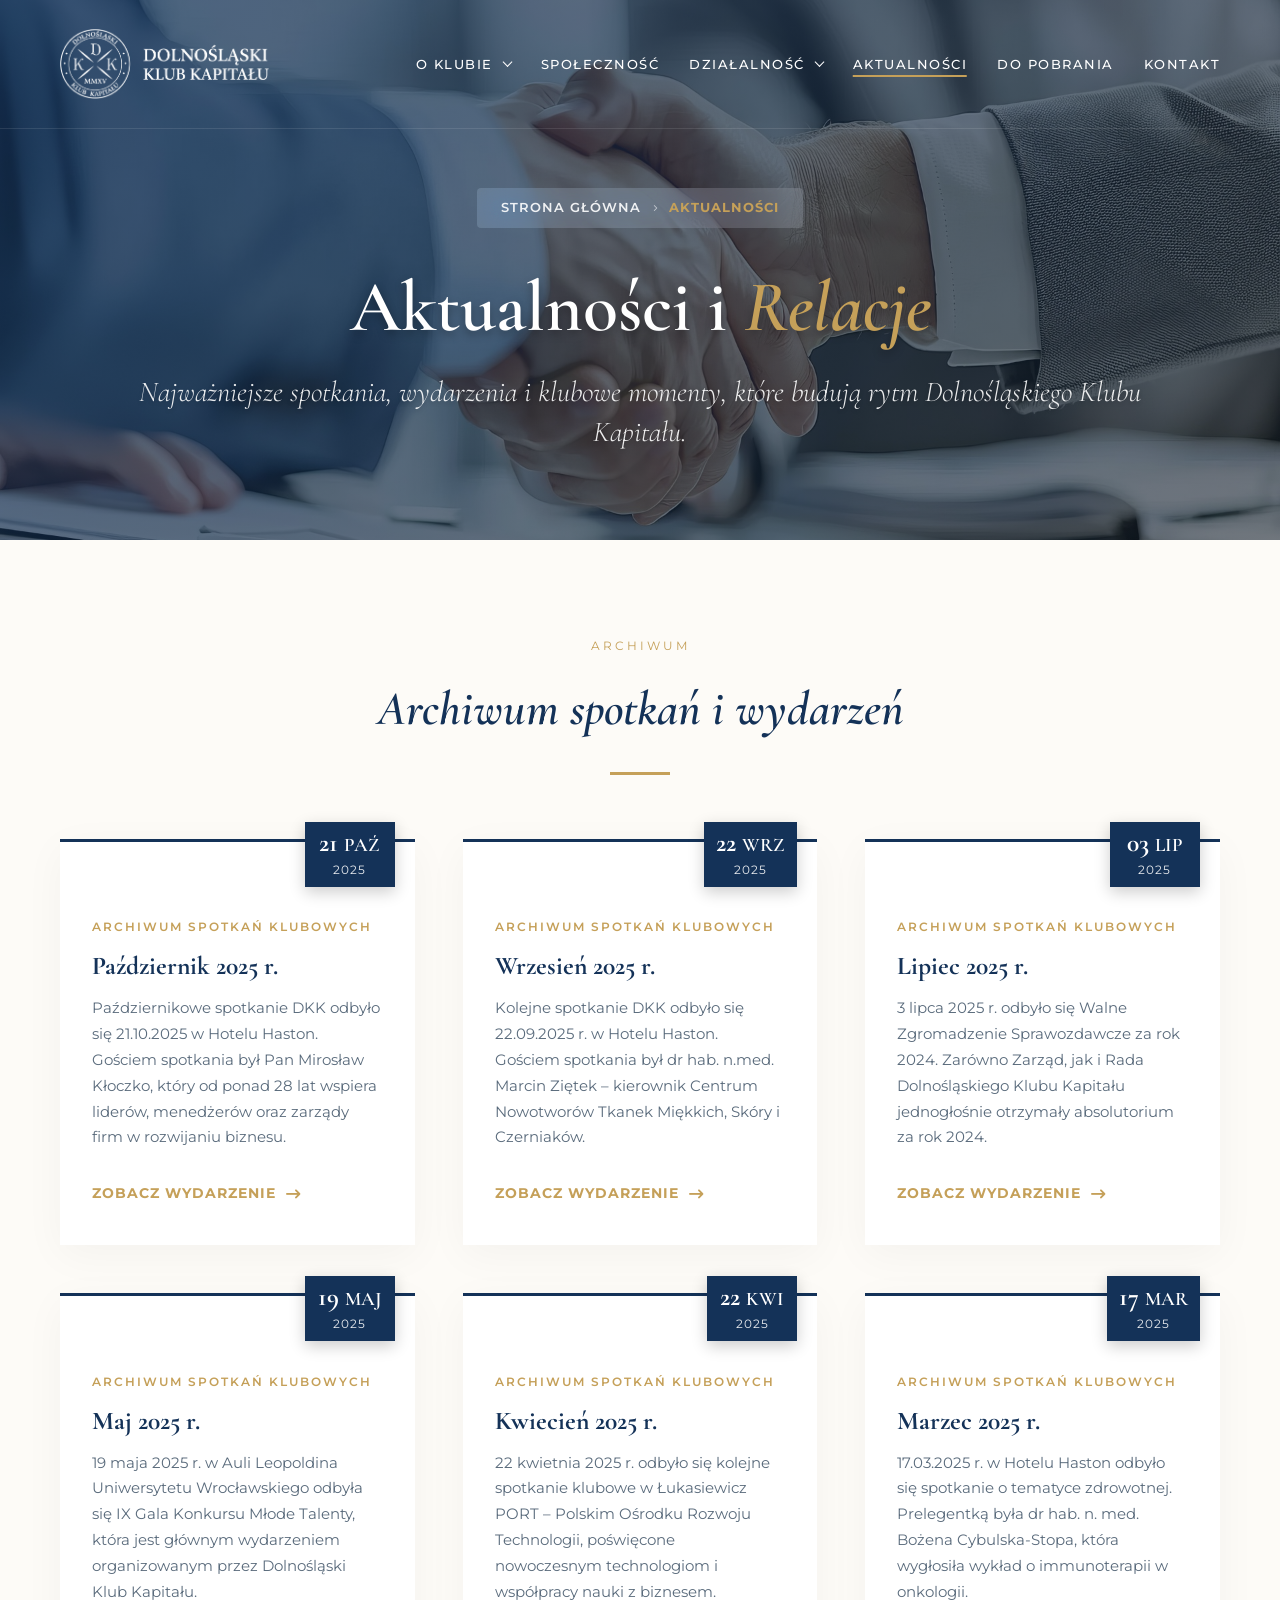
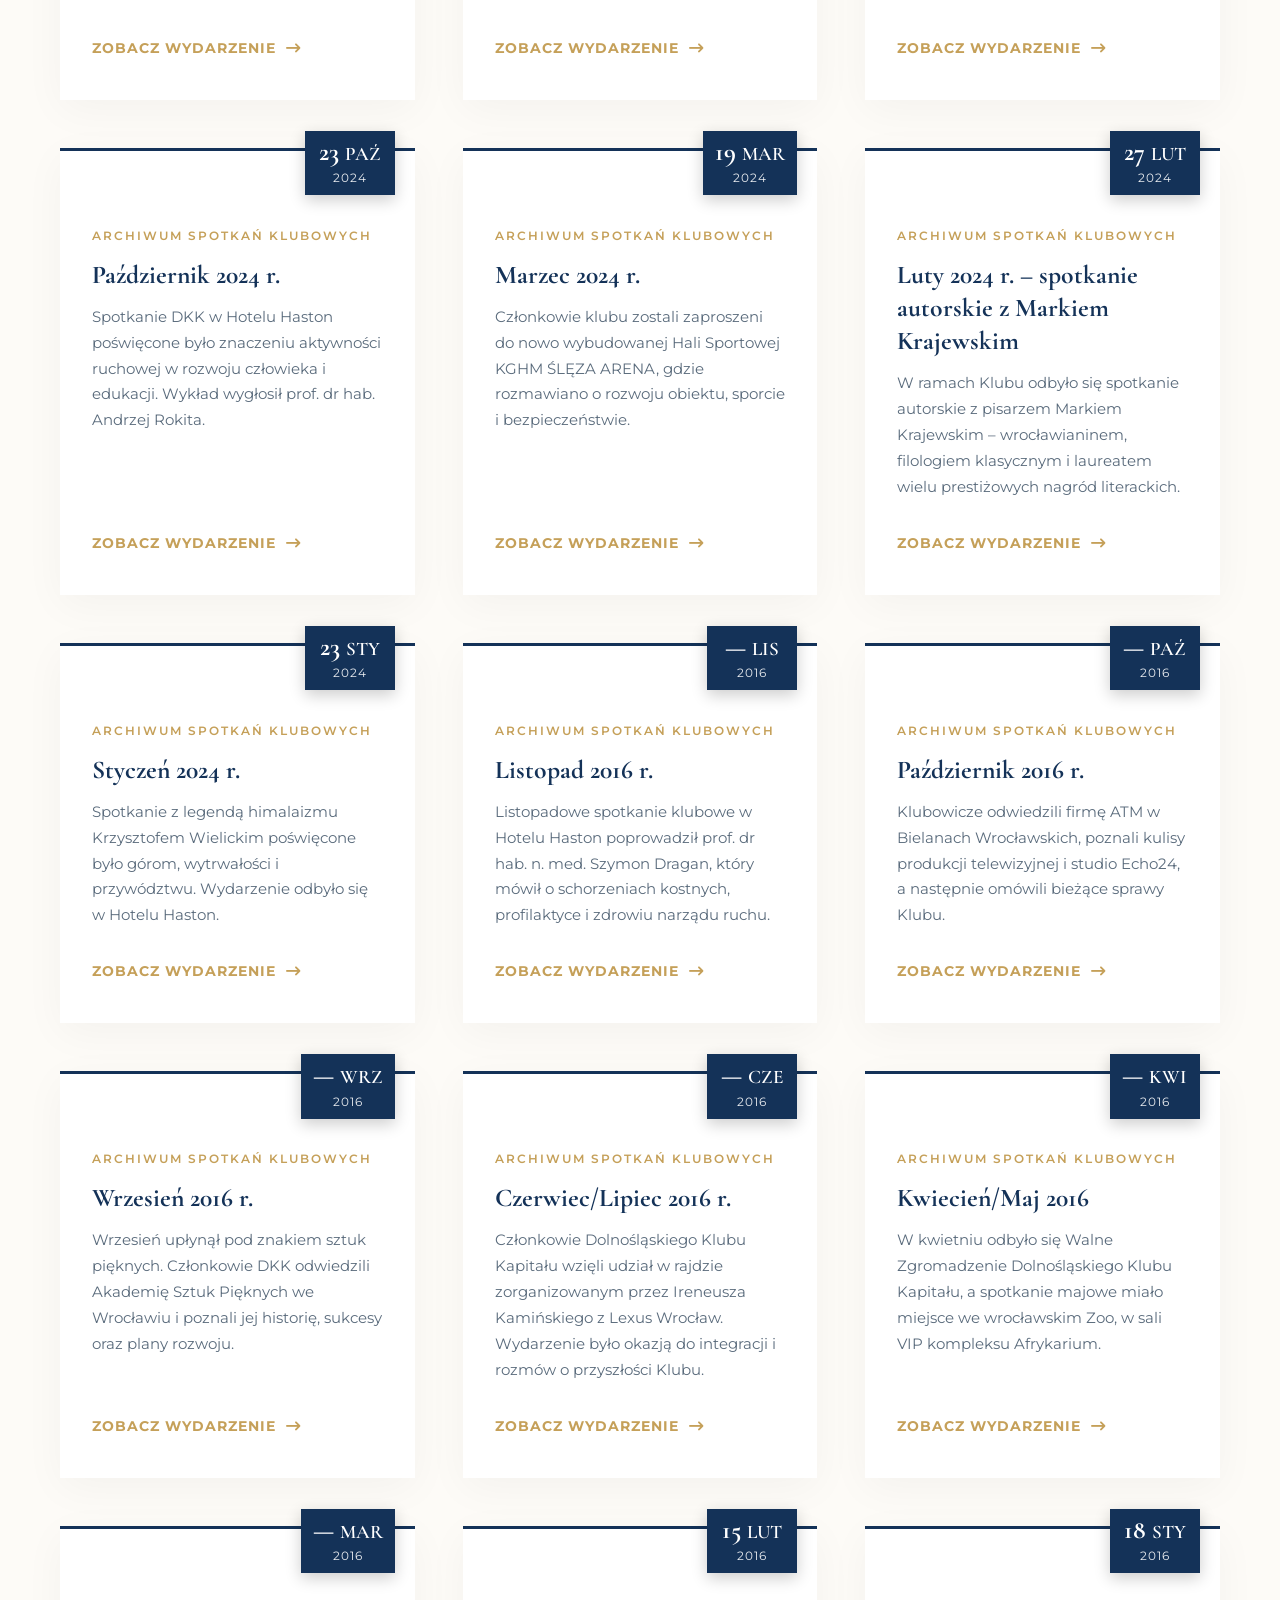
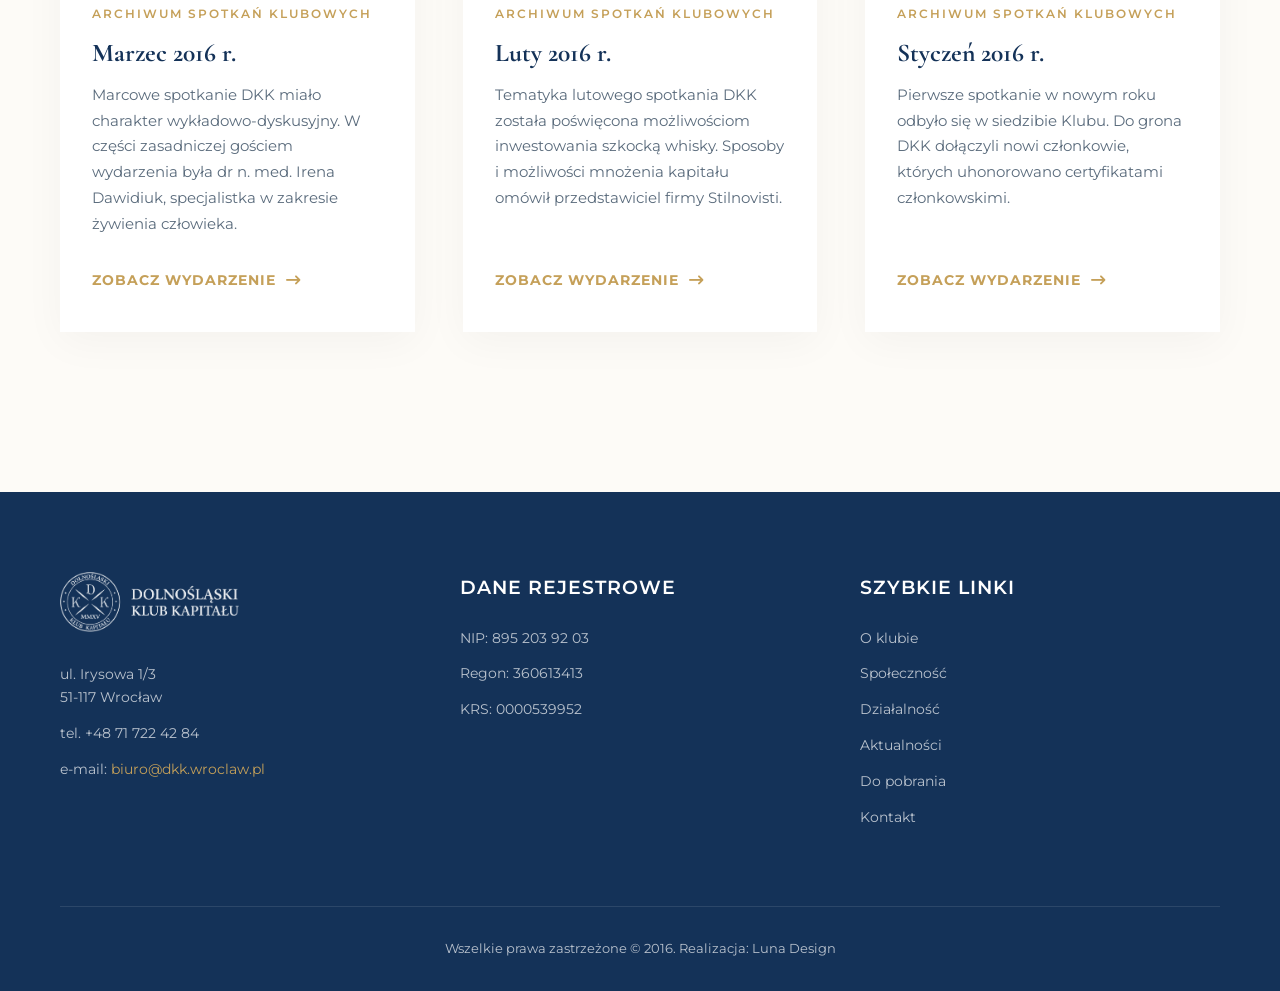
==== commit 73f02343: "Update footer to Luna Design realization" ====
--- a/aktualnosci.html
+++ b/aktualnosci.html
@@ -353,7 +353,7 @@
                                 </div>
                         </div>
                         <div class="footer-bottom text-center">
-                                <p>Wszelkie prawa zastrzeżone &copy; 2016. Realizacja: <a href="http://www.studionuovo.pl" target="_blank" style="color: inherit; text-decoration: none;">www.studionuovo.pl</a></p>
+                                <p>Wszelkie prawa zastrzeżone &copy; 2016. Realizacja: <a href="https://lunadesign.com.pl" target="_blank" style="color: inherit; text-decoration: none;">Luna Design</a></p>
                         </div>
                 </div>
         </footer>
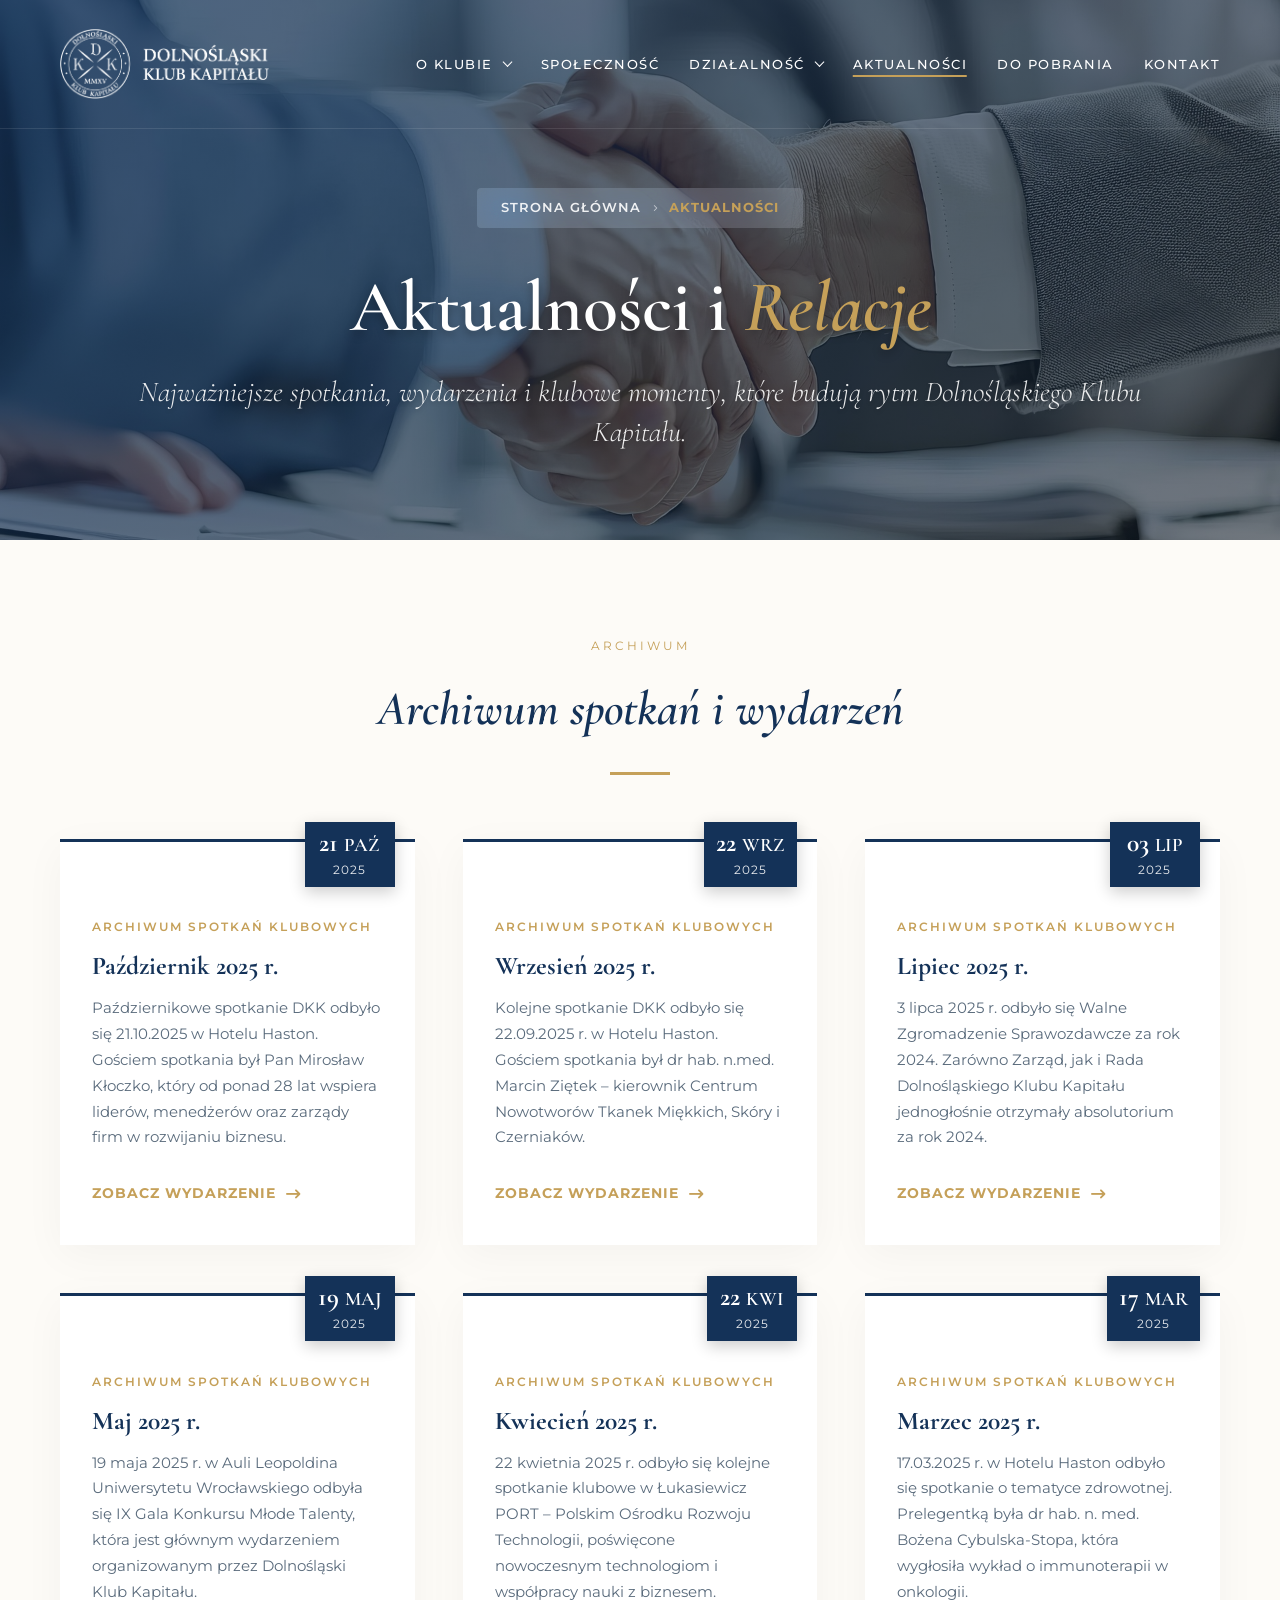
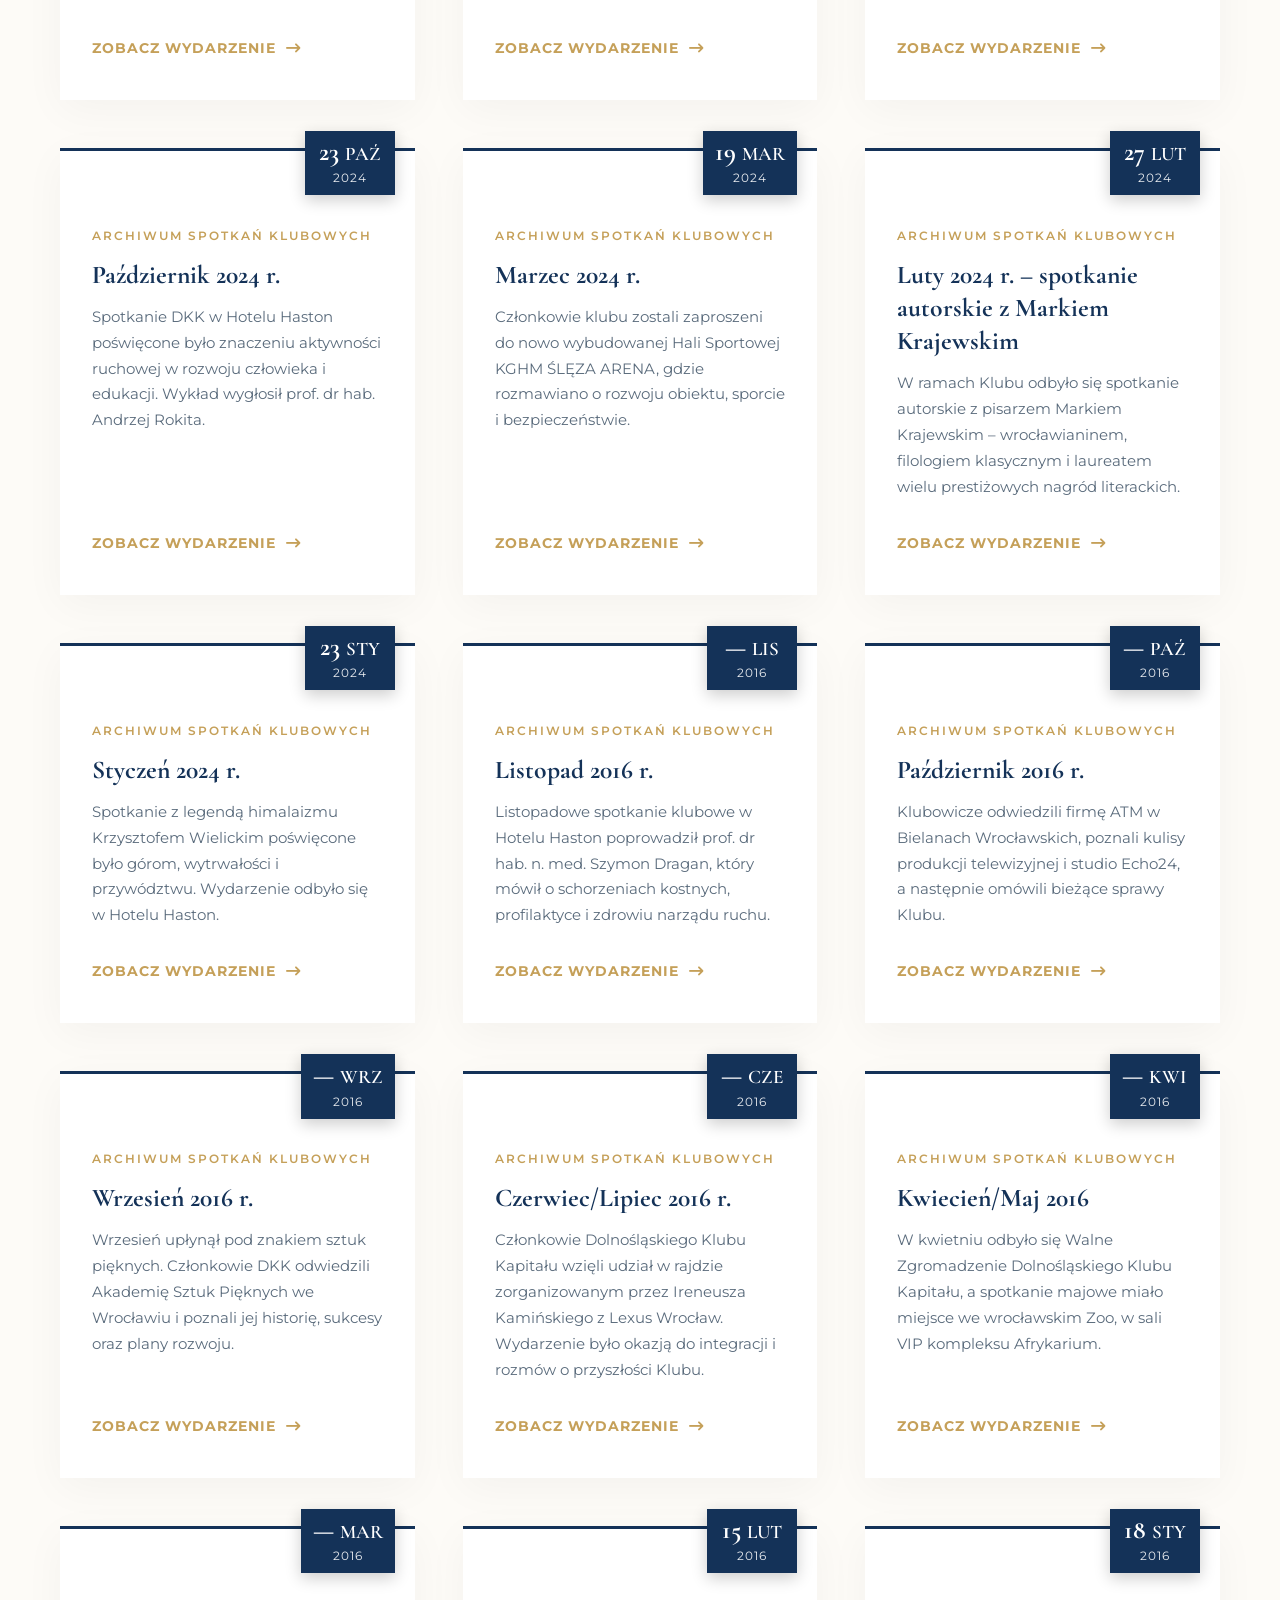
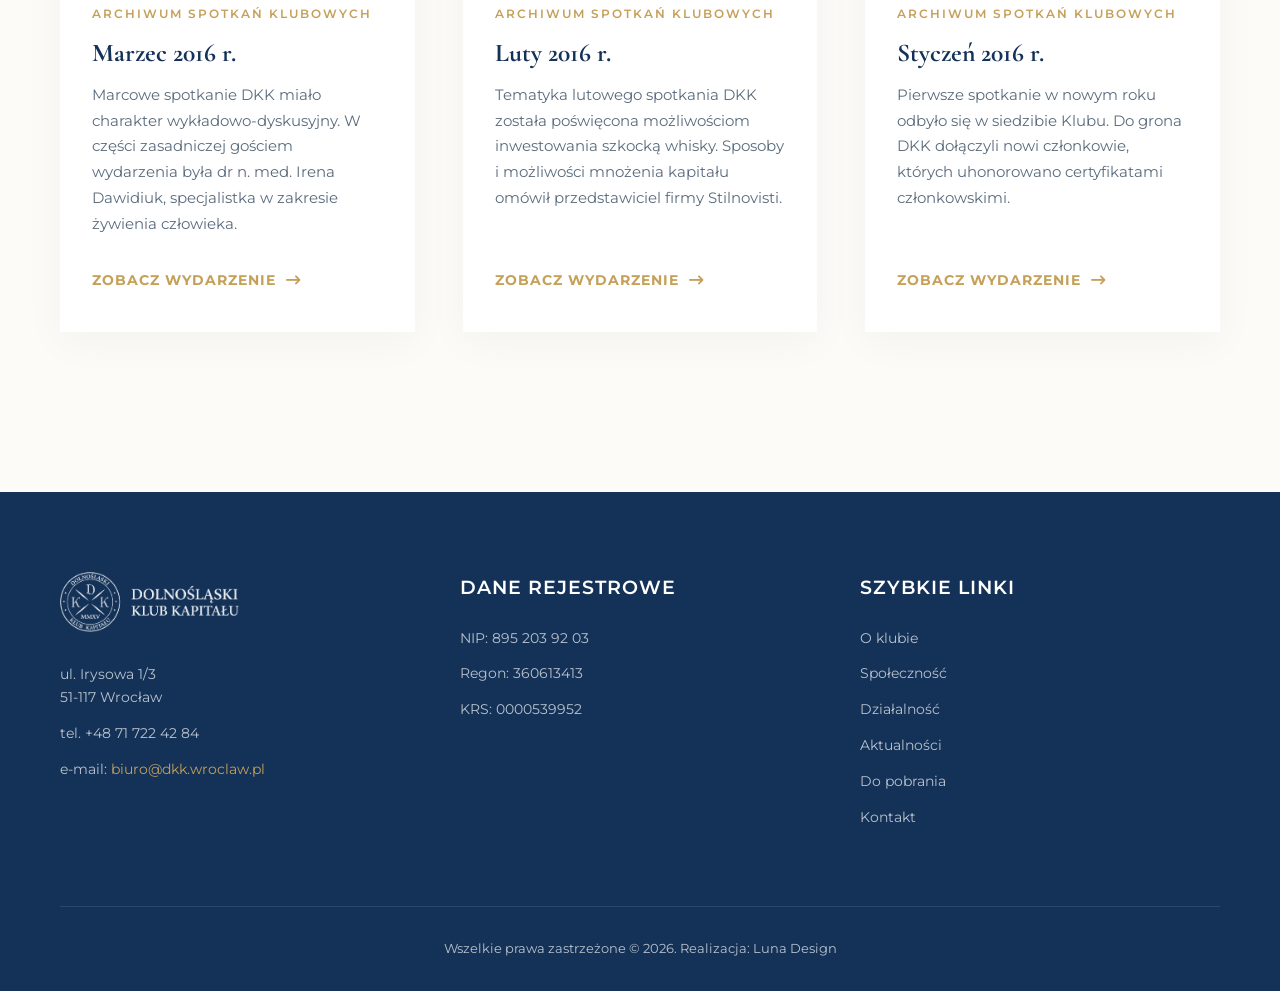
==== commit 588b76c0: "Update footer year dynamically across all pages" ====
--- a/aktualnosci.html
+++ b/aktualnosci.html
@@ -353,7 +353,7 @@
                                 </div>
                         </div>
                         <div class="footer-bottom text-center">
-                                <p>Wszelkie prawa zastrzeżone &copy; 2016. Realizacja: <a href="https://lunadesign.com.pl" target="_blank" style="color: inherit; text-decoration: none;">Luna Design</a></p>
+                                <p>Wszelkie prawa zastrzeżone &copy; <span class="footer-year"></span>. Realizacja: <a href="https://lunadesign.com.pl" target="_blank" style="color: inherit; text-decoration: none;">Luna Design</a></p>
                         </div>
                 </div>
         </footer>
